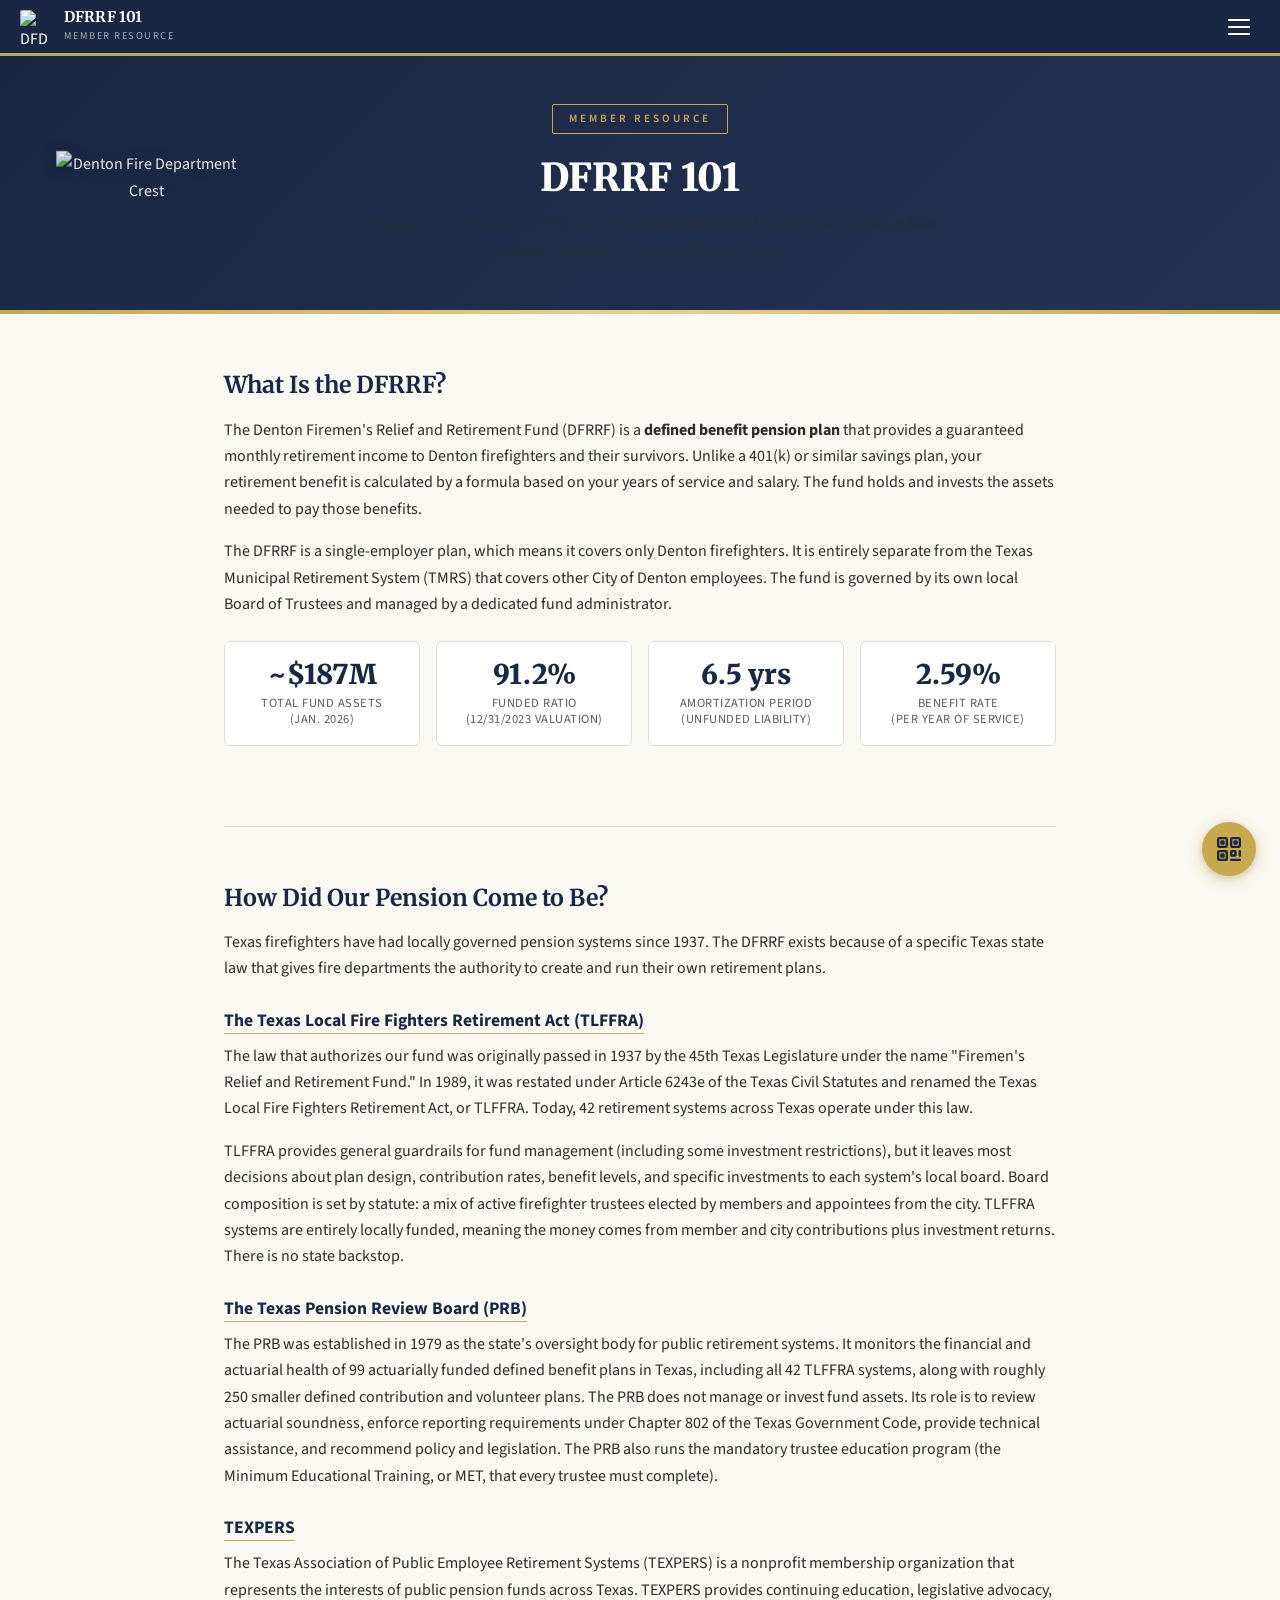
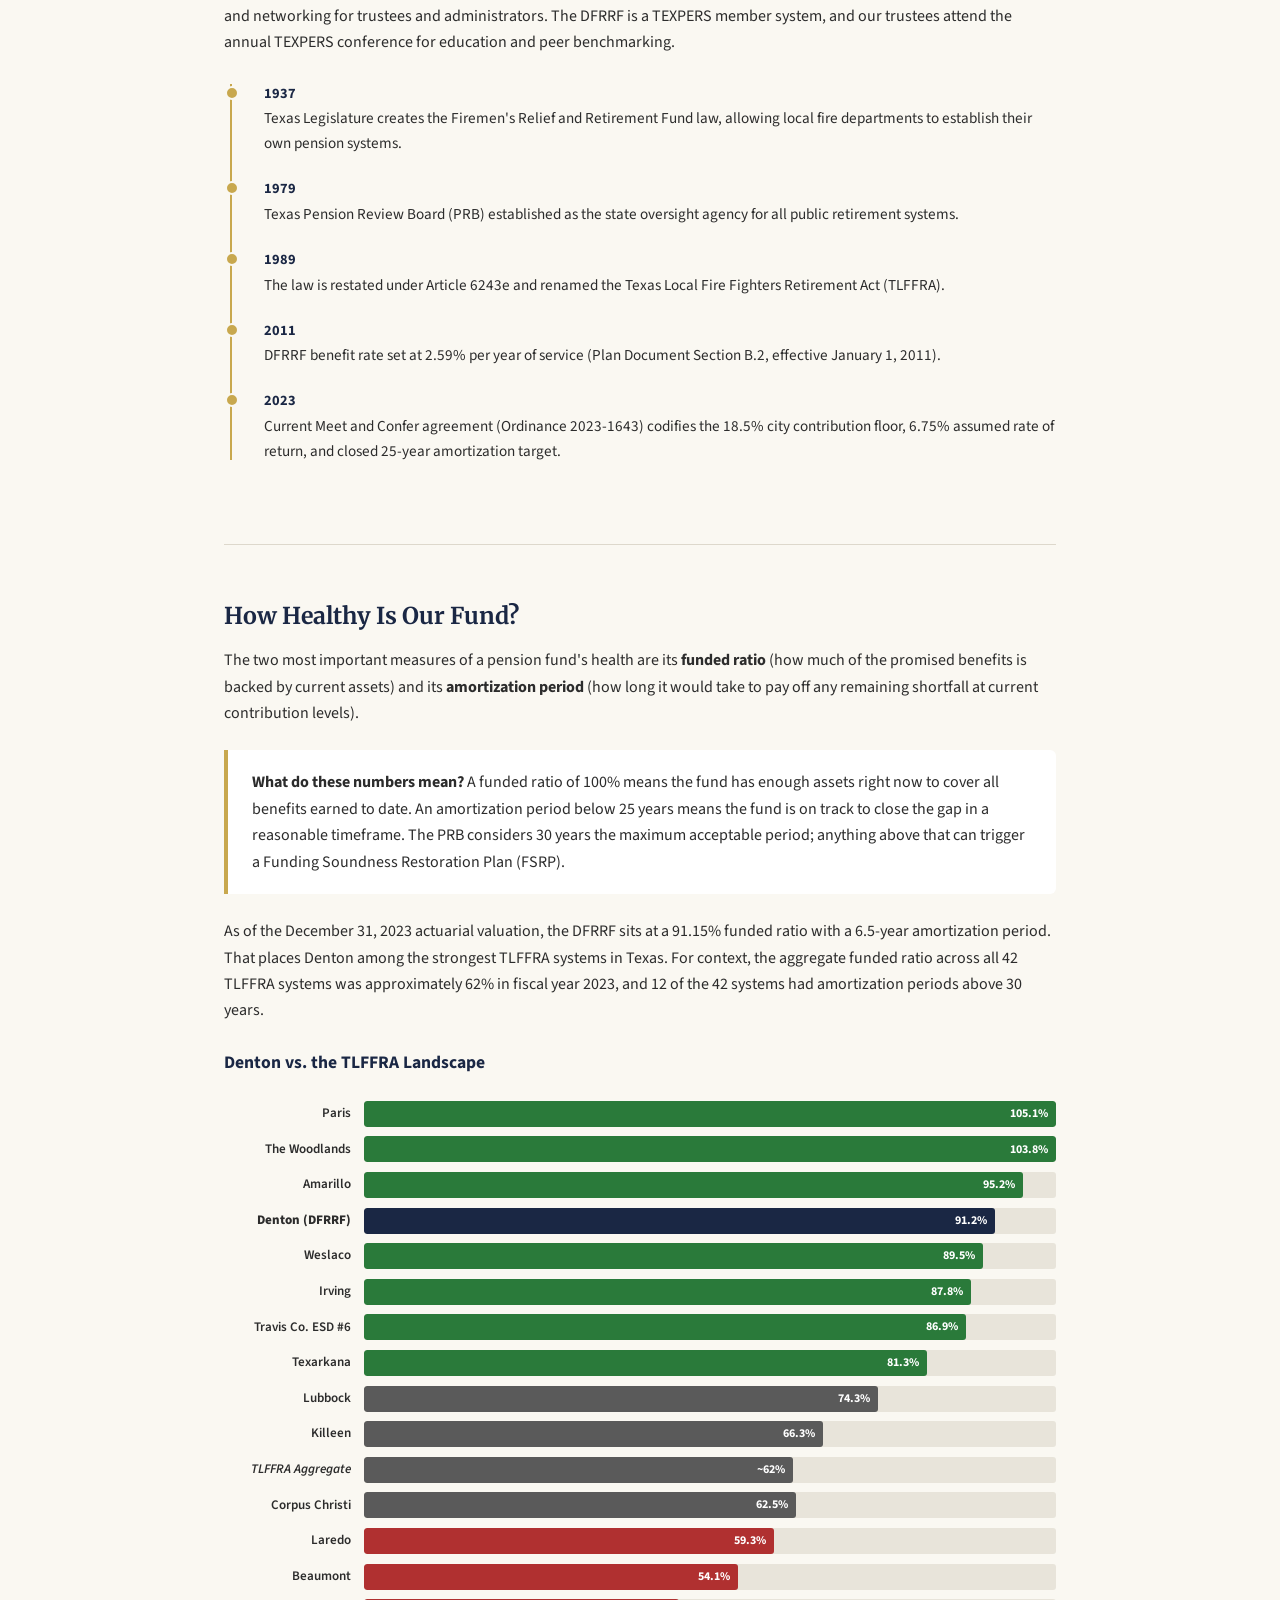
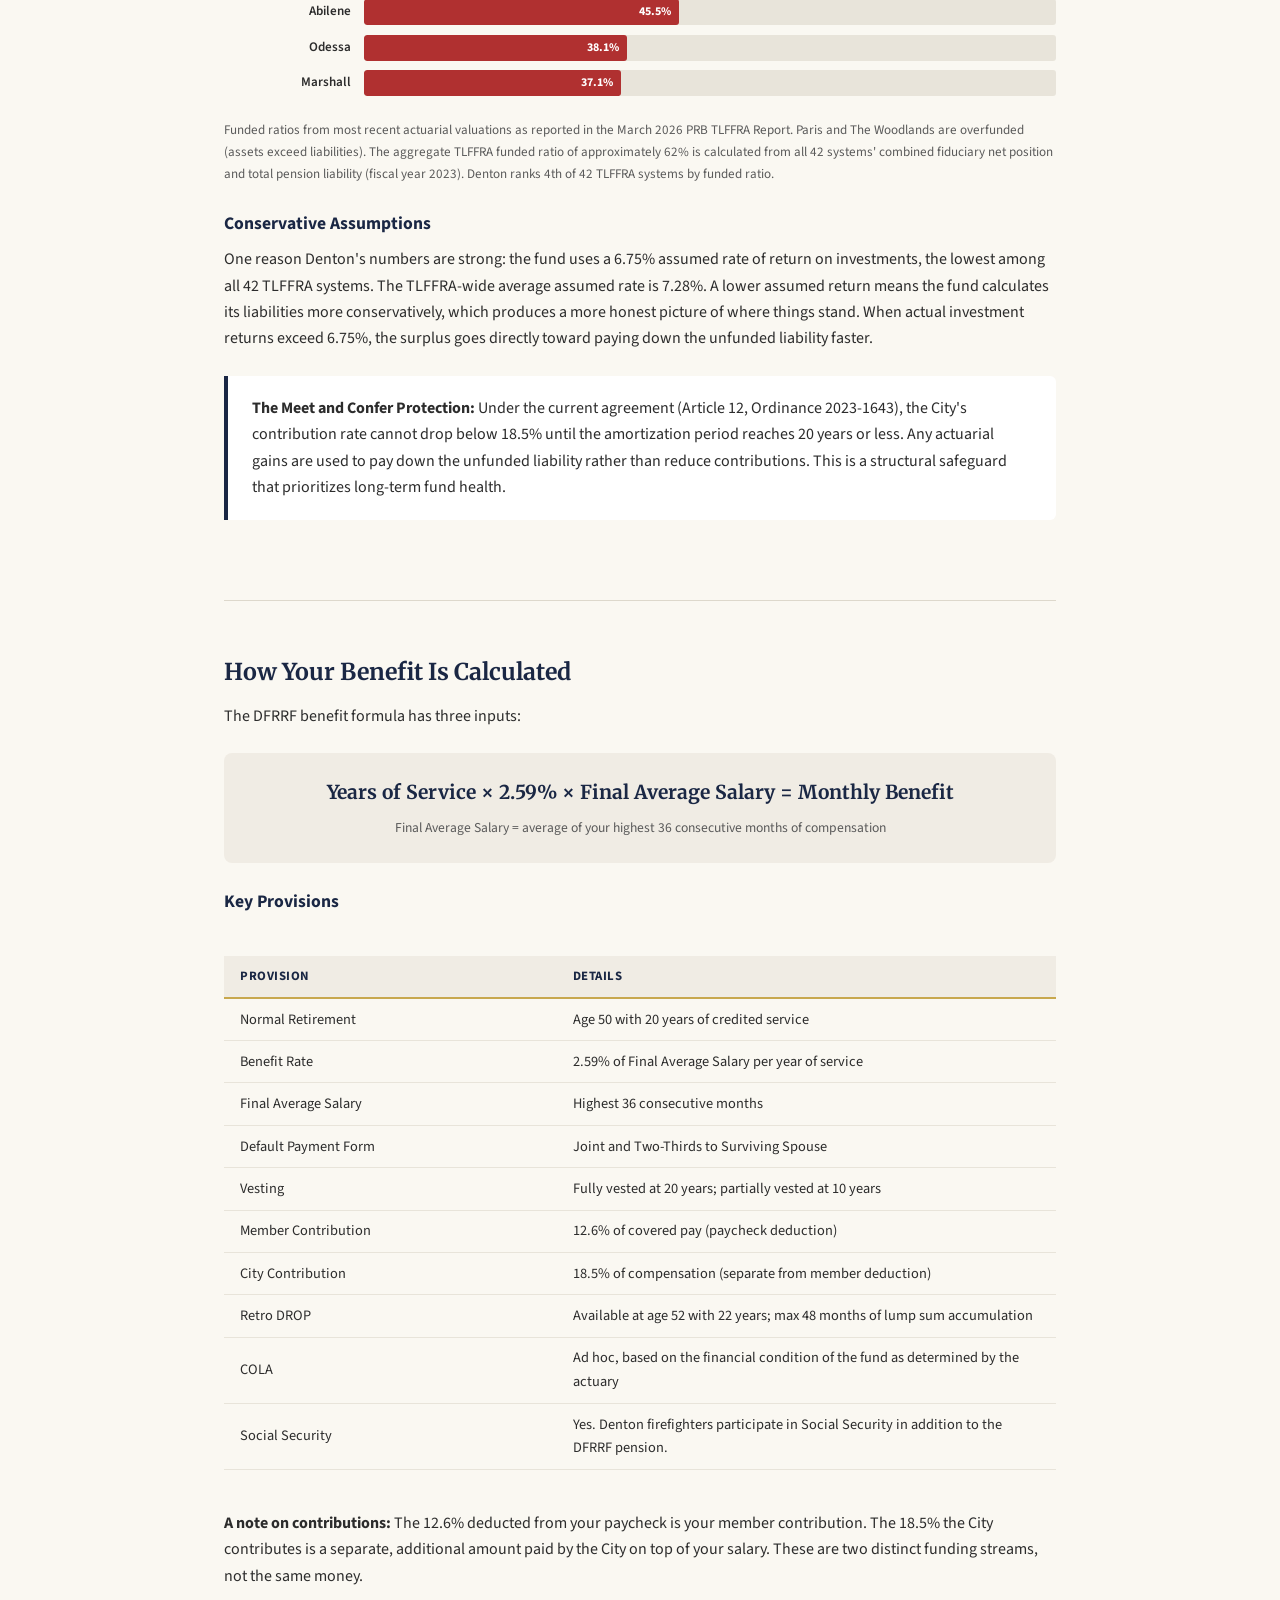
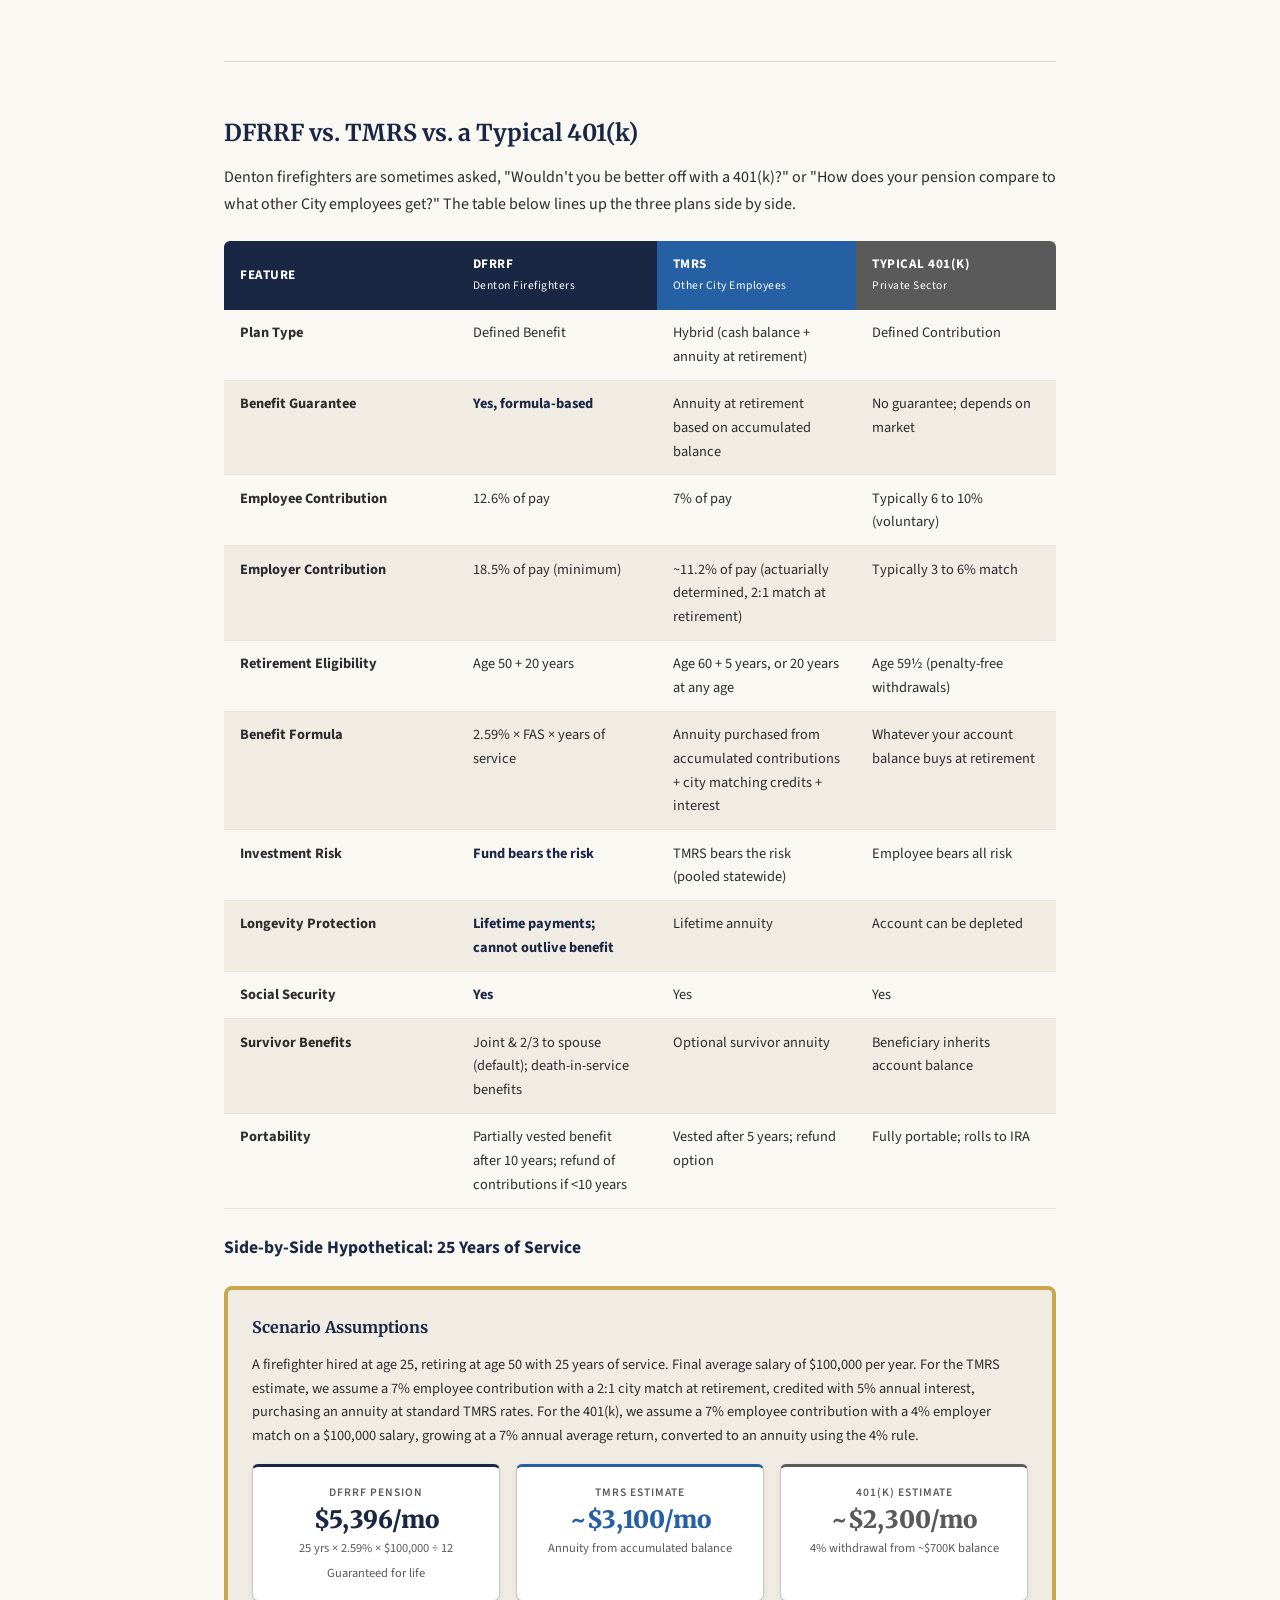
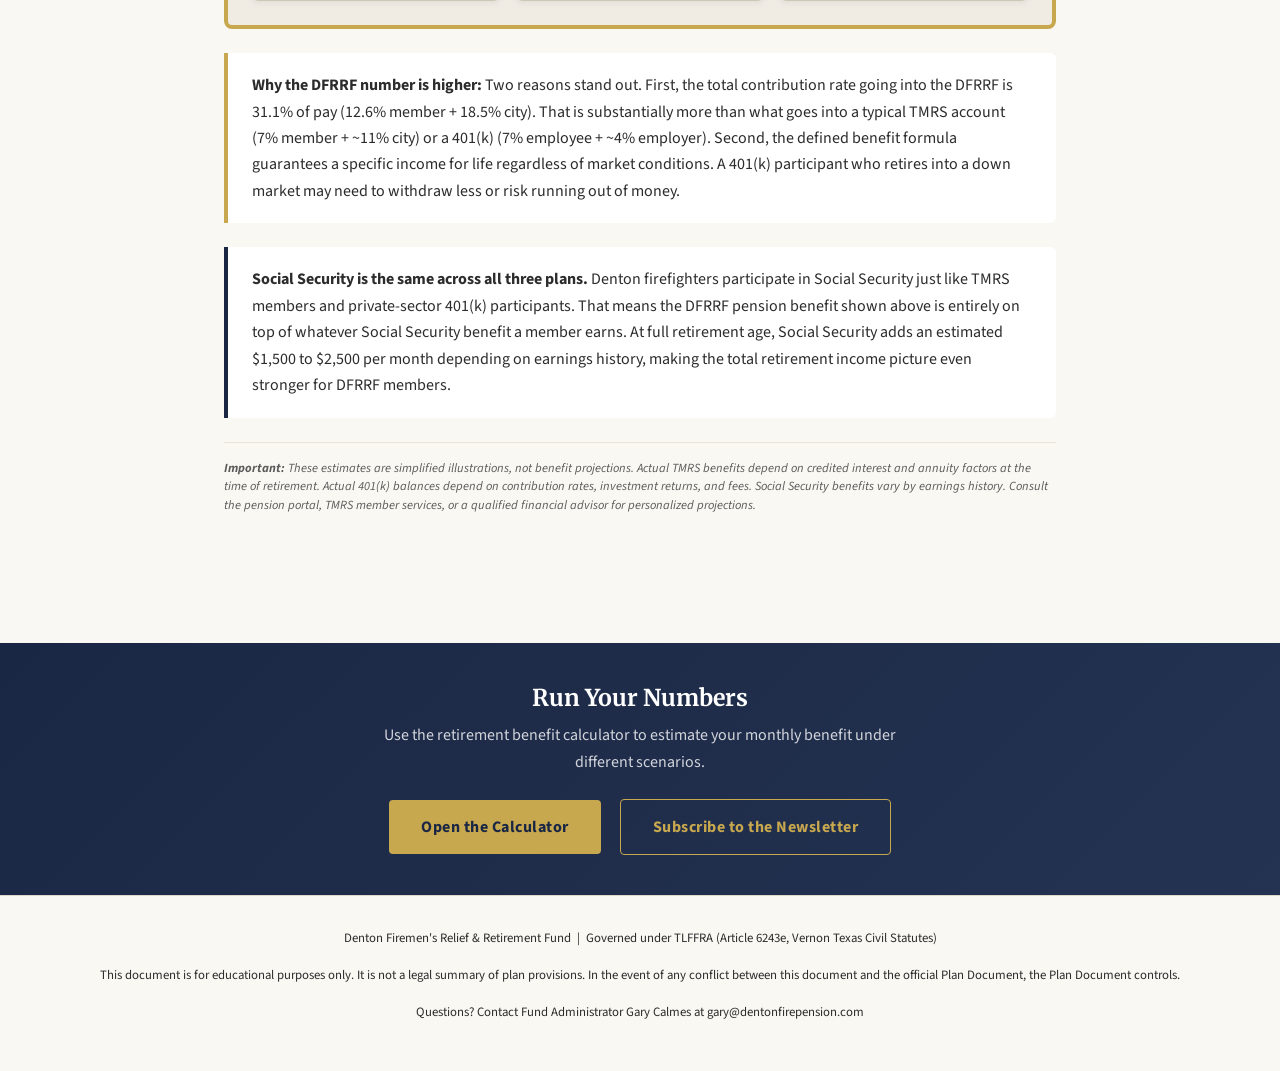
==== index.html @ 7acb6d64 "Update and rename intro.html to index.html" ====
<!DOCTYPE html><html lang="en"><head>
<meta charset="UTF-8">
<meta name="viewport" content="width=device-width, initial-scale=1.0">
<link rel="icon" type="image/png" href="https://files.constantcontact.com/3720c3fd901/10017eb4-f7d2-424d-92ed-c1b5424b9869.png">
<link href="https://fonts.googleapis.com/css2?family=Merriweather:wght@400;700;900&family=Source+Sans+3:wght@300;400;600;700&display=swap" rel="stylesheet">
<title>DFRRF 101 — Denton Firemen's Relief &amp; Retirement Fund</title>
<style>
:root{--navy:#1a2744;--navy-light:#243352;--gold:#c8a84e;--gold-light:#e8d08e;--gold-dim:rgba(200,168,78,0.15);--cream:#faf8f2;--warm-gray:#f0ece4;--text:#2c2c2c;--text-light:#5a5a5a;--red-accent:#b03030;--green-accent:#2a7a3a;--blue-accent:#2660a4;--section-gap:3.5rem}
*{margin:0;padding:0;box-sizing:border-box}
body{font-family:'Source Sans 3','Segoe UI',sans-serif;color:var(--text);background:var(--cream);line-height:1.65;font-size:16px;-webkit-font-smoothing:antialiased;padding-top:56px}
.nav-bar{position:fixed;top:0;left:0;right:0;z-index:1000;background:var(--navy);height:56px;display:flex;align-items:center;justify-content:space-between;padding:0 1.25rem;border-bottom:3px solid var(--gold);transition:box-shadow .3s}
.nav-bar.scrolled{box-shadow:0 2px 16px rgba(0,0,0,.25)}
.nav-brand{display:flex;align-items:center;gap:.6rem;text-decoration:none;color:#fff}
.nav-brand img{width:34px;height:34px;border-radius:2px}
.nav-brand-text{font-family:'Merriweather',Georgia,serif;font-weight:700;font-size:.92rem;letter-spacing:.3px;line-height:1.2}
.nav-brand-sub{font-family:'Source Sans 3',sans-serif;font-size:.65rem;font-weight:400;opacity:.6;letter-spacing:1.5px;text-transform:uppercase}
.hamburger{width:42px;height:42px;background:none;border:none;cursor:pointer;display:flex;flex-direction:column;align-items:center;justify-content:center;gap:5px;padding:8px;border-radius:4px;transition:background .2s;z-index:1002}
.hamburger:hover{background:rgba(255,255,255,.1)}
.hamburger span{display:block;width:22px;height:2px;background:#fff;border-radius:2px;transition:transform .3s,opacity .3s}
.hamburger.open span:nth-child(1){transform:translateY(7px) rotate(45deg)}
.hamburger.open span:nth-child(2){opacity:0}
.hamburger.open span:nth-child(3){transform:translateY(-7px) rotate(-45deg)}
.nav-overlay{position:fixed;top:0;left:0;right:0;bottom:0;background:rgba(0,0,0,.5);z-index:999;opacity:0;visibility:hidden;transition:opacity .3s,visibility .3s}
.nav-overlay.open{opacity:1;visibility:visible}
.nav-drawer{position:fixed;top:0;right:-320px;width:300px;max-width:85vw;height:100vh;background:var(--navy);z-index:1001;transition:right .35s cubic-bezier(.25,.46,.45,.94);display:flex;flex-direction:column;padding-top:72px;overflow-y:auto}
.nav-drawer.open{right:0}
.nav-drawer a{display:flex;align-items:center;gap:12px;padding:14px 24px;color:rgba(255,255,255,.85);text-decoration:none;font-size:1rem;font-weight:600;border-left:3px solid transparent;transition:all .2s}
.nav-drawer a:hover,.nav-drawer a.active{color:#fff;background:rgba(200,168,78,.1);border-left-color:var(--gold)}
.nav-drawer .nav-icon{font-size:1.15rem;width:24px;text-align:center;flex-shrink:0}
.nav-drawer .nav-divider{height:1px;background:rgba(255,255,255,.08);margin:8px 24px}
.nav-drawer .nav-section-label{font-size:.68rem;text-transform:uppercase;letter-spacing:2px;color:var(--gold);padding:16px 24px 6px;font-weight:700}
.container{max-width:880px;margin:0 auto;padding:0 1.5rem;position:relative}
section{padding:var(--section-gap) 0}
section+section{border-top:1px solid #ddd8cc}
h2{font-family:'Merriweather',Georgia,serif;font-size:1.45rem;font-weight:700;color:var(--navy);margin-bottom:1rem;line-height:1.3}
h3{font-family:'Source Sans 3',sans-serif;font-size:1.1rem;font-weight:700;color:var(--navy);margin:1.5rem 0 .5rem}
p{margin-bottom:1rem;color:var(--text)}
.muted{color:var(--text-light)}
.hero{background:linear-gradient(135deg,var(--navy) 0%,var(--navy-light) 100%);color:#fff;padding:3rem 1.5rem;text-align:center;position:relative;overflow:hidden}
.hero-crest{position:absolute;left:3.5rem;top:calc(50% - .5rem);transform:translateY(-50%);width:180px;height:auto;opacity:.9;pointer-events:none;filter:drop-shadow(0 2px 8px rgba(0,0,0,.3))}
@media(max-width:800px){.hero-crest{display:none}}
.hero::after{content:'';position:absolute;bottom:0;left:0;right:0;height:4px;background:linear-gradient(90deg,var(--gold),var(--gold-light),var(--gold))}
.hero-badge{display:inline-block;font-size:.7rem;letter-spacing:3px;text-transform:uppercase;color:var(--gold);border:1px solid var(--gold);border-radius:2px;padding:.3rem 1rem;margin-bottom:1.2rem;font-weight:600}
.hero h1{font-family:'Merriweather',Georgia,serif;font-size:clamp(1.6rem,4vw,2.4rem);font-weight:900;line-height:1.25;margin-bottom:.6rem}
.hero .subtitle{font-size:1.05rem;font-weight:300;opacity:.85;max-width:600px;margin:0 auto}
.page-hero{background:linear-gradient(135deg,var(--navy) 0%,var(--navy-light) 100%);color:#fff;padding:2rem 1.5rem;text-align:center;position:relative}
.page-hero::after{content:'';position:absolute;bottom:0;left:0;right:0;height:3px;background:linear-gradient(90deg,var(--gold),var(--gold-light),var(--gold))}
.page-hero h1{font-family:'Merriweather',Georgia,serif;font-size:clamp(1.3rem,3.5vw,1.8rem);font-weight:900;line-height:1.3;margin-bottom:.3rem}
.page-hero .subtitle{font-size:.95rem;font-weight:300;opacity:.8;max-width:550px;margin:0 auto}
.stat-row{display:grid;grid-template-columns:repeat(auto-fit,minmax(160px,1fr));gap:1rem;margin:1.5rem 0}
.stat-card{background:#fff;border:1px solid #e0dbd0;border-radius:6px;padding:1.1rem 1rem;text-align:center;transition:transform .3s ease,box-shadow .3s ease,border-color .3s ease;cursor:default}
.stat-card:hover{transform:translateY(-6px);box-shadow:0 8px 24px rgba(26,39,68,.18);border-color:var(--gold)}
.stat-card .number{font-family:'Merriweather',Georgia,serif;font-size:1.7rem;font-weight:900;color:var(--navy);line-height:1.1}
.stat-card .label{font-size:.78rem;color:var(--text-light);text-transform:uppercase;letter-spacing:.5px;margin-top:.3rem;line-height:1.3}
.timeline{position:relative;padding-left:2rem;margin:1.5rem 0}
.timeline::before{content:'';position:absolute;left:6px;top:4px;bottom:4px;width:2px;background:var(--gold)}
.timeline-item{position:relative;margin-bottom:1.2rem;padding-left:.5rem}
.timeline-item::before{content:'';position:absolute;left:-1.95rem;top:6px;width:10px;height:10px;background:var(--gold);border-radius:50%;border:2px solid var(--cream)}
.timeline-year{font-weight:700;color:var(--navy);font-size:.9rem}
.timeline-text{font-size:.95rem;color:var(--text);margin:0}
.info-box{background:#fff;border-left:4px solid var(--gold);border-radius:0 6px 6px 0;padding:1.2rem 1.5rem;margin:1.5rem 0}
.info-box.navy-border{border-left-color:var(--navy)}
.comparison-wrap{overflow-x:auto;margin:1.5rem 0;-webkit-overflow-scrolling:touch}
table.comparison{width:100%;border-collapse:collapse;font-size:.9rem;min-width:600px}
table.comparison thead th{background:var(--navy);color:#fff;font-weight:700;padding:.8rem 1rem;text-align:left;font-size:.82rem;text-transform:uppercase;letter-spacing:.5px}
table.comparison thead th:first-child{border-radius:6px 0 0 0}
table.comparison thead th:last-child{border-radius:0 6px 0 0}
table.comparison tbody td{padding:.7rem 1rem;border-bottom:1px solid #e8e4da;vertical-align:top}
table.comparison tbody tr:nth-child(even) td{background:var(--warm-gray)}
table.comparison .highlight-cell{font-weight:700;color:var(--navy)}
.th-dfrrf{background:var(--navy)!important}.th-tmrs{background:var(--blue-accent)!important}.th-401k{background:var(--text-light)!important}
table.board{width:100%;border-collapse:collapse;font-size:.9rem;margin:1rem 0}
table.board th{background:var(--warm-gray);padding:.6rem 1rem;text-align:left;font-weight:700;font-size:.8rem;text-transform:uppercase;letter-spacing:.5px;color:var(--navy);border-bottom:2px solid var(--gold)}
table.board td{padding:.55rem 1rem;border-bottom:1px solid #e8e4da}
.scenario-box{background:var(--warm-gray);border-radius:8px;padding:1.5rem;margin:1.5rem 0;transition:transform .35s ease,box-shadow .35s ease;cursor:default}
.scenario-box:hover{transform:translateY(-5px) scale(1.008);box-shadow:0 12px 32px rgba(200,168,78,.22),0 4px 12px rgba(26,39,68,.10)}
.scenario-box h4{font-family:'Merriweather',Georgia,serif;font-size:1rem;color:var(--navy);margin-bottom:.8rem}
.result-row{display:grid;grid-template-columns:repeat(3,1fr);gap:1rem;margin-top:1rem}
.result-card{background:#fff;border-radius:6px;padding:1rem;text-align:center;border:1px solid #cdc7b8;border-top:3px solid var(--navy);box-shadow:0 2px 6px rgba(26,39,68,.07)}
.result-card.tmrs{border-top-color:var(--blue-accent)}.result-card.dc{border-top-color:var(--text-light)}
.result-card .plan-name{font-size:.72rem;text-transform:uppercase;letter-spacing:1px;color:var(--text-light);margin-bottom:.3rem;font-weight:600}
.result-card .amount{font-family:'Merriweather',Georgia,serif;font-size:1.5rem;font-weight:900;line-height:1.1}
.result-card .amount.navy{color:var(--navy)}.result-card .amount.blue{color:var(--blue-accent)}.result-card .amount.gray{color:var(--text-light)}
.result-card .note{font-size:.78rem;color:var(--text-light);margin-top:.3rem}
.fund-bar-chart{margin:1.5rem 0}
.fund-bar-row{display:flex;align-items:center;margin-bottom:.6rem}
.fund-bar-label{width:140px;flex-shrink:0;font-size:.82rem;font-weight:600;color:var(--text);text-align:right;padding-right:.8rem}
.fund-bar-track{flex:1;height:26px;background:#e8e4da;border-radius:3px;overflow:hidden;position:relative}
.fund-bar-fill{height:100%;border-radius:3px;display:flex;align-items:center;justify-content:flex-end;padding-right:8px;font-size:.75rem;font-weight:700;color:#fff;transition:width .6s ease}
.fund-bar-fill.denton{background:var(--navy)}.fund-bar-fill.avg{background:var(--text-light)}.fund-bar-fill.top{background:var(--green-accent)}.fund-bar-fill.bottom{background:var(--red-accent)}
.team-grid{display:grid;grid-template-columns:repeat(auto-fill,minmax(230px,1fr));gap:1.2rem;margin:1.5rem 0}
.team-card{background:#fff;border:1px solid #e0dbd0;border-radius:8px;padding:1.5rem 1.2rem;text-align:center;transition:transform .3s ease,box-shadow .3s ease,border-color .3s ease;cursor:default}
.team-card:hover{transform:translateY(-5px);box-shadow:0 8px 24px rgba(26,39,68,.15);border-color:var(--gold)}
.team-avatar{width:80px;height:80px;border-radius:50%;background:var(--navy);color:var(--gold);display:flex;align-items:center;justify-content:center;font-family:'Merriweather',Georgia,serif;font-size:1.4rem;font-weight:900;margin:0 auto .8rem;border:3px solid var(--gold);overflow:hidden}
.team-avatar img{width:100%;height:100%;object-fit:cover}
.team-card .team-name{font-family:'Merriweather',Georgia,serif;font-weight:700;font-size:1rem;color:var(--navy);margin-bottom:.2rem}
.team-card .team-role{font-size:.78rem;color:var(--text-light);font-weight:600;text-transform:uppercase;letter-spacing:.5px;margin-bottom:.5rem}
.provider-grid{display:grid;grid-template-columns:repeat(auto-fill,minmax(250px,1fr));gap:1rem;margin:1.5rem 0}
.provider-card{background:#fff;border:1px solid #e0dbd0;border-left:4px solid var(--navy);border-radius:0 6px 6px 0;padding:1.1rem 1.3rem;transition:transform .3s ease,box-shadow .3s ease}
.provider-card:hover{transform:translateY(-3px);box-shadow:0 6px 18px rgba(26,39,68,.12)}
.provider-card .provider-role{font-size:.72rem;text-transform:uppercase;letter-spacing:1px;color:var(--gold);font-weight:700;margin-bottom:.3rem}
.provider-card .provider-name{font-family:'Merriweather',Georgia,serif;font-weight:700;font-size:.95rem;color:var(--navy);margin-bottom:.15rem}
.provider-card .provider-org{font-size:.85rem;color:var(--text-light)}
.doc-grid{display:grid;grid-template-columns:repeat(auto-fill,minmax(260px,1fr));gap:1rem;margin:1.5rem 0}
.doc-card{background:#fff;border:1px solid #e0dbd0;border-radius:8px;padding:1.3rem;display:flex;gap:1rem;align-items:flex-start;transition:transform .3s ease,box-shadow .3s ease,border-color .3s ease;text-decoration:none;color:var(--text);cursor:pointer}
.doc-card:hover{transform:translateY(-4px);box-shadow:0 8px 20px rgba(26,39,68,.14);border-color:var(--gold)}
.doc-icon{width:42px;height:42px;border-radius:6px;flex-shrink:0;display:flex;align-items:center;justify-content:center;font-size:1.3rem;font-weight:700}
.doc-icon.pdf{background:#fde8e8;color:var(--red-accent)}.doc-icon.link{background:var(--gold-dim);color:var(--gold)}
.doc-card .doc-title{font-weight:700;font-size:.92rem;color:var(--navy);margin-bottom:.15rem}
.doc-card .doc-desc{font-size:.82rem;color:var(--text-light);line-height:1.4}
.newsletter-block{background:#fff;border:2px solid var(--gold);border-radius:10px;padding:2.5rem 2rem;text-align:center;margin:2rem 0}
.newsletter-block h2{margin-bottom:.6rem}
.newsletter-block p{max-width:550px;margin:0 auto 1.5rem}
.newsletter-archive{margin:1.5rem 0}
.newsletter-issue{background:#fff;border:1px solid #e0dbd0;border-radius:8px;padding:1.3rem 1.5rem;display:flex;align-items:center;justify-content:space-between;gap:1rem;transition:transform .3s,box-shadow .3s,border-color .3s;margin-bottom:.8rem}
.newsletter-issue:hover{transform:translateY(-3px);box-shadow:0 6px 18px rgba(26,39,68,.12);border-color:var(--gold)}
.newsletter-issue .issue-info{flex:1}
.newsletter-issue .issue-num{font-size:.7rem;text-transform:uppercase;letter-spacing:1.5px;color:var(--gold);font-weight:700;margin-bottom:.15rem}
.newsletter-issue .issue-title{font-family:'Merriweather',Georgia,serif;font-weight:700;font-size:.95rem;color:var(--navy);margin-bottom:.15rem}
.newsletter-issue .issue-desc{font-size:.82rem;color:var(--text-light);line-height:1.4}
.newsletter-issue .issue-link{flex-shrink:0;display:inline-flex;align-items:center;justify-content:center;background:var(--navy);color:#fff;text-decoration:none;font-size:.8rem;font-weight:700;padding:.55rem 1.1rem;border-radius:4px;transition:background .2s;white-space:nowrap}
.newsletter-issue .issue-link:hover{background:var(--navy-light)}
.cta-section{background:linear-gradient(135deg,var(--navy) 0%,var(--navy-light) 100%);color:#fff;padding:2.5rem 1.5rem;text-align:center;margin-top:var(--section-gap)}
.cta-section h2{color:#fff;margin-bottom:.6rem}
.cta-section p{color:rgba(255,255,255,.8);max-width:550px;margin:0 auto 1.5rem}
.cta-btn{display:inline-block;background:var(--gold);color:var(--navy);font-weight:700;font-size:1rem;padding:.85rem 2rem;border-radius:4px;text-decoration:none;transition:background .2s;letter-spacing:.5px}
.cta-btn:hover{background:var(--gold-light)}
.cta-btn+.cta-btn{margin-left:1rem}
.cta-secondary{background:transparent;color:var(--gold);border:1.5px solid var(--gold)}
.cta-secondary:hover{background:rgba(200,168,78,.1);color:var(--gold-light)}
.site-footer{text-align:center;padding:2rem 1.5rem;font-size:.8rem;color:var(--text-light);border-top:1px solid #ddd8cc}
.disclaimer{font-size:.78rem;color:var(--text-light);font-style:italic;margin-top:1.5rem;padding-top:1rem;border-top:1px solid #e8e4da;line-height:1.5}
.qr-fab{position:fixed;bottom:24px;right:24px;z-index:900;width:54px;height:54px;border-radius:50%;background:var(--gold);color:var(--navy);border:none;cursor:pointer;display:flex;align-items:center;justify-content:center;box-shadow:0 4px 16px rgba(200,168,78,.4),0 2px 6px rgba(0,0,0,.15);transition:transform .2s,box-shadow .2s}
.qr-fab:hover{transform:scale(1.08);box-shadow:0 6px 24px rgba(200,168,78,.5),0 3px 10px rgba(0,0,0,.2)}
.qr-fab svg{width:26px;height:26px}
.qr-popup{position:fixed;bottom:90px;right:24px;z-index:901;background:#fff;border:2px solid var(--gold);border-radius:12px;padding:1.2rem;text-align:center;box-shadow:0 12px 40px rgba(0,0,0,.18);opacity:0;visibility:hidden;transform:translateY(10px) scale(.95);transition:all .25s ease}
.qr-popup.open{opacity:1;visibility:visible;transform:translateY(0) scale(1)}
.qr-popup img{width:180px;height:180px;display:block;margin:0 auto .6rem;border-radius:4px}
.qr-popup .qr-label{font-family:'Merriweather',Georgia,serif;font-size:.82rem;font-weight:700;color:var(--navy);margin-bottom:.15rem}
.qr-popup .qr-sublabel{font-size:.72rem;color:var(--text-light)}
.qr-popup .qr-close{position:absolute;top:6px;right:10px;background:none;border:none;font-size:1.2rem;color:var(--text-light);cursor:pointer;line-height:1}
.qr-popup .qr-close:hover{color:var(--navy)}
.watermark{position:fixed;top:50%;left:50%;transform:translate(-50%,-50%);width:420px;height:460px;background-image:url('https://files.constantcontact.com/3720c3fd901/10017eb4-f7d2-424d-92ed-c1b5424b9869.png');background-size:contain;background-repeat:no-repeat;background-position:center;opacity:.04;pointer-events:none;z-index:0}
@media(max-width:640px){.stat-row{grid-template-columns:repeat(2,1fr)}.result-row{grid-template-columns:1fr}.fund-bar-label{width:90px;font-size:.75rem}.cta-btn+.cta-btn{margin-left:0;margin-top:.8rem;display:block}.cta-btn{display:block}.team-grid{grid-template-columns:1fr 1fr}.provider-grid{grid-template-columns:1fr}.doc-grid{grid-template-columns:1fr}.nav-brand-text{font-size:.82rem}.qr-popup{right:12px;bottom:86px}.newsletter-issue{flex-direction:column;align-items:flex-start}}
@media(max-width:420px){.team-grid{grid-template-columns:1fr}}
</style>
</head><body>
<div class="watermark"></div>
<nav class="nav-bar" id="navBar">
  <a class="nav-brand" href="./">
    <img src="https://files.constantcontact.com/3720c3fd901/10017eb4-f7d2-424d-92ed-c1b5424b9869.png" alt="DFD">
    <div><div class="nav-brand-text">DFRRF 101</div><div class="nav-brand-sub">Member Resource</div></div>
  </a>
  <button class="hamburger" id="hamburgerBtn" aria-label="Open navigation"><span></span><span></span><span></span></button>
</nav>
<div class="nav-overlay" id="navOverlay"></div>
<div class="nav-drawer" id="navDrawer">
  <div class="nav-section-label">Pages</div>
  <a href="./" class="active"><span class="nav-icon">&#127968;</span> Home</a>
  <a href="Team.html" class=""><span class="nav-icon">&#128101;</span> Your Team</a>
  <a href="Documents.html" class=""><span class="nav-icon">&#128218;</span> Document Library</a>
  <a href="Newsletter.html" class=""><span class="nav-icon">&#128232;</span> Newsletter</a>
  <div class="nav-divider"></div>
  <div class="nav-section-label">Tools</div>
  <a href="https://dentonfire.github.io/Denton_Firemen-s_Pension/" target="_blank" rel="noopener"><span class="nav-icon">&#128178;</span> Retirement Calculator &#8599;</a>
  <a href="https://dentonfirepension.com/Home.aspx" target="_blank" rel="noopener"><span class="nav-icon">&#128274;</span> Member Portal &#8599;</a>
</div>
<header class="hero">
  <img src="https://files.constantcontact.com/3720c3fd901/10017eb4-f7d2-424d-92ed-c1b5424b9869.png" alt="Denton Fire Department Crest" class="hero-crest">
  <div class="hero-badge">Member Resource</div>
  <h1>DFRRF 101</h1>
  <p class="subtitle">An introduction to the Denton Firemen's Relief and Retirement Fund: how it works, where it stands, and what it means for your career.</p>
</header>
<div class="container">
<section>
  <h2>What Is the DFRRF?</h2>
  <p>The Denton Firemen's Relief and Retirement Fund (DFRRF) is a <strong>defined benefit pension plan</strong> that provides a guaranteed monthly retirement income to Denton firefighters and their survivors. Unlike a 401(k) or similar savings plan, your retirement benefit is calculated by a formula based on your years of service and salary. The fund holds and invests the assets needed to pay those benefits.</p>
  <p>The DFRRF is a single-employer plan, which means it covers only Denton firefighters. It is entirely separate from the Texas Municipal Retirement System (TMRS) that covers other City of Denton employees. The fund is governed by its own local Board of Trustees and managed by a dedicated fund administrator.</p>
  <div class="stat-row">
    <div class="stat-card"><div class="number">~$187M</div><div class="label">Total Fund Assets<br>(Jan. 2026)</div></div>
    <div class="stat-card"><div class="number">91.2%</div><div class="label">Funded Ratio<br>(12/31/2023 Valuation)</div></div>
    <div class="stat-card"><div class="number">6.5 yrs</div><div class="label">Amortization Period<br>(Unfunded Liability)</div></div>
    <div class="stat-card"><div class="number">2.59%</div><div class="label">Benefit Rate<br>(Per Year of Service)</div></div>
  </div>
</section>
<section>
  <h2>How Did Our Pension Come to Be?</h2>
  <p>Texas firefighters have had locally governed pension systems since 1937. The DFRRF exists because of a specific Texas state law that gives fire departments the authority to create and run their own retirement plans.</p>
  <h3><a href="https://data.prb.texas.gov/" target="_blank" rel="noopener" style="color:var(--navy);text-decoration:none;border-bottom:1px solid var(--gold);">The Texas Local Fire Fighters Retirement Act (TLFFRA)</a></h3>
  <p>The law that authorizes our fund was originally passed in 1937 by the 45th Texas Legislature under the name "Firemen's Relief and Retirement Fund." In 1989, it was restated under Article 6243e of the Texas Civil Statutes and renamed the Texas Local Fire Fighters Retirement Act, or TLFFRA. Today, 42 retirement systems across Texas operate under this law.</p>
  <p>TLFFRA provides general guardrails for fund management (including some investment restrictions), but it leaves most decisions about plan design, contribution rates, benefit levels, and specific investments to each system's local board. Board composition is set by statute: a mix of active firefighter trustees elected by members and appointees from the city. TLFFRA systems are entirely locally funded, meaning the money comes from member and city contributions plus investment returns. There is no state backstop.</p>
  <h3><a href="https://www.prb.texas.gov/" target="_blank" rel="noopener" style="color:var(--navy);text-decoration:none;border-bottom:1px solid var(--gold);">The Texas Pension Review Board (PRB)</a></h3>
  <p>The PRB was established in 1979 as the state's oversight body for public retirement systems. It monitors the financial and actuarial health of 99 actuarially funded defined benefit plans in Texas, including all 42 TLFFRA systems, along with roughly 250 smaller defined contribution and volunteer plans. The PRB does not manage or invest fund assets. Its role is to review actuarial soundness, enforce reporting requirements under Chapter 802 of the Texas Government Code, provide technical assistance, and recommend policy and legislation. The PRB also runs the mandatory trustee education program (the Minimum Educational Training, or MET, that every trustee must complete).</p>
  <h3><a href="https://www.texpers.org/" target="_blank" rel="noopener" style="color:var(--navy);text-decoration:none;border-bottom:1px solid var(--gold);">TEXPERS</a></h3>
  <p>The Texas Association of Public Employee Retirement Systems (TEXPERS) is a nonprofit membership organization that represents the interests of public pension funds across Texas. TEXPERS provides continuing education, legislative advocacy, and networking for trustees and administrators. The DFRRF is a TEXPERS member system, and our trustees attend the annual TEXPERS conference for education and peer benchmarking.</p>
  <div class="timeline">
    <div class="timeline-item"><span class="timeline-year">1937</span><p class="timeline-text">Texas Legislature creates the Firemen's Relief and Retirement Fund law, allowing local fire departments to establish their own pension systems.</p></div>
    <div class="timeline-item"><span class="timeline-year">1979</span><p class="timeline-text">Texas Pension Review Board (PRB) established as the state oversight agency for all public retirement systems.</p></div>
    <div class="timeline-item"><span class="timeline-year">1989</span><p class="timeline-text">The law is restated under Article 6243e and renamed the Texas Local Fire Fighters Retirement Act (TLFFRA).</p></div>
    <div class="timeline-item"><span class="timeline-year">2011</span><p class="timeline-text">DFRRF benefit rate set at 2.59% per year of service (Plan Document Section B.2, effective January 1, 2011).</p></div>
    <div class="timeline-item"><span class="timeline-year">2023</span><p class="timeline-text">Current Meet and Confer agreement (Ordinance 2023-1643) codifies the 18.5% city contribution floor, 6.75% assumed rate of return, and closed 25-year amortization target.</p></div>
  </div>
</section>
<section>
  <h2>How Healthy Is Our Fund?</h2>
  <p>The two most important measures of a pension fund's health are its <strong>funded ratio</strong> (how much of the promised benefits is backed by current assets) and its <strong>amortization period</strong> (how long it would take to pay off any remaining shortfall at current contribution levels).</p>
  <div class="info-box"><strong>What do these numbers mean?</strong> A funded ratio of 100% means the fund has enough assets right now to cover all benefits earned to date. An amortization period below 25 years means the fund is on track to close the gap in a reasonable timeframe. The PRB considers 30 years the maximum acceptable period; anything above that can trigger a Funding Soundness Restoration Plan (FSRP).</div>
  <p>As of the December 31, 2023 actuarial valuation, the DFRRF sits at a 91.15% funded ratio with a 6.5-year amortization period. That places Denton among the strongest TLFFRA systems in Texas. For context, the aggregate funded ratio across all 42 TLFFRA systems was approximately 62% in fiscal year 2023, and 12 of the 42 systems had amortization periods above 30 years.</p>
  <h3>Denton vs. the TLFFRA Landscape</h3>
  <div class="fund-bar-chart">
    <div class="fund-bar-row"><div class="fund-bar-label">Paris</div><div class="fund-bar-track"><div class="fund-bar-fill top" style="width:100%">105.1%</div></div></div>
    <div class="fund-bar-row"><div class="fund-bar-label">The Woodlands</div><div class="fund-bar-track"><div class="fund-bar-fill top" style="width:100%">103.8%</div></div></div>
    <div class="fund-bar-row"><div class="fund-bar-label">Amarillo</div><div class="fund-bar-track"><div class="fund-bar-fill top" style="width:95.18%">95.2%</div></div></div>
    <div class="fund-bar-row"><div class="fund-bar-label" style="font-weight:800;">Denton (DFRRF)</div><div class="fund-bar-track"><div class="fund-bar-fill denton" style="width:91.15%">91.2%</div></div></div>
    <div class="fund-bar-row"><div class="fund-bar-label">Weslaco</div><div class="fund-bar-track"><div class="fund-bar-fill top" style="width:89.51%">89.5%</div></div></div>
    <div class="fund-bar-row"><div class="fund-bar-label">Irving</div><div class="fund-bar-track"><div class="fund-bar-fill top" style="width:87.75%">87.8%</div></div></div>
    <div class="fund-bar-row"><div class="fund-bar-label">Travis Co. ESD #6</div><div class="fund-bar-track"><div class="fund-bar-fill top" style="width:86.93%">86.9%</div></div></div>
    <div class="fund-bar-row"><div class="fund-bar-label">Texarkana</div><div class="fund-bar-track"><div class="fund-bar-fill top" style="width:81.31%">81.3%</div></div></div>
    <div class="fund-bar-row"><div class="fund-bar-label">Lubbock</div><div class="fund-bar-track"><div class="fund-bar-fill avg" style="width:74.28%">74.3%</div></div></div>
    <div class="fund-bar-row"><div class="fund-bar-label">Killeen</div><div class="fund-bar-track"><div class="fund-bar-fill avg" style="width:66.28%">66.3%</div></div></div>
    <div class="fund-bar-row"><div class="fund-bar-label" style="font-style:italic;">TLFFRA Aggregate</div><div class="fund-bar-track"><div class="fund-bar-fill avg" style="width:62%">~62%</div></div></div>
    <div class="fund-bar-row"><div class="fund-bar-label">Corpus Christi</div><div class="fund-bar-track"><div class="fund-bar-fill avg" style="width:62.49%">62.5%</div></div></div>
    <div class="fund-bar-row"><div class="fund-bar-label">Laredo</div><div class="fund-bar-track"><div class="fund-bar-fill bottom" style="width:59.27%">59.3%</div></div></div>
    <div class="fund-bar-row"><div class="fund-bar-label">Beaumont</div><div class="fund-bar-track"><div class="fund-bar-fill bottom" style="width:54.10%">54.1%</div></div></div>
    <div class="fund-bar-row"><div class="fund-bar-label">Abilene</div><div class="fund-bar-track"><div class="fund-bar-fill bottom" style="width:45.51%">45.5%</div></div></div>
    <div class="fund-bar-row"><div class="fund-bar-label">Odessa</div><div class="fund-bar-track"><div class="fund-bar-fill bottom" style="width:38.05%">38.1%</div></div></div>
    <div class="fund-bar-row"><div class="fund-bar-label">Marshall</div><div class="fund-bar-track"><div class="fund-bar-fill bottom" style="width:37.09%">37.1%</div></div></div>
  </div>
  <p class="muted" style="font-size:.82rem;">Funded ratios from most recent actuarial valuations as reported in the March 2026 PRB TLFFRA Report. Paris and The Woodlands are overfunded (assets exceed liabilities). The aggregate TLFFRA funded ratio of approximately 62% is calculated from all 42 systems' combined fiduciary net position and total pension liability (fiscal year 2023). Denton ranks 4th of 42 TLFFRA systems by funded ratio.</p>
  <h3>Conservative Assumptions</h3>
  <p>One reason Denton's numbers are strong: the fund uses a 6.75% assumed rate of return on investments, the lowest among all 42 TLFFRA systems. The TLFFRA-wide average assumed rate is 7.28%. A lower assumed return means the fund calculates its liabilities more conservatively, which produces a more honest picture of where things stand. When actual investment returns exceed 6.75%, the surplus goes directly toward paying down the unfunded liability faster.</p>
  <div class="info-box navy-border"><strong>The Meet and Confer Protection:</strong> Under the current agreement (Article 12, Ordinance 2023-1643), the City's contribution rate cannot drop below 18.5% until the amortization period reaches 20 years or less. Any actuarial gains are used to pay down the unfunded liability rather than reduce contributions. This is a structural safeguard that prioritizes long-term fund health.</div>
</section>
<section>
  <h2>How Your Benefit Is Calculated</h2>
  <p>The DFRRF benefit formula has three inputs:</p>
  <div class="scenario-box" style="text-align:center;">
    <p style="font-family:'Merriweather',Georgia,serif;font-size:1.2rem;font-weight:700;color:var(--navy);margin:0;">Years of Service &times; 2.59% &times; Final Average Salary = Monthly Benefit</p>
    <p style="font-size:.85rem;color:var(--text-light);margin:.5rem 0 0;">Final Average Salary = average of your highest 36 consecutive months of compensation</p>
  </div>
  <h3>Key Provisions</h3>
  <div class="comparison-wrap"><table class="board">
    <tr><th style="width:40%;">Provision</th><th>Details</th></tr>
    <tr><td>Normal Retirement</td><td>Age 50 with 20 years of credited service</td></tr>
    <tr><td>Benefit Rate</td><td>2.59% of Final Average Salary per year of service</td></tr>
    <tr><td>Final Average Salary</td><td>Highest 36 consecutive months</td></tr>
    <tr><td>Default Payment Form</td><td>Joint and Two-Thirds to Surviving Spouse</td></tr>
    <tr><td>Vesting</td><td>Fully vested at 20 years; partially vested at 10 years</td></tr>
    <tr><td>Member Contribution</td><td>12.6% of covered pay (paycheck deduction)</td></tr>
    <tr><td>City Contribution</td><td>18.5% of compensation (separate from member deduction)</td></tr>
    <tr><td>Retro DROP</td><td>Available at age 52 with 22 years; max 48 months of lump sum accumulation</td></tr>
    <tr><td>COLA</td><td>Ad hoc, based on the financial condition of the fund as determined by the actuary</td></tr>
    <tr><td>Social Security</td><td>Yes. Denton firefighters participate in Social Security in addition to the DFRRF pension.</td></tr>
  </table></div>
  <p><strong>A note on contributions:</strong> The 12.6% deducted from your paycheck is your member contribution. The 18.5% the City contributes is a separate, additional amount paid by the City on top of your salary. These are two distinct funding streams, not the same money.</p>
</section>
<section>
  <h2>DFRRF vs. TMRS vs. a Typical 401(k)</h2>
  <p>Denton firefighters are sometimes asked, "Wouldn't you be better off with a 401(k)?" or "How does your pension compare to what other City employees get?" The table below lines up the three plans side by side.</p>
  <div class="comparison-wrap"><table class="comparison"><thead><tr><th style="width:28%;">Feature</th><th class="th-dfrrf" style="width:24%;">DFRRF<br><span style="font-weight:400;text-transform:none;font-size:.72rem;">Denton Firefighters</span></th><th class="th-tmrs" style="width:24%;">TMRS<br><span style="font-weight:400;text-transform:none;font-size:.72rem;">Other City Employees</span></th><th class="th-401k" style="width:24%;">Typical 401(k)<br><span style="font-weight:400;text-transform:none;font-size:.72rem;">Private Sector</span></th></tr></thead><tbody>
    <tr><td><strong>Plan Type</strong></td><td>Defined Benefit</td><td>Hybrid (cash balance + annuity at retirement)</td><td>Defined Contribution</td></tr>
    <tr><td><strong>Benefit Guarantee</strong></td><td class="highlight-cell">Yes, formula-based</td><td>Annuity at retirement based on accumulated balance</td><td>No guarantee; depends on market</td></tr>
    <tr><td><strong>Employee Contribution</strong></td><td>12.6% of pay</td><td>7% of pay</td><td>Typically 6 to 10% (voluntary)</td></tr>
    <tr><td><strong>Employer Contribution</strong></td><td>18.5% of pay (minimum)</td><td>~11.2% of pay (actuarially determined, 2:1 match at retirement)</td><td>Typically 3 to 6% match</td></tr>
    <tr><td><strong>Retirement Eligibility</strong></td><td>Age 50 + 20 years</td><td>Age 60 + 5 years, or 20 years at any age</td><td>Age 59&frac12; (penalty-free withdrawals)</td></tr>
    <tr><td><strong>Benefit Formula</strong></td><td>2.59% &times; FAS &times; years of service</td><td>Annuity purchased from accumulated contributions + city matching credits + interest</td><td>Whatever your account balance buys at retirement</td></tr>
    <tr><td><strong>Investment Risk</strong></td><td class="highlight-cell">Fund bears the risk</td><td>TMRS bears the risk (pooled statewide)</td><td>Employee bears all risk</td></tr>
    <tr><td><strong>Longevity Protection</strong></td><td class="highlight-cell">Lifetime payments; cannot outlive benefit</td><td>Lifetime annuity</td><td>Account can be depleted</td></tr>
    <tr><td><strong>Social Security</strong></td><td class="highlight-cell">Yes</td><td>Yes</td><td>Yes</td></tr>
    <tr><td><strong>Survivor Benefits</strong></td><td>Joint &amp; 2/3 to spouse (default); death-in-service benefits</td><td>Optional survivor annuity</td><td>Beneficiary inherits account balance</td></tr>
    <tr><td><strong>Portability</strong></td><td>Partially vested benefit after 10 years; refund of contributions if &lt;10 years</td><td>Vested after 5 years; refund option</td><td>Fully portable; rolls to IRA</td></tr>
  </tbody></table></div>
  <h3>Side-by-Side Hypothetical: 25 Years of Service</h3>
  <div class="scenario-box" style="border:4px solid var(--gold);">
    <h4>Scenario Assumptions</h4>
    <p style="font-size:.9rem;margin-bottom:.8rem;">A firefighter hired at age 25, retiring at age 50 with 25 years of service. Final average salary of $100,000 per year. For the TMRS estimate, we assume a 7% employee contribution with a 2:1 city match at retirement, credited with 5% annual interest, purchasing an annuity at standard TMRS rates. For the 401(k), we assume a 7% employee contribution with a 4% employer match on a $100,000 salary, growing at a 7% annual average return, converted to an annuity using the 4% rule.</p>
    <div class="result-row">
      <div class="result-card"><div class="plan-name">DFRRF Pension</div><div class="amount navy">$5,396/mo</div><div class="note">25 yrs &times; 2.59% &times; $100,000 &divide; 12</div><div class="note">Guaranteed for life</div></div>
      <div class="result-card tmrs"><div class="plan-name">TMRS Estimate</div><div class="amount blue">~$3,100/mo</div><div class="note">Annuity from accumulated balance</div></div>
      <div class="result-card dc"><div class="plan-name">401(k) Estimate</div><div class="amount gray">~$2,300/mo</div><div class="note">4% withdrawal from ~$700K balance</div></div>
    </div>
  </div>
  <div class="info-box"><strong>Why the DFRRF number is higher:</strong> Two reasons stand out. First, the total contribution rate going into the DFRRF is 31.1% of pay (12.6% member + 18.5% city). That is substantially more than what goes into a typical TMRS account (7% member + ~11% city) or a 401(k) (7% employee + ~4% employer). Second, the defined benefit formula guarantees a specific income for life regardless of market conditions. A 401(k) participant who retires into a down market may need to withdraw less or risk running out of money.</div>
  <div class="info-box navy-border"><strong>Social Security is the same across all three plans.</strong> Denton firefighters participate in Social Security just like TMRS members and private-sector 401(k) participants. That means the DFRRF pension benefit shown above is entirely on top of whatever Social Security benefit a member earns. At full retirement age, Social Security adds an estimated $1,500 to $2,500 per month depending on earnings history, making the total retirement income picture even stronger for DFRRF members.</div>
  <p class="disclaimer"><strong>Important:</strong> These estimates are simplified illustrations, not benefit projections. Actual TMRS benefits depend on credited interest and annuity factors at the time of retirement. Actual 401(k) balances depend on contribution rates, investment returns, and fees. Social Security benefits vary by earnings history. Consult the pension portal, TMRS member services, or a qualified financial advisor for personalized projections.</p>
</section>
</div>
<div class="cta-section"><div class="container">
  <h2>Run Your Numbers</h2>
  <p>Use the retirement benefit calculator to estimate your monthly benefit under different scenarios.</p>
  <a href="https://dentonfire.github.io/Denton_Firemen-s_Pension/" target="_blank" rel="noopener" class="cta-btn">Open the Calculator</a>
  <a href="Newsletter.html" class="cta-btn cta-secondary">Subscribe to the Newsletter</a>
</div></div>
<footer class="site-footer">
  <p>Denton Firemen's Relief &amp; Retirement Fund &nbsp;|&nbsp; Governed under TLFFRA (Article 6243e, Vernon Texas Civil Statutes)</p>
  <p>This document is for educational purposes only. It is not a legal summary of plan provisions. In the event of any conflict between this document and the official Plan Document, the Plan Document controls.</p>
  <p style="margin-top:.5rem;">Questions? Contact Fund Administrator Gary Calmes at <span style="unicode-bidi:bidi-override;direction:ltr;">gary&#64;dentonfirepension.com</span></p>
</footer>
<button class="qr-fab" id="qrFab" aria-label="Show QR code">
  <svg viewBox="0 0 24 24" fill="none" stroke="currentColor" stroke-width="2.2" stroke-linecap="round" stroke-linejoin="round">
    <rect x="2" y="2" width="8" height="8" rx="1"/><rect x="14" y="2" width="8" height="8" rx="1"/><rect x="2" y="14" width="8" height="8" rx="1"/>
    <rect x="14" y="14" width="4" height="4" rx=".5"/><line x1="22" y1="14" x2="22" y2="18"/><line x1="14" y1="22" x2="22" y2="22"/>
    <rect x="5" y="5" width="2" height="2" rx=".3"/><rect x="17" y="5" width="2" height="2" rx=".3"/><rect x="5" y="17" width="2" height="2" rx=".3"/>
  </svg>
</button>
<div class="qr-popup" id="qrPopup">
  <button class="qr-close" id="qrClose">&times;</button>
  <img src="https://api.qrserver.com/v1/create-qr-code/?size=250x250&data=https%3A%2F%2Fdentonfire.github.io%2FPension%2F&color=1a2744&bgcolor=faf8f2" alt="QR Code">
  <div class="qr-label">DFRRF 101</div>
  <div class="qr-sublabel">dentonfire.github.io/Pension</div>
</div>
<script>
(function(){
  var btn=document.getElementById('hamburgerBtn'),drawer=document.getElementById('navDrawer'),overlay=document.getElementById('navOverlay');
  function openNav(){btn.classList.add('open');drawer.classList.add('open');overlay.classList.add('open');document.body.style.overflow='hidden'}
  function closeNav(){btn.classList.remove('open');drawer.classList.remove('open');overlay.classList.remove('open');document.body.style.overflow=''}
  btn.addEventListener('click',function(){drawer.classList.contains('open')?closeNav():openNav()});
  overlay.addEventListener('click',closeNav);
  drawer.querySelectorAll('a').forEach(function(a){a.addEventListener('click',closeNav)});
  window.addEventListener('scroll',function(){document.getElementById('navBar').classList.toggle('scrolled',window.scrollY>10)});
  var fab=document.getElementById('qrFab'),popup=document.getElementById('qrPopup');
  fab.addEventListener('click',function(){popup.classList.toggle('open')});
  document.getElementById('qrClose').addEventListener('click',function(){popup.classList.remove('open')});
  document.addEventListener('click',function(e){if(!popup.contains(e.target)&&e.target!==fab&&!fab.contains(e.target))popup.classList.remove('open')});
})();
</script>
</body></html>
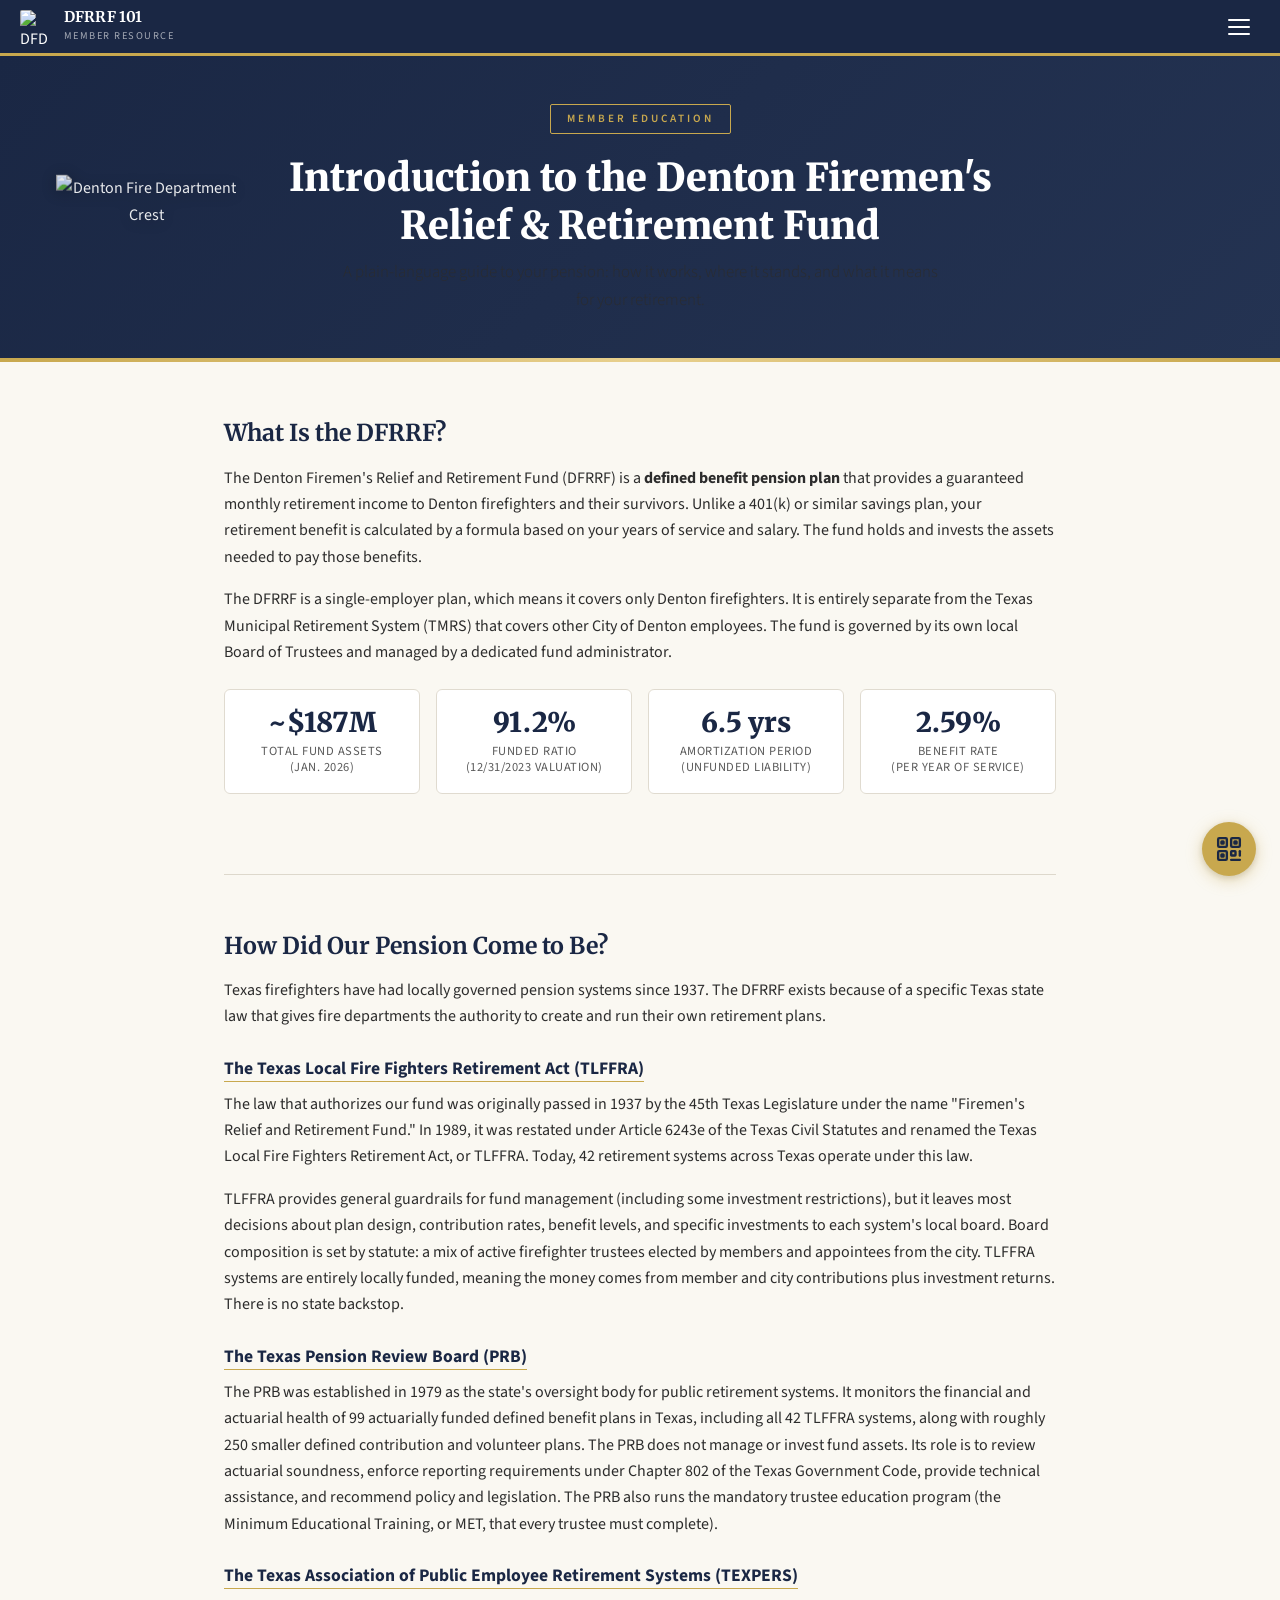
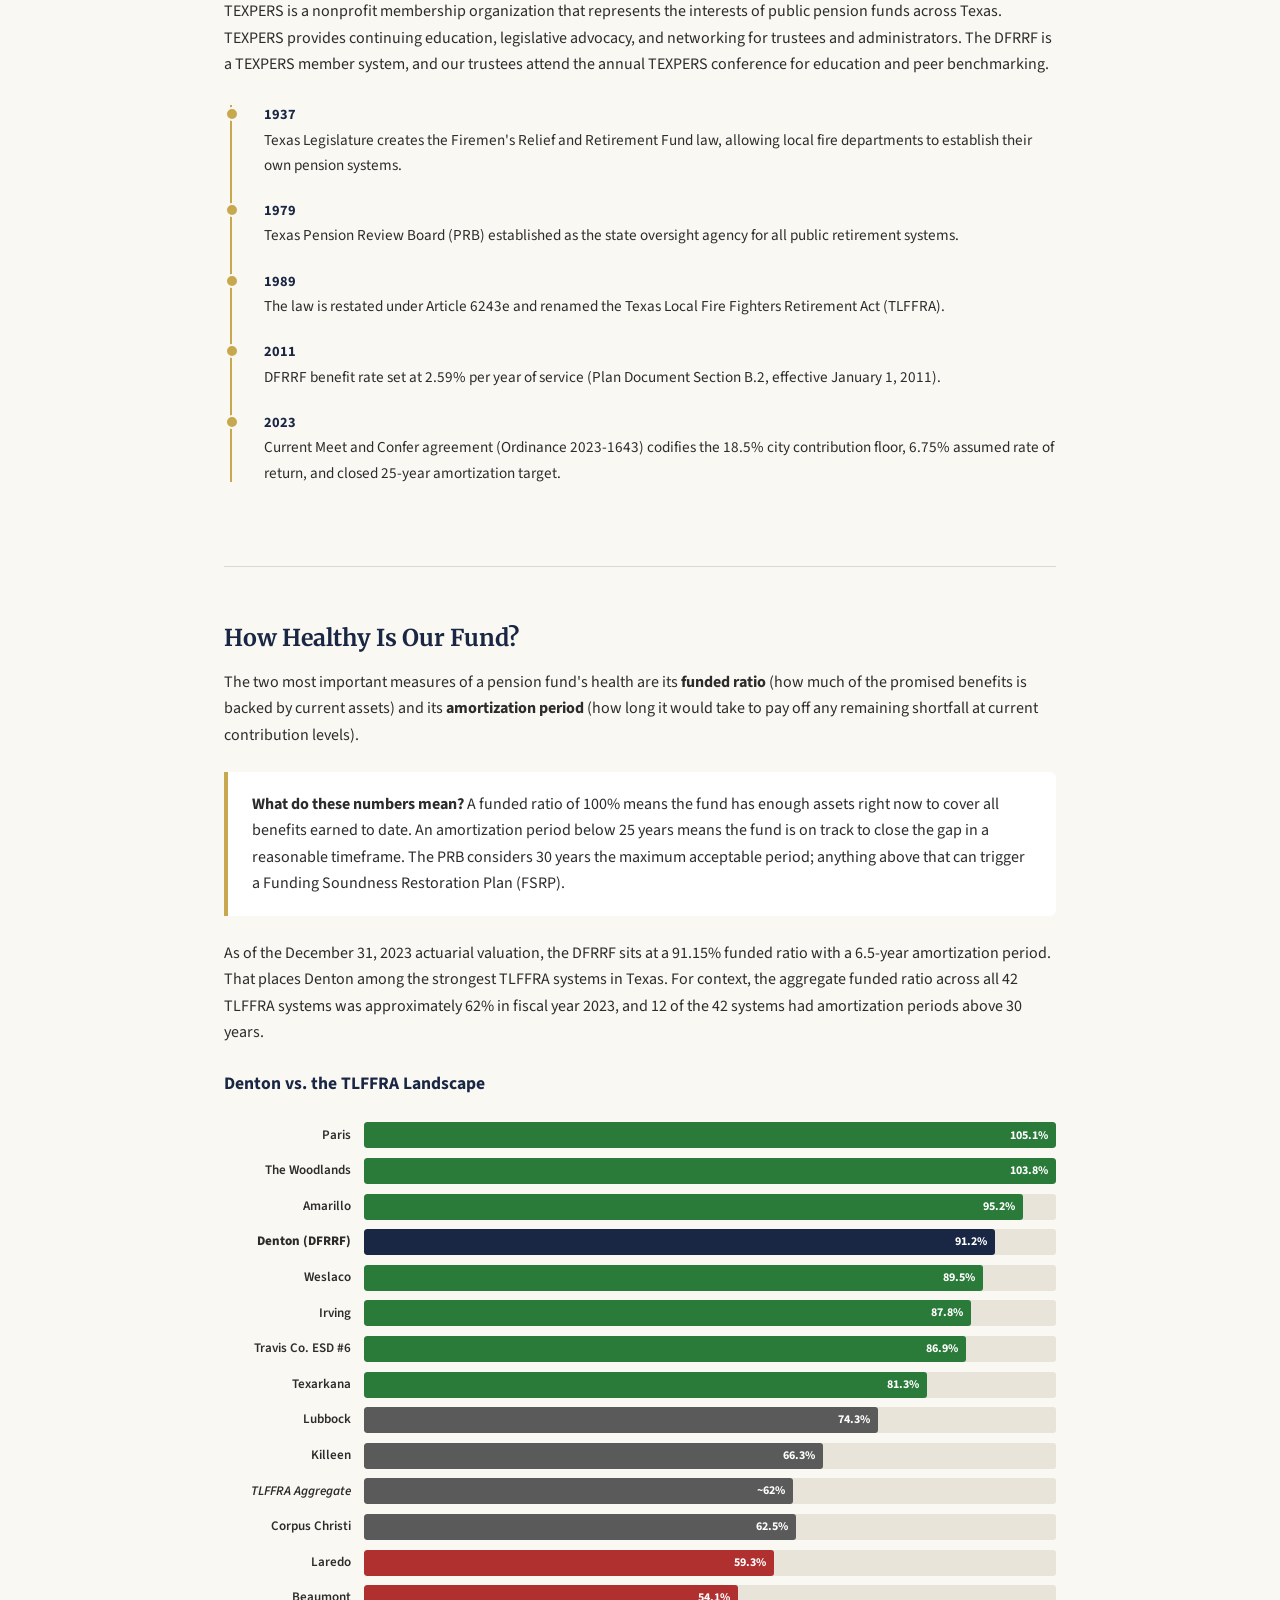
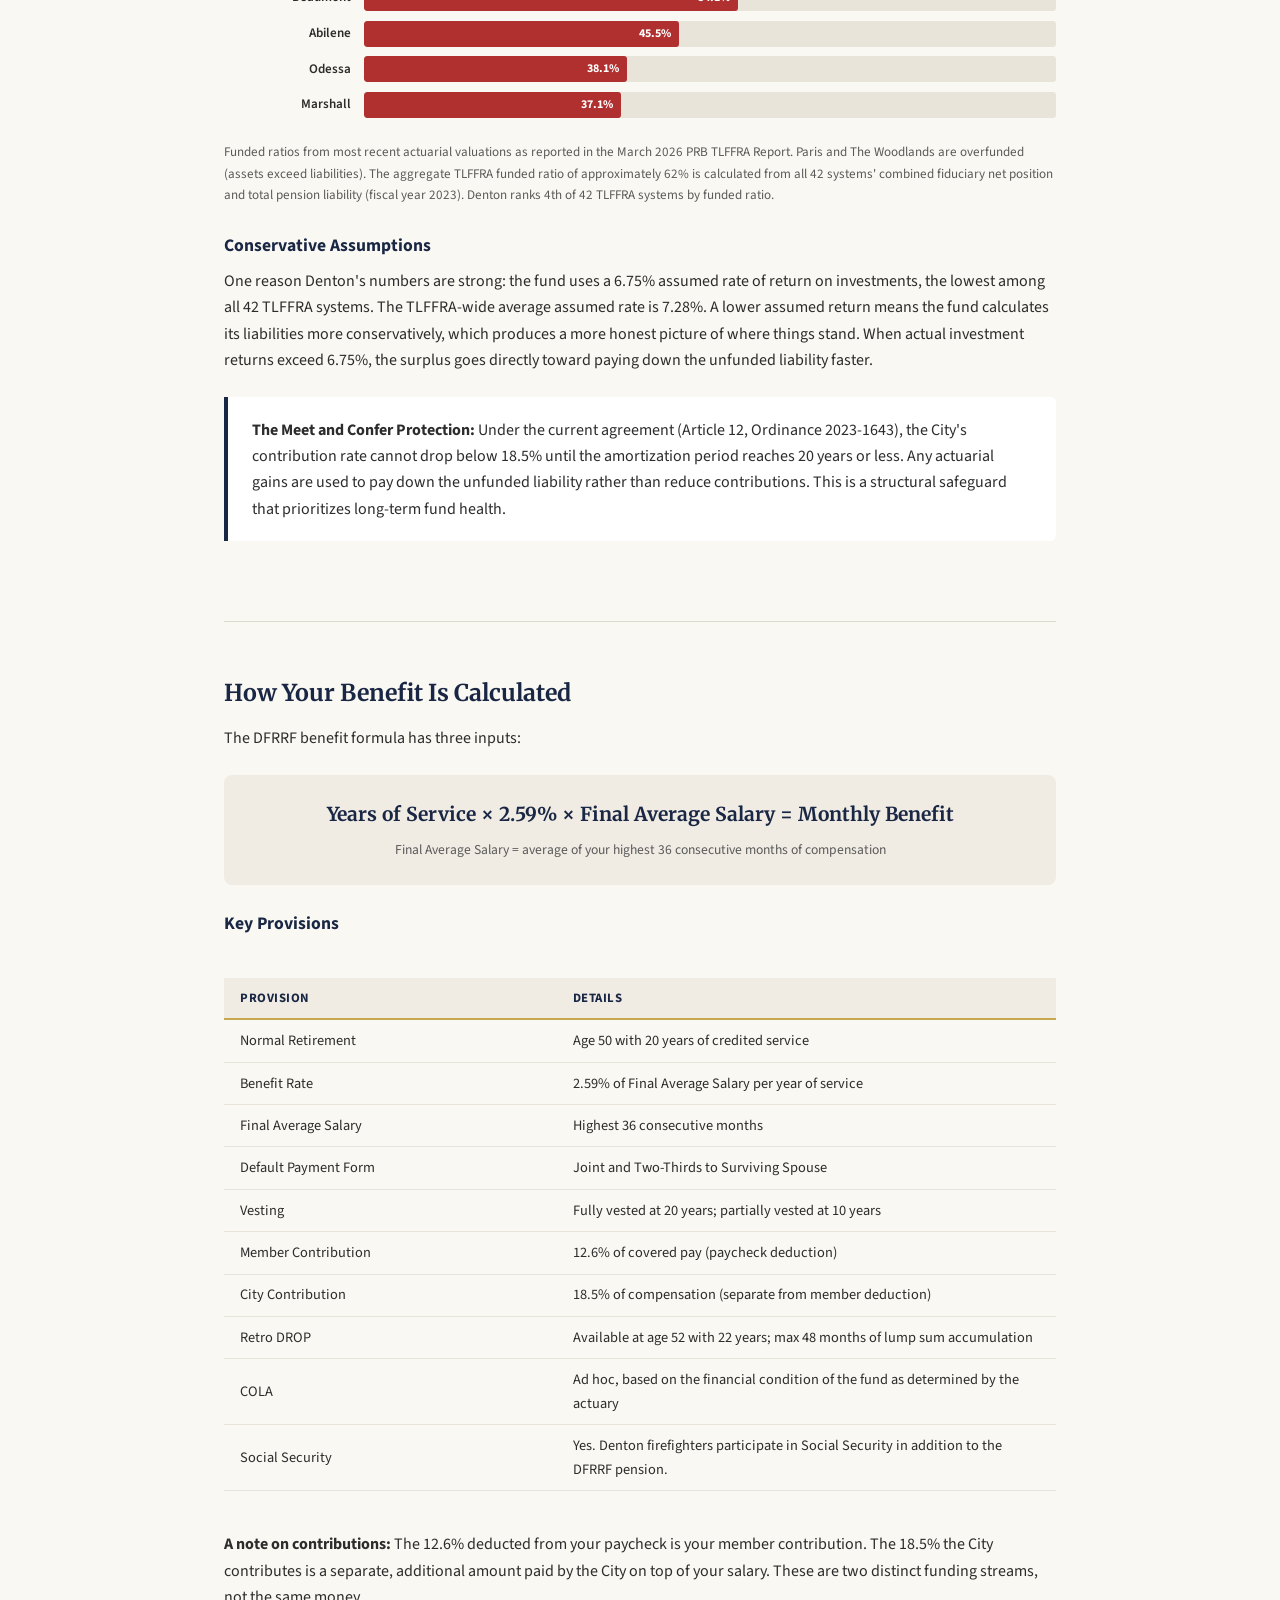
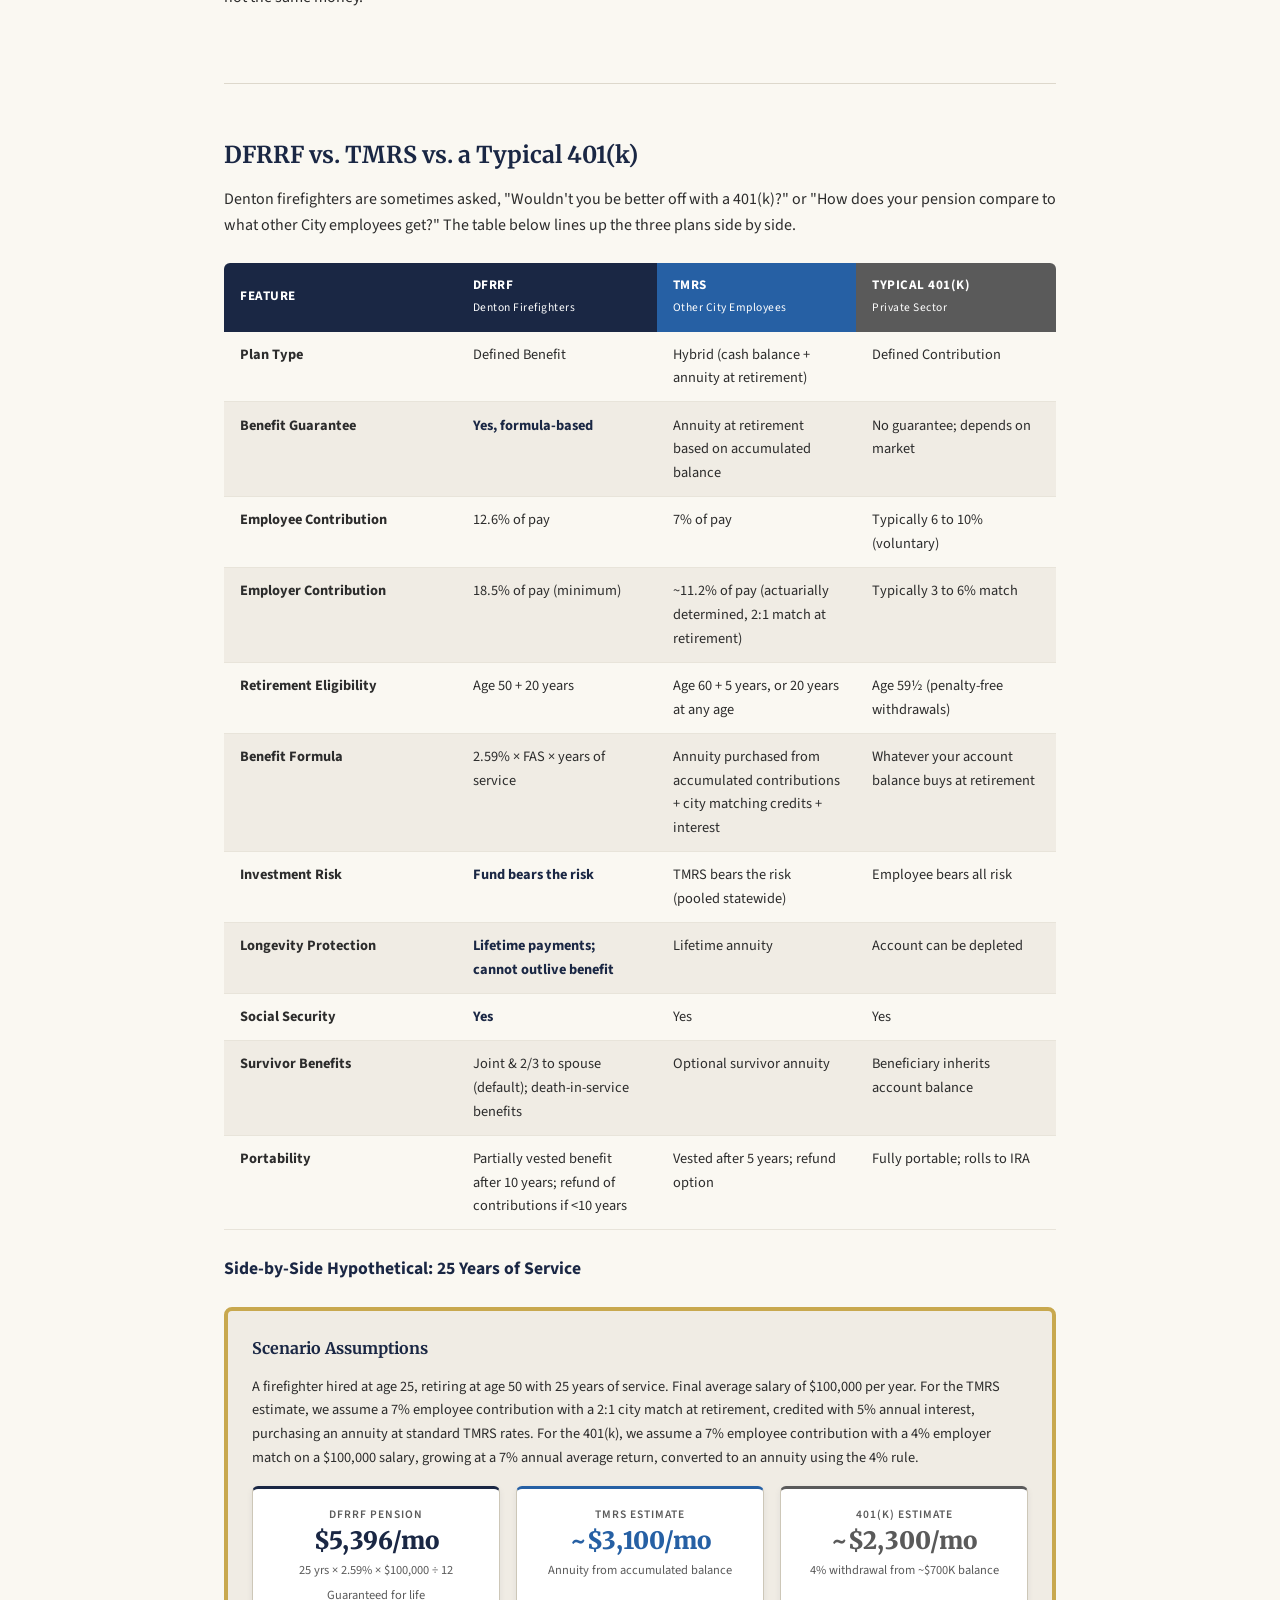
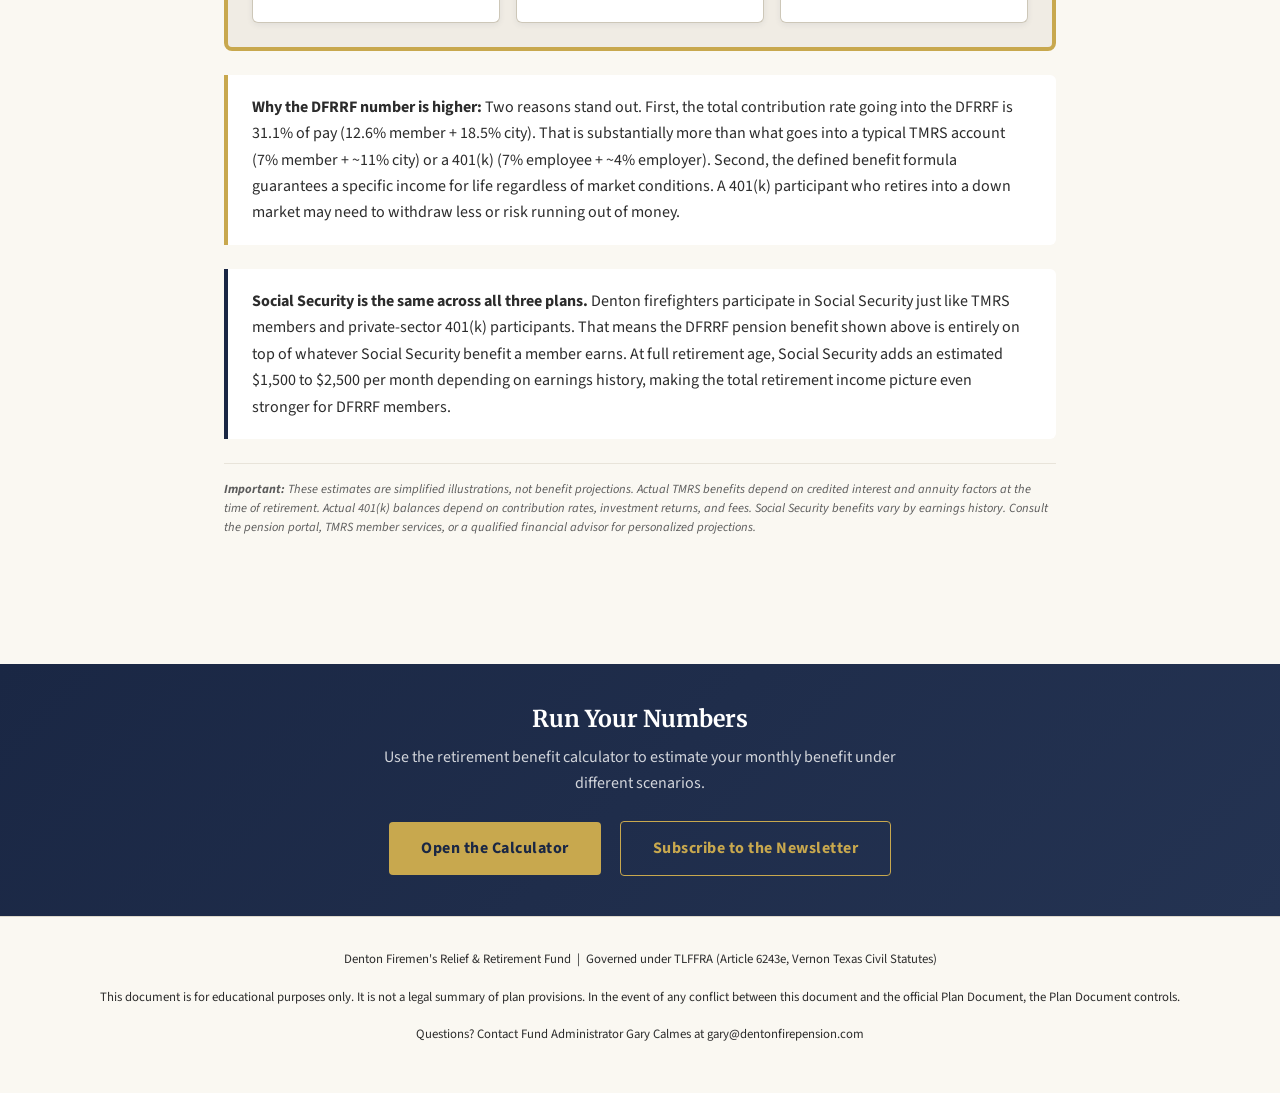
==== commit f668e637: "Update index.html" ====
--- a/index.html
+++ b/index.html
@@ -167,9 +167,9 @@
 </div>
 <header class="hero">
   <img src="https://files.constantcontact.com/3720c3fd901/10017eb4-f7d2-424d-92ed-c1b5424b9869.png" alt="Denton Fire Department Crest" class="hero-crest">
-  <div class="hero-badge">Member Resource</div>
-  <h1>DFRRF 101</h1>
-  <p class="subtitle">An introduction to the Denton Firemen's Relief and Retirement Fund: how it works, where it stands, and what it means for your career.</p>
+  <div class="hero-badge">Member Education</div>
+  <h1>Introduction to the Denton Firemen's<br>Relief &amp; Retirement Fund</h1>
+  <p class="subtitle">A plain-language guide to your pension: how it works, where it stands, and what it means for your retirement.</p>
 </header>
 <div class="container">
 <section>
@@ -191,8 +191,8 @@
   <p>TLFFRA provides general guardrails for fund management (including some investment restrictions), but it leaves most decisions about plan design, contribution rates, benefit levels, and specific investments to each system's local board. Board composition is set by statute: a mix of active firefighter trustees elected by members and appointees from the city. TLFFRA systems are entirely locally funded, meaning the money comes from member and city contributions plus investment returns. There is no state backstop.</p>
   <h3><a href="https://www.prb.texas.gov/" target="_blank" rel="noopener" style="color:var(--navy);text-decoration:none;border-bottom:1px solid var(--gold);">The Texas Pension Review Board (PRB)</a></h3>
   <p>The PRB was established in 1979 as the state's oversight body for public retirement systems. It monitors the financial and actuarial health of 99 actuarially funded defined benefit plans in Texas, including all 42 TLFFRA systems, along with roughly 250 smaller defined contribution and volunteer plans. The PRB does not manage or invest fund assets. Its role is to review actuarial soundness, enforce reporting requirements under Chapter 802 of the Texas Government Code, provide technical assistance, and recommend policy and legislation. The PRB also runs the mandatory trustee education program (the Minimum Educational Training, or MET, that every trustee must complete).</p>
-  <h3><a href="https://www.texpers.org/" target="_blank" rel="noopener" style="color:var(--navy);text-decoration:none;border-bottom:1px solid var(--gold);">TEXPERS</a></h3>
-  <p>The Texas Association of Public Employee Retirement Systems (TEXPERS) is a nonprofit membership organization that represents the interests of public pension funds across Texas. TEXPERS provides continuing education, legislative advocacy, and networking for trustees and administrators. The DFRRF is a TEXPERS member system, and our trustees attend the annual TEXPERS conference for education and peer benchmarking.</p>
+  <h3><a href="https://www.texpers.org/" target="_blank" rel="noopener" style="color:var(--navy);text-decoration:none;border-bottom:1px solid var(--gold);">The Texas Association of Public Employee Retirement Systems (TEXPERS)</a></h3>
+  <p>TEXPERS is a nonprofit membership organization that represents the interests of public pension funds across Texas. TEXPERS provides continuing education, legislative advocacy, and networking for trustees and administrators. The DFRRF is a TEXPERS member system, and our trustees attend the annual TEXPERS conference for education and peer benchmarking.</p>
   <div class="timeline">
     <div class="timeline-item"><span class="timeline-year">1937</span><p class="timeline-text">Texas Legislature creates the Firemen's Relief and Retirement Fund law, allowing local fire departments to establish their own pension systems.</p></div>
     <div class="timeline-item"><span class="timeline-year">1979</span><p class="timeline-text">Texas Pension Review Board (PRB) established as the state oversight agency for all public retirement systems.</p></div>
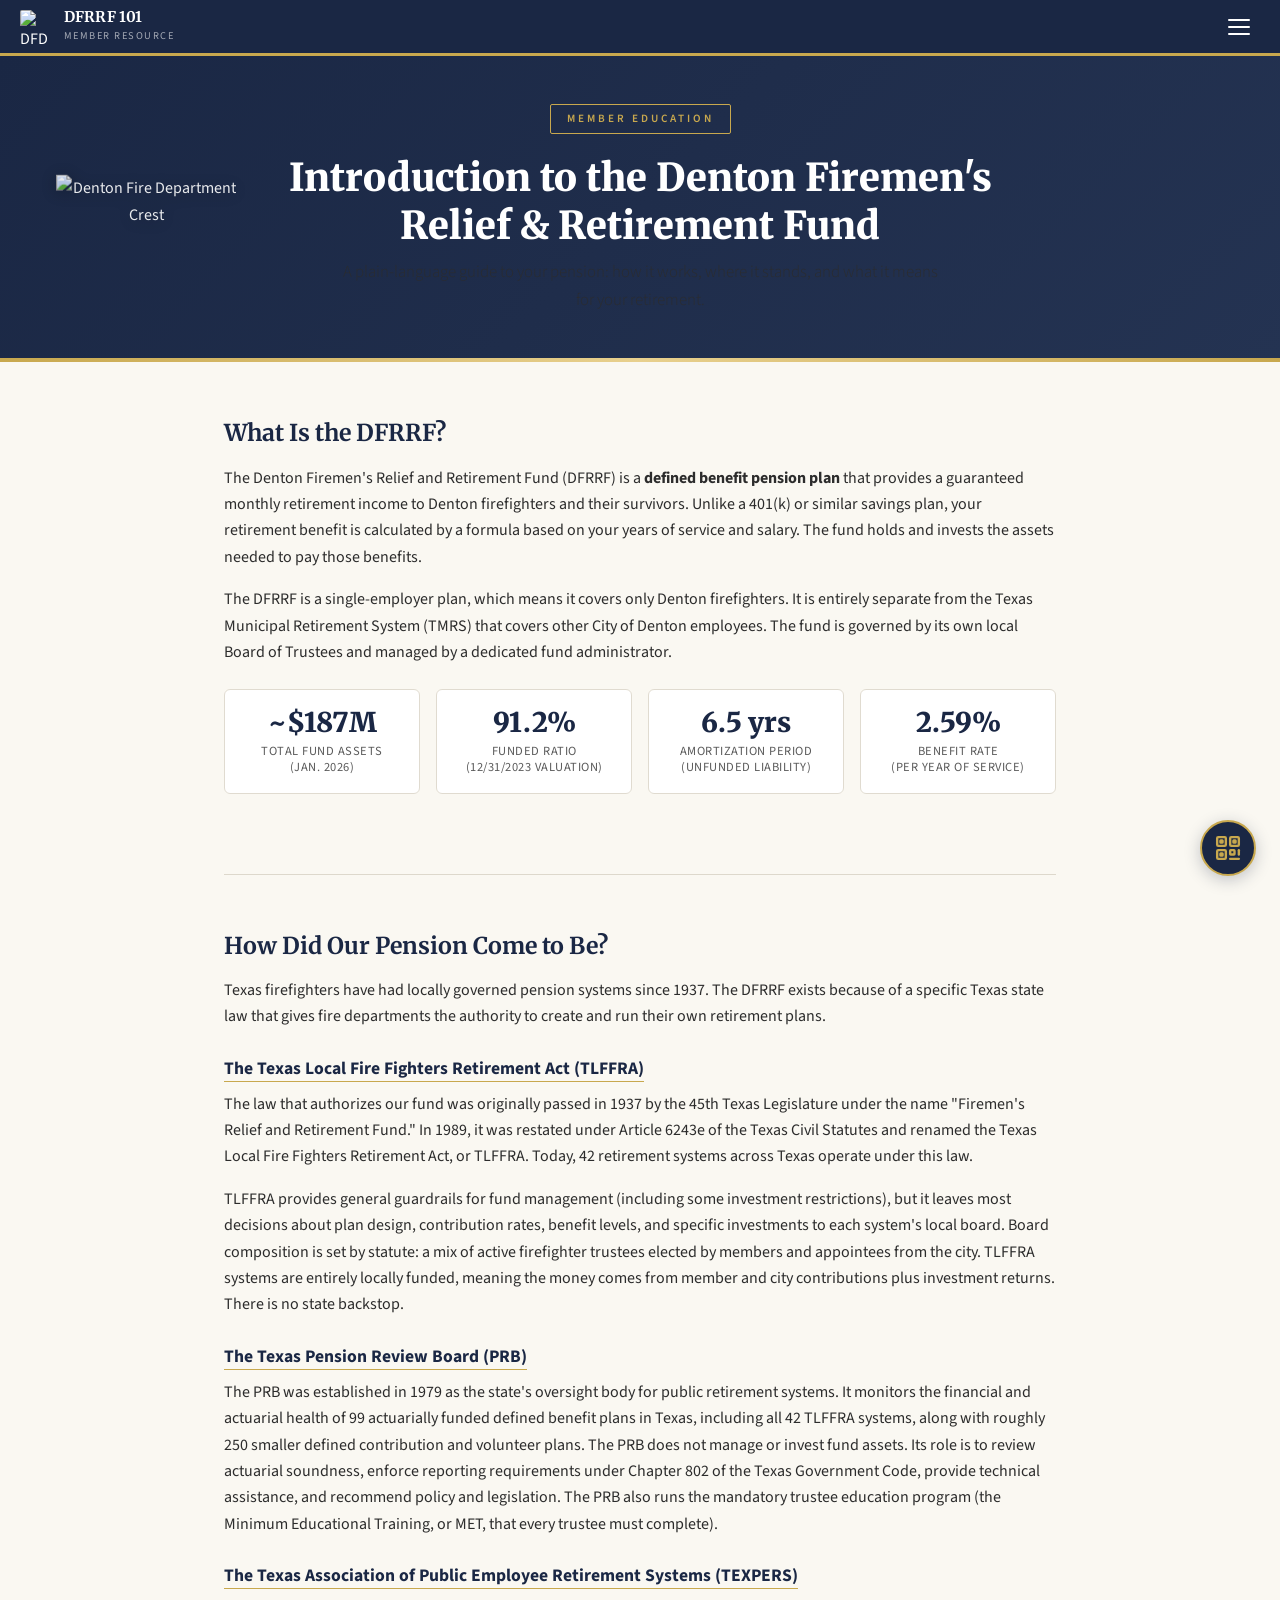
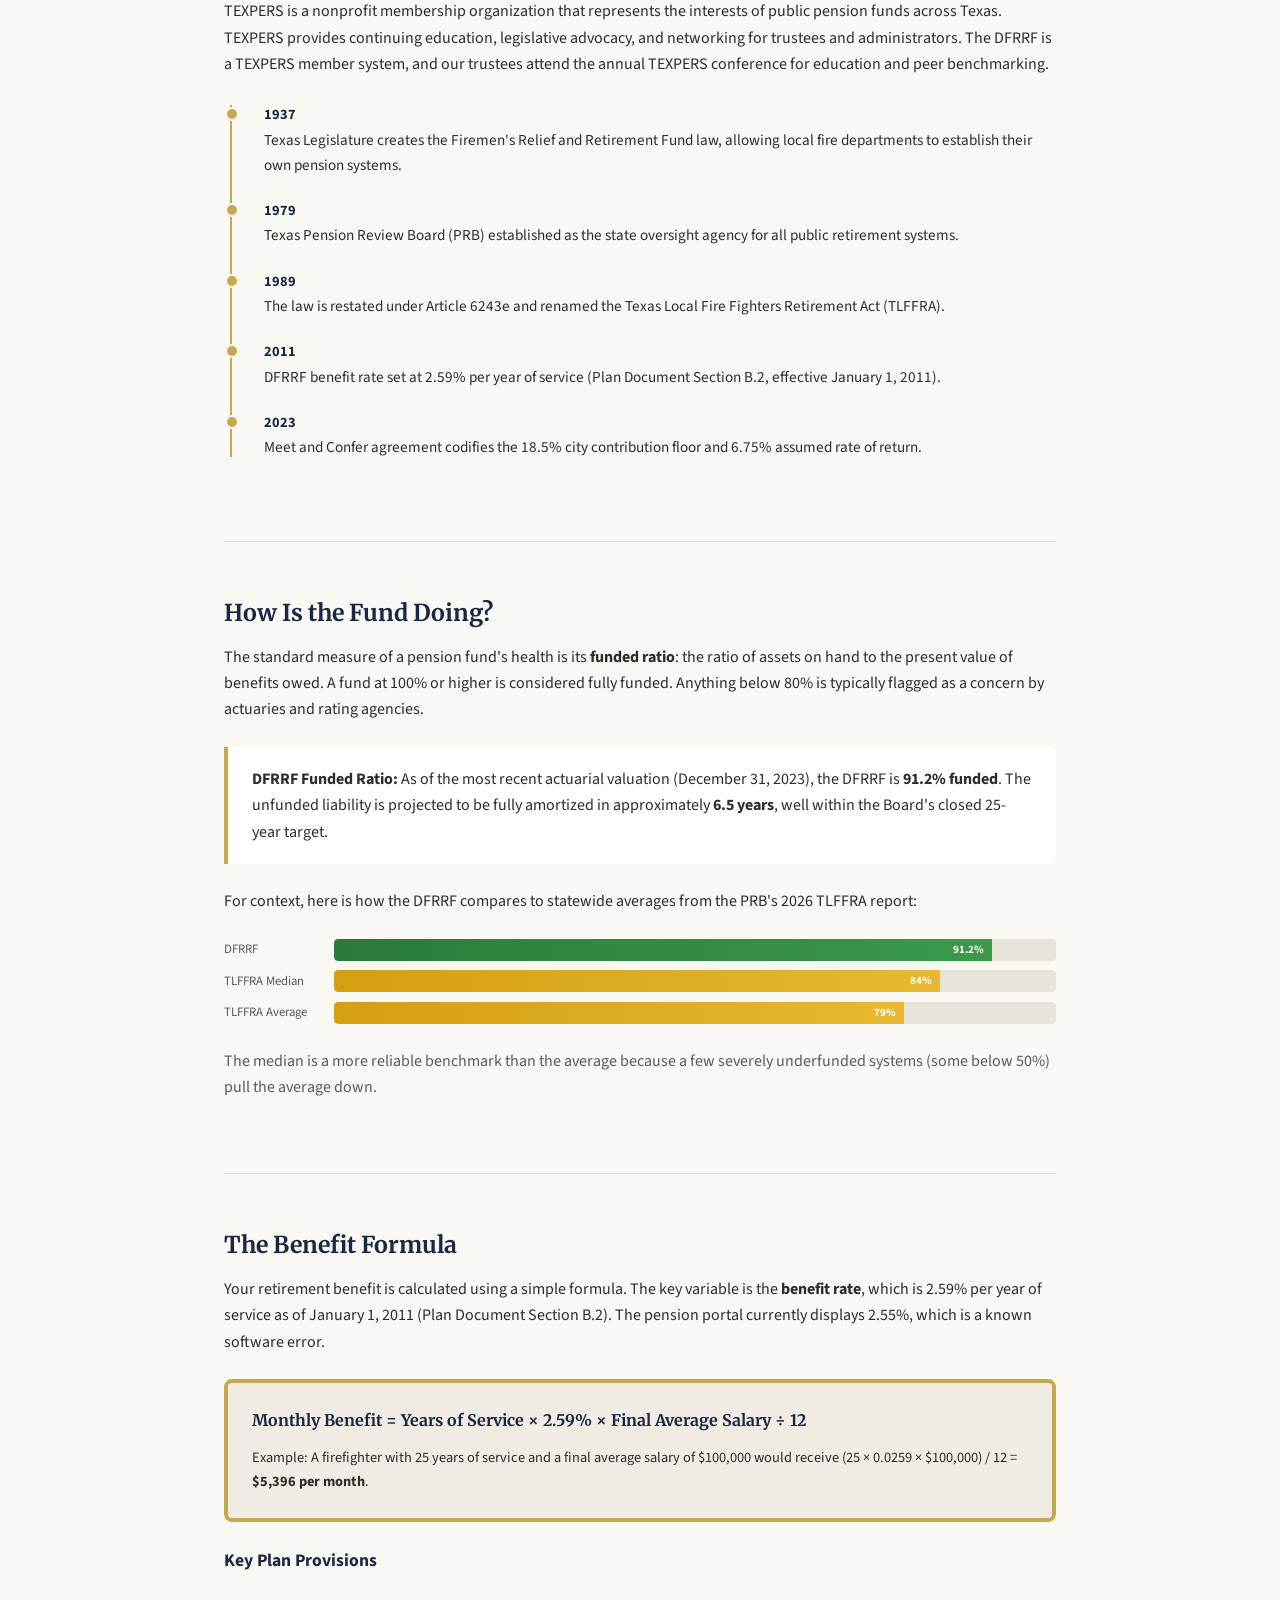
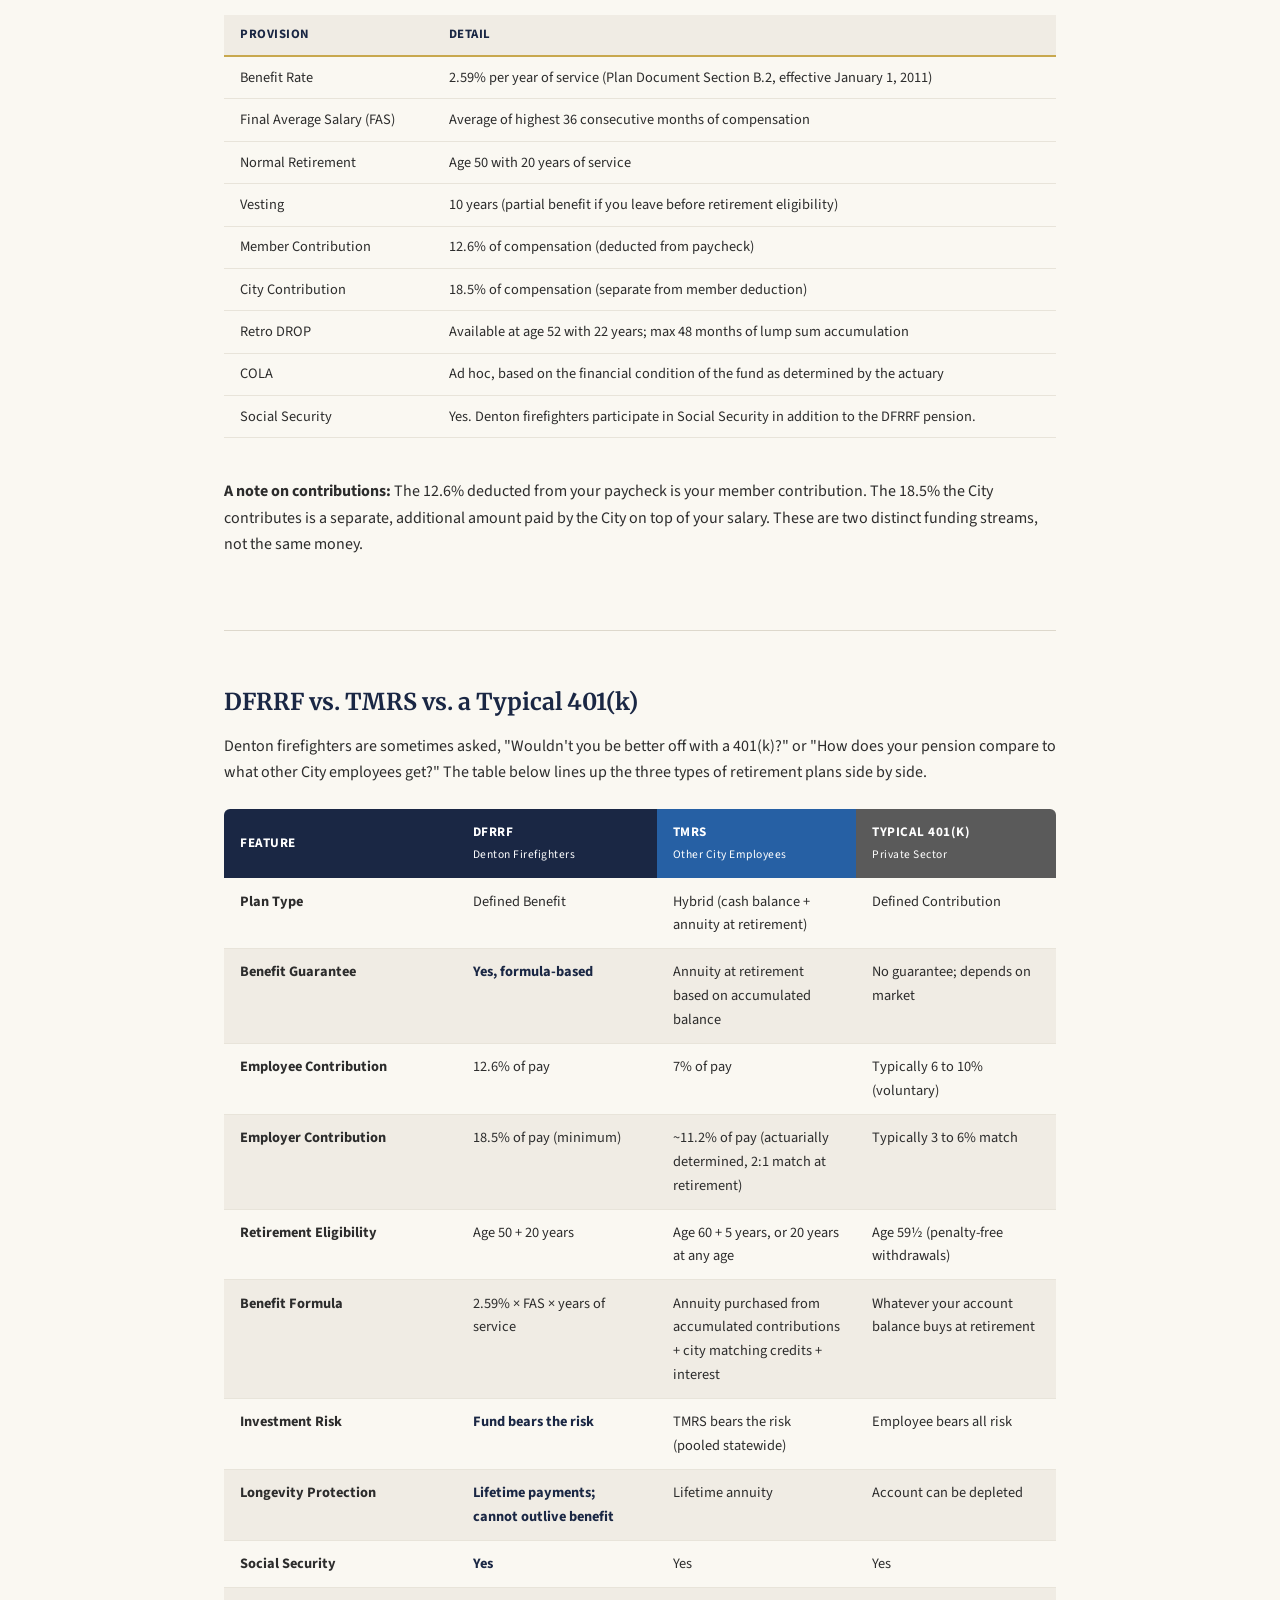
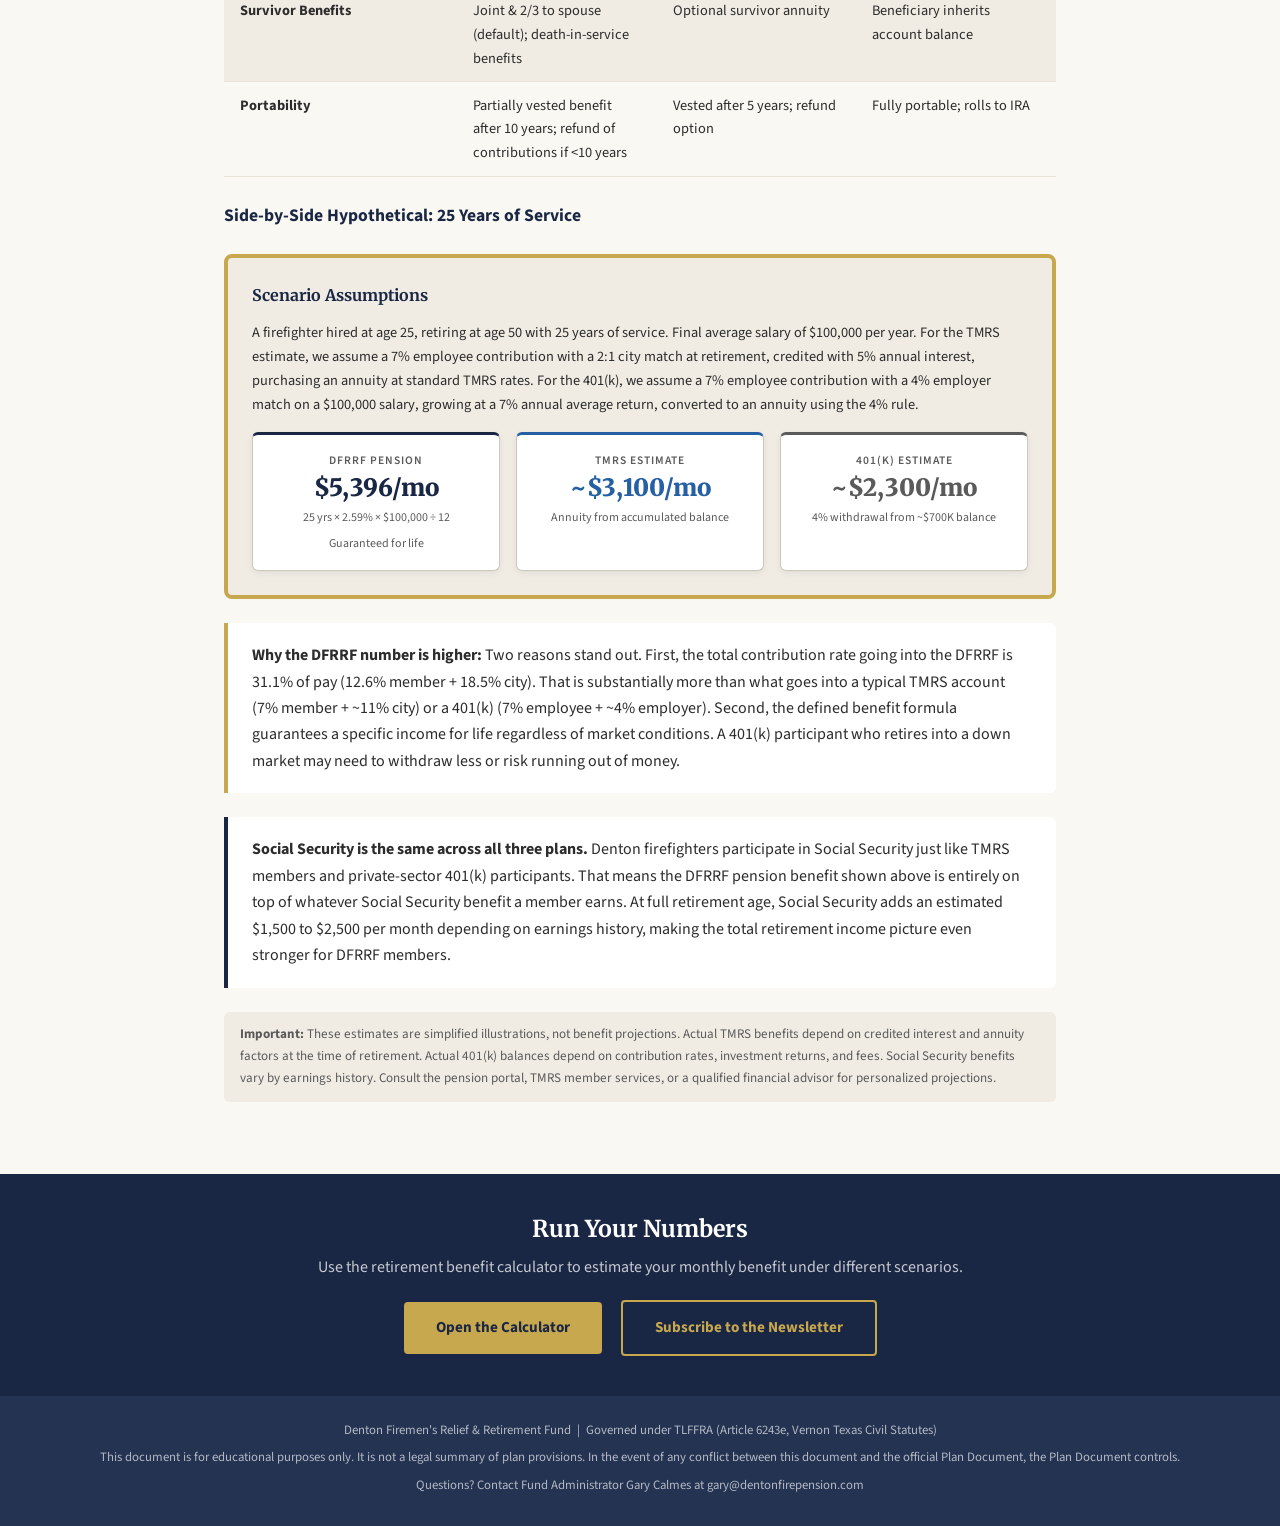
==== commit 6cfe3637: "Update index.html" ====
--- a/index.html
+++ b/index.html
@@ -2,7 +2,7 @@
 <meta charset="UTF-8">
 <meta name="viewport" content="width=device-width, initial-scale=1.0">
 <link rel="icon" type="image/png" href="https://files.constantcontact.com/3720c3fd901/10017eb4-f7d2-424d-92ed-c1b5424b9869.png">
-<link href="https://fonts.googleapis.com/css2?family=Merriweather:wght@400;700;900&family=Source+Sans+3:wght@300;400;600;700&display=swap" rel="stylesheet">
+<link href="https://fonts.googleapis.com/css2?family=Merriweather:wght@400;700;900&amp;family=Source+Sans+3:wght@300;400;600;700&amp;display=swap" rel="stylesheet">
 <title>DFRRF 101 — Denton Firemen's Relief &amp; Retirement Fund</title>
 <style>
 :root{--navy:#1a2744;--navy-light:#243352;--gold:#c8a84e;--gold-light:#e8d08e;--gold-dim:rgba(200,168,78,0.15);--cream:#faf8f2;--warm-gray:#f0ece4;--text:#2c2c2c;--text-light:#5a5a5a;--red-accent:#b03030;--green-accent:#2a7a3a;--blue-accent:#2660a4;--section-gap:3.5rem}
@@ -37,7 +37,7 @@
 p{margin-bottom:1rem;color:var(--text)}
 .muted{color:var(--text-light)}
 .hero{background:linear-gradient(135deg,var(--navy) 0%,var(--navy-light) 100%);color:#fff;padding:3rem 1.5rem;text-align:center;position:relative;overflow:hidden}
-.hero-crest{position:absolute;left:3.5rem;top:calc(50% - .5rem);transform:translateY(-50%);width:180px;height:auto;opacity:.9;pointer-events:none;filter:drop-shadow(0 2px 8px rgba(0,0,0,.3))}
+.hero-crest{position:absolute;left:3.5rem;top:calc(50% - .5rem);transform:translateY(-50%);width:180px;height:auto;opacity:.9;pointer-events:none;filter:drop-shadow(0 2px 8px rgba(0,0,0,.3));border-radius:0}
 @media(max-width:800px){.hero-crest{display:none}}
 .hero::after{content:'';position:absolute;bottom:0;left:0;right:0;height:4px;background:linear-gradient(90deg,var(--gold),var(--gold-light),var(--gold))}
 .hero-badge{display:inline-block;font-size:.7rem;letter-spacing:3px;text-transform:uppercase;color:var(--gold);border:1px solid var(--gold);border-radius:2px;padding:.3rem 1rem;margin-bottom:1.2rem;font-weight:600}
@@ -81,66 +81,33 @@
 .result-card .plan-name{font-size:.72rem;text-transform:uppercase;letter-spacing:1px;color:var(--text-light);margin-bottom:.3rem;font-weight:600}
 .result-card .amount{font-family:'Merriweather',Georgia,serif;font-size:1.5rem;font-weight:900;line-height:1.1}
 .result-card .amount.navy{color:var(--navy)}.result-card .amount.blue{color:var(--blue-accent)}.result-card .amount.gray{color:var(--text-light)}
-.result-card .note{font-size:.78rem;color:var(--text-light);margin-top:.3rem}
-.fund-bar-chart{margin:1.5rem 0}
-.fund-bar-row{display:flex;align-items:center;margin-bottom:.6rem}
-.fund-bar-label{width:140px;flex-shrink:0;font-size:.82rem;font-weight:600;color:var(--text);text-align:right;padding-right:.8rem}
-.fund-bar-track{flex:1;height:26px;background:#e8e4da;border-radius:3px;overflow:hidden;position:relative}
-.fund-bar-fill{height:100%;border-radius:3px;display:flex;align-items:center;justify-content:flex-end;padding-right:8px;font-size:.75rem;font-weight:700;color:#fff;transition:width .6s ease}
-.fund-bar-fill.denton{background:var(--navy)}.fund-bar-fill.avg{background:var(--text-light)}.fund-bar-fill.top{background:var(--green-accent)}.fund-bar-fill.bottom{background:var(--red-accent)}
-.team-grid{display:grid;grid-template-columns:repeat(auto-fill,minmax(230px,1fr));gap:1.2rem;margin:1.5rem 0}
-.team-card{background:#fff;border:1px solid #e0dbd0;border-radius:8px;padding:1.5rem 1.2rem;text-align:center;transition:transform .3s ease,box-shadow .3s ease,border-color .3s ease;cursor:default}
-.team-card:hover{transform:translateY(-5px);box-shadow:0 8px 24px rgba(26,39,68,.15);border-color:var(--gold)}
-.team-avatar{width:80px;height:80px;border-radius:50%;background:var(--navy);color:var(--gold);display:flex;align-items:center;justify-content:center;font-family:'Merriweather',Georgia,serif;font-size:1.4rem;font-weight:900;margin:0 auto .8rem;border:3px solid var(--gold);overflow:hidden}
-.team-avatar img{width:100%;height:100%;object-fit:cover}
-.team-card .team-name{font-family:'Merriweather',Georgia,serif;font-weight:700;font-size:1rem;color:var(--navy);margin-bottom:.2rem}
-.team-card .team-role{font-size:.78rem;color:var(--text-light);font-weight:600;text-transform:uppercase;letter-spacing:.5px;margin-bottom:.5rem}
-.provider-grid{display:grid;grid-template-columns:repeat(auto-fill,minmax(250px,1fr));gap:1rem;margin:1.5rem 0}
-.provider-card{background:#fff;border:1px solid #e0dbd0;border-left:4px solid var(--navy);border-radius:0 6px 6px 0;padding:1.1rem 1.3rem;transition:transform .3s ease,box-shadow .3s ease}
-.provider-card:hover{transform:translateY(-3px);box-shadow:0 6px 18px rgba(26,39,68,.12)}
-.provider-card .provider-role{font-size:.72rem;text-transform:uppercase;letter-spacing:1px;color:var(--gold);font-weight:700;margin-bottom:.3rem}
-.provider-card .provider-name{font-family:'Merriweather',Georgia,serif;font-weight:700;font-size:.95rem;color:var(--navy);margin-bottom:.15rem}
-.provider-card .provider-org{font-size:.85rem;color:var(--text-light)}
-.doc-grid{display:grid;grid-template-columns:repeat(auto-fill,minmax(260px,1fr));gap:1rem;margin:1.5rem 0}
-.doc-card{background:#fff;border:1px solid #e0dbd0;border-radius:8px;padding:1.3rem;display:flex;gap:1rem;align-items:flex-start;transition:transform .3s ease,box-shadow .3s ease,border-color .3s ease;text-decoration:none;color:var(--text);cursor:pointer}
-.doc-card:hover{transform:translateY(-4px);box-shadow:0 8px 20px rgba(26,39,68,.14);border-color:var(--gold)}
-.doc-icon{width:42px;height:42px;border-radius:6px;flex-shrink:0;display:flex;align-items:center;justify-content:center;font-size:1.3rem;font-weight:700}
-.doc-icon.pdf{background:#fde8e8;color:var(--red-accent)}.doc-icon.link{background:var(--gold-dim);color:var(--gold)}
-.doc-card .doc-title{font-weight:700;font-size:.92rem;color:var(--navy);margin-bottom:.15rem}
-.doc-card .doc-desc{font-size:.82rem;color:var(--text-light);line-height:1.4}
-.newsletter-block{background:#fff;border:2px solid var(--gold);border-radius:10px;padding:2.5rem 2rem;text-align:center;margin:2rem 0}
-.newsletter-block h2{margin-bottom:.6rem}
-.newsletter-block p{max-width:550px;margin:0 auto 1.5rem}
-.newsletter-archive{margin:1.5rem 0}
-.newsletter-issue{background:#fff;border:1px solid #e0dbd0;border-radius:8px;padding:1.3rem 1.5rem;display:flex;align-items:center;justify-content:space-between;gap:1rem;transition:transform .3s,box-shadow .3s,border-color .3s;margin-bottom:.8rem}
-.newsletter-issue:hover{transform:translateY(-3px);box-shadow:0 6px 18px rgba(26,39,68,.12);border-color:var(--gold)}
-.newsletter-issue .issue-info{flex:1}
-.newsletter-issue .issue-num{font-size:.7rem;text-transform:uppercase;letter-spacing:1.5px;color:var(--gold);font-weight:700;margin-bottom:.15rem}
-.newsletter-issue .issue-title{font-family:'Merriweather',Georgia,serif;font-weight:700;font-size:.95rem;color:var(--navy);margin-bottom:.15rem}
-.newsletter-issue .issue-desc{font-size:.82rem;color:var(--text-light);line-height:1.4}
-.newsletter-issue .issue-link{flex-shrink:0;display:inline-flex;align-items:center;justify-content:center;background:var(--navy);color:#fff;text-decoration:none;font-size:.8rem;font-weight:700;padding:.55rem 1.1rem;border-radius:4px;transition:background .2s;white-space:nowrap}
-.newsletter-issue .issue-link:hover{background:var(--navy-light)}
-.cta-section{background:linear-gradient(135deg,var(--navy) 0%,var(--navy-light) 100%);color:#fff;padding:2.5rem 1.5rem;text-align:center;margin-top:var(--section-gap)}
+.result-card .note{font-size:.75rem;color:var(--text-light);margin-top:.4rem}
+.fund-bar-wrap{margin:1.5rem 0}.fund-bar-row{display:flex;align-items:center;margin-bottom:.6rem}.fund-bar-label{width:110px;font-size:.8rem;color:var(--text-light);flex-shrink:0}
+.fund-bar-track{flex:1;height:22px;background:#e8e4da;border-radius:4px;overflow:hidden;position:relative}
+.fund-bar-fill{height:100%;border-radius:4px 0 0 4px;display:flex;align-items:center;justify-content:flex-end;padding-right:8px;font-size:.7rem;font-weight:700;color:#fff;transition:width .6s ease}
+.fund-bar-fill.good{background:linear-gradient(90deg,var(--green-accent),#3a9a4a)}.fund-bar-fill.caution{background:linear-gradient(90deg,#d4a012,#e8b832)}.fund-bar-fill.warning{background:linear-gradient(90deg,var(--red-accent),#c04040)}
+.disclaimer{font-size:.82rem;color:var(--text-light);margin-top:1.5rem;padding:.8rem 1rem;background:var(--warm-gray);border-radius:6px}
+.cta-section{background:var(--navy);color:#fff;padding:2.5rem 1.5rem;text-align:center}
 .cta-section h2{color:#fff;margin-bottom:.6rem}
-.cta-section p{color:rgba(255,255,255,.8);max-width:550px;margin:0 auto 1.5rem}
-.cta-btn{display:inline-block;background:var(--gold);color:var(--navy);font-weight:700;font-size:1rem;padding:.85rem 2rem;border-radius:4px;text-decoration:none;transition:background .2s;letter-spacing:.5px}
-.cta-btn:hover{background:var(--gold-light)}
-.cta-btn+.cta-btn{margin-left:1rem}
-.cta-secondary{background:transparent;color:var(--gold);border:1.5px solid var(--gold)}
-.cta-secondary:hover{background:rgba(200,168,78,.1);color:var(--gold-light)}
-.site-footer{text-align:center;padding:2rem 1.5rem;font-size:.8rem;color:var(--text-light);border-top:1px solid #ddd8cc}
-.disclaimer{font-size:.78rem;color:var(--text-light);font-style:italic;margin-top:1.5rem;padding-top:1rem;border-top:1px solid #e8e4da;line-height:1.5}
-.qr-fab{position:fixed;bottom:24px;right:24px;z-index:900;width:54px;height:54px;border-radius:50%;background:var(--gold);color:var(--navy);border:none;cursor:pointer;display:flex;align-items:center;justify-content:center;box-shadow:0 4px 16px rgba(200,168,78,.4),0 2px 6px rgba(0,0,0,.15);transition:transform .2s,box-shadow .2s}
-.qr-fab:hover{transform:scale(1.08);box-shadow:0 6px 24px rgba(200,168,78,.5),0 3px 10px rgba(0,0,0,.2)}
-.qr-fab svg{width:26px;height:26px}
-.qr-popup{position:fixed;bottom:90px;right:24px;z-index:901;background:#fff;border:2px solid var(--gold);border-radius:12px;padding:1.2rem;text-align:center;box-shadow:0 12px 40px rgba(0,0,0,.18);opacity:0;visibility:hidden;transform:translateY(10px) scale(.95);transition:all .25s ease}
-.qr-popup.open{opacity:1;visibility:visible;transform:translateY(0) scale(1)}
-.qr-popup img{width:180px;height:180px;display:block;margin:0 auto .6rem;border-radius:4px}
-.qr-popup .qr-label{font-family:'Merriweather',Georgia,serif;font-size:.82rem;font-weight:700;color:var(--navy);margin-bottom:.15rem}
+.cta-section p{color:rgba(255,255,255,.75);margin-bottom:1.2rem}
+.cta-btn{display:inline-block;background:var(--gold);color:var(--navy);font-weight:700;padding:.85rem 2rem;border-radius:4px;text-decoration:none;font-size:.95rem;transition:transform .2s,box-shadow .2s}
+.cta-btn:hover{transform:translateY(-2px);box-shadow:0 4px 12px rgba(200,168,78,.4)}
+.cta-btn.cta-secondary{background:transparent;border:2px solid var(--gold);color:var(--gold);margin-left:1rem}
+.cta-btn.cta-secondary:hover{background:var(--gold);color:var(--navy)}
+.site-footer{background:var(--navy-light);color:rgba(255,255,255,.65);text-align:center;padding:1.5rem 1rem;font-size:.8rem;line-height:1.6}
+.site-footer p{margin-bottom:.4rem;color:rgba(255,255,255,.65)}
+.site-footer a{color:var(--gold)}
+.qr-fab{position:fixed;bottom:24px;right:24px;width:56px;height:56px;background:var(--navy);border:2px solid var(--gold);border-radius:50%;cursor:pointer;display:flex;align-items:center;justify-content:center;z-index:1000;box-shadow:0 4px 16px rgba(26,39,68,.25);transition:transform .2s,box-shadow .2s}
+.qr-fab:hover{transform:scale(1.08);box-shadow:0 6px 20px rgba(26,39,68,.35)}
+.qr-fab svg{width:26px;height:26px;color:var(--gold)}
+.qr-popup{position:fixed;bottom:96px;right:24px;background:#fff;border-radius:12px;padding:20px;box-shadow:0 8px 32px rgba(26,39,68,.2);z-index:1001;display:none;text-align:center;border:1px solid #e0dbd0}
+.qr-popup.open{display:block}
+.qr-popup img{width:200px;height:200px;border-radius:8px;border:1px solid #e8e4da}
+.qr-popup .qr-label{font-family:'Merriweather',Georgia,serif;font-weight:700;color:var(--navy);margin-top:12px;font-size:1rem}
 .qr-popup .qr-sublabel{font-size:.72rem;color:var(--text-light)}
 .qr-popup .qr-close{position:absolute;top:6px;right:10px;background:none;border:none;font-size:1.2rem;color:var(--text-light);cursor:pointer;line-height:1}
 .qr-popup .qr-close:hover{color:var(--navy)}
-.watermark{position:fixed;top:50%;left:50%;transform:translate(-50%,-50%);width:420px;height:460px;background-image:url('https://files.constantcontact.com/3720c3fd901/10017eb4-f7d2-424d-92ed-c1b5424b9869.png');background-size:contain;background-repeat:no-repeat;background-position:center;opacity:.04;pointer-events:none;z-index:0}
+.watermark{position:fixed;top:50%;left:50%;transform:translate(-50%,-50%);width:420px;height:460px;background-image:url('dfd-crest.png');background-size:contain;background-repeat:no-repeat;background-position:center;opacity:.04;pointer-events:none;z-index:0}
 @media(max-width:640px){.stat-row{grid-template-columns:repeat(2,1fr)}.result-row{grid-template-columns:1fr}.fund-bar-label{width:90px;font-size:.75rem}.cta-btn+.cta-btn{margin-left:0;margin-top:.8rem;display:block}.cta-btn{display:block}.team-grid{grid-template-columns:1fr 1fr}.provider-grid{grid-template-columns:1fr}.doc-grid{grid-template-columns:1fr}.nav-brand-text{font-size:.82rem}.qr-popup{right:12px;bottom:86px}.newsletter-issue{flex-direction:column;align-items:flex-start}}
 @media(max-width:420px){.team-grid{grid-template-columns:1fr}}
 </style>
@@ -166,7 +133,7 @@
   <a href="https://dentonfirepension.com/Home.aspx" target="_blank" rel="noopener"><span class="nav-icon">&#128274;</span> Member Portal &#8599;</a>
 </div>
 <header class="hero">
-  <img src="https://files.constantcontact.com/3720c3fd901/10017eb4-f7d2-424d-92ed-c1b5424b9869.png" alt="Denton Fire Department Crest" class="hero-crest">
+  <img src="dfd-crest.png" alt="Denton Fire Department Crest" class="hero-crest">
   <div class="hero-badge">Member Education</div>
   <h1>Introduction to the Denton Firemen's<br>Relief &amp; Retirement Fund</h1>
   <p class="subtitle">A plain-language guide to your pension: how it works, where it stands, and what it means for your retirement.</p>
@@ -198,55 +165,38 @@
     <div class="timeline-item"><span class="timeline-year">1979</span><p class="timeline-text">Texas Pension Review Board (PRB) established as the state oversight agency for all public retirement systems.</p></div>
     <div class="timeline-item"><span class="timeline-year">1989</span><p class="timeline-text">The law is restated under Article 6243e and renamed the Texas Local Fire Fighters Retirement Act (TLFFRA).</p></div>
     <div class="timeline-item"><span class="timeline-year">2011</span><p class="timeline-text">DFRRF benefit rate set at 2.59% per year of service (Plan Document Section B.2, effective January 1, 2011).</p></div>
-    <div class="timeline-item"><span class="timeline-year">2023</span><p class="timeline-text">Current Meet and Confer agreement (Ordinance 2023-1643) codifies the 18.5% city contribution floor, 6.75% assumed rate of return, and closed 25-year amortization target.</p></div>
-  </div>
-</section>
-<section>
-  <h2>How Healthy Is Our Fund?</h2>
-  <p>The two most important measures of a pension fund's health are its <strong>funded ratio</strong> (how much of the promised benefits is backed by current assets) and its <strong>amortization period</strong> (how long it would take to pay off any remaining shortfall at current contribution levels).</p>
-  <div class="info-box"><strong>What do these numbers mean?</strong> A funded ratio of 100% means the fund has enough assets right now to cover all benefits earned to date. An amortization period below 25 years means the fund is on track to close the gap in a reasonable timeframe. The PRB considers 30 years the maximum acceptable period; anything above that can trigger a Funding Soundness Restoration Plan (FSRP).</div>
-  <p>As of the December 31, 2023 actuarial valuation, the DFRRF sits at a 91.15% funded ratio with a 6.5-year amortization period. That places Denton among the strongest TLFFRA systems in Texas. For context, the aggregate funded ratio across all 42 TLFFRA systems was approximately 62% in fiscal year 2023, and 12 of the 42 systems had amortization periods above 30 years.</p>
-  <h3>Denton vs. the TLFFRA Landscape</h3>
-  <div class="fund-bar-chart">
-    <div class="fund-bar-row"><div class="fund-bar-label">Paris</div><div class="fund-bar-track"><div class="fund-bar-fill top" style="width:100%">105.1%</div></div></div>
-    <div class="fund-bar-row"><div class="fund-bar-label">The Woodlands</div><div class="fund-bar-track"><div class="fund-bar-fill top" style="width:100%">103.8%</div></div></div>
-    <div class="fund-bar-row"><div class="fund-bar-label">Amarillo</div><div class="fund-bar-track"><div class="fund-bar-fill top" style="width:95.18%">95.2%</div></div></div>
-    <div class="fund-bar-row"><div class="fund-bar-label" style="font-weight:800;">Denton (DFRRF)</div><div class="fund-bar-track"><div class="fund-bar-fill denton" style="width:91.15%">91.2%</div></div></div>
-    <div class="fund-bar-row"><div class="fund-bar-label">Weslaco</div><div class="fund-bar-track"><div class="fund-bar-fill top" style="width:89.51%">89.5%</div></div></div>
-    <div class="fund-bar-row"><div class="fund-bar-label">Irving</div><div class="fund-bar-track"><div class="fund-bar-fill top" style="width:87.75%">87.8%</div></div></div>
-    <div class="fund-bar-row"><div class="fund-bar-label">Travis Co. ESD #6</div><div class="fund-bar-track"><div class="fund-bar-fill top" style="width:86.93%">86.9%</div></div></div>
-    <div class="fund-bar-row"><div class="fund-bar-label">Texarkana</div><div class="fund-bar-track"><div class="fund-bar-fill top" style="width:81.31%">81.3%</div></div></div>
-    <div class="fund-bar-row"><div class="fund-bar-label">Lubbock</div><div class="fund-bar-track"><div class="fund-bar-fill avg" style="width:74.28%">74.3%</div></div></div>
-    <div class="fund-bar-row"><div class="fund-bar-label">Killeen</div><div class="fund-bar-track"><div class="fund-bar-fill avg" style="width:66.28%">66.3%</div></div></div>
-    <div class="fund-bar-row"><div class="fund-bar-label" style="font-style:italic;">TLFFRA Aggregate</div><div class="fund-bar-track"><div class="fund-bar-fill avg" style="width:62%">~62%</div></div></div>
-    <div class="fund-bar-row"><div class="fund-bar-label">Corpus Christi</div><div class="fund-bar-track"><div class="fund-bar-fill avg" style="width:62.49%">62.5%</div></div></div>
-    <div class="fund-bar-row"><div class="fund-bar-label">Laredo</div><div class="fund-bar-track"><div class="fund-bar-fill bottom" style="width:59.27%">59.3%</div></div></div>
-    <div class="fund-bar-row"><div class="fund-bar-label">Beaumont</div><div class="fund-bar-track"><div class="fund-bar-fill bottom" style="width:54.10%">54.1%</div></div></div>
-    <div class="fund-bar-row"><div class="fund-bar-label">Abilene</div><div class="fund-bar-track"><div class="fund-bar-fill bottom" style="width:45.51%">45.5%</div></div></div>
-    <div class="fund-bar-row"><div class="fund-bar-label">Odessa</div><div class="fund-bar-track"><div class="fund-bar-fill bottom" style="width:38.05%">38.1%</div></div></div>
-    <div class="fund-bar-row"><div class="fund-bar-label">Marshall</div><div class="fund-bar-track"><div class="fund-bar-fill bottom" style="width:37.09%">37.1%</div></div></div>
-  </div>
-  <p class="muted" style="font-size:.82rem;">Funded ratios from most recent actuarial valuations as reported in the March 2026 PRB TLFFRA Report. Paris and The Woodlands are overfunded (assets exceed liabilities). The aggregate TLFFRA funded ratio of approximately 62% is calculated from all 42 systems' combined fiduciary net position and total pension liability (fiscal year 2023). Denton ranks 4th of 42 TLFFRA systems by funded ratio.</p>
-  <h3>Conservative Assumptions</h3>
-  <p>One reason Denton's numbers are strong: the fund uses a 6.75% assumed rate of return on investments, the lowest among all 42 TLFFRA systems. The TLFFRA-wide average assumed rate is 7.28%. A lower assumed return means the fund calculates its liabilities more conservatively, which produces a more honest picture of where things stand. When actual investment returns exceed 6.75%, the surplus goes directly toward paying down the unfunded liability faster.</p>
-  <div class="info-box navy-border"><strong>The Meet and Confer Protection:</strong> Under the current agreement (Article 12, Ordinance 2023-1643), the City's contribution rate cannot drop below 18.5% until the amortization period reaches 20 years or less. Any actuarial gains are used to pay down the unfunded liability rather than reduce contributions. This is a structural safeguard that prioritizes long-term fund health.</div>
-</section>
-<section>
-  <h2>How Your Benefit Is Calculated</h2>
-  <p>The DFRRF benefit formula has three inputs:</p>
-  <div class="scenario-box" style="text-align:center;">
-    <p style="font-family:'Merriweather',Georgia,serif;font-size:1.2rem;font-weight:700;color:var(--navy);margin:0;">Years of Service &times; 2.59% &times; Final Average Salary = Monthly Benefit</p>
-    <p style="font-size:.85rem;color:var(--text-light);margin:.5rem 0 0;">Final Average Salary = average of your highest 36 consecutive months of compensation</p>
-  </div>
-  <h3>Key Provisions</h3>
+    <div class="timeline-item"><span class="timeline-year">2023</span><p class="timeline-text">Meet and Confer agreement codifies the 18.5% city contribution floor and 6.75% assumed rate of return.</p></div>
+  </div>
+</section>
+<section>
+  <h2>How Is the Fund Doing?</h2>
+  <p>The standard measure of a pension fund's health is its <strong>funded ratio</strong>: the ratio of assets on hand to the present value of benefits owed. A fund at 100% or higher is considered fully funded. Anything below 80% is typically flagged as a concern by actuaries and rating agencies.</p>
+  <div class="info-box">
+    <strong>DFRRF Funded Ratio:</strong> As of the most recent actuarial valuation (December 31, 2023), the DFRRF is <strong>91.2% funded</strong>. The unfunded liability is projected to be fully amortized in approximately <strong>6.5 years</strong>, well within the Board's closed 25-year target.
+  </div>
+  <p>For context, here is how the DFRRF compares to statewide averages from the PRB's 2026 TLFFRA report:</p>
+  <div class="fund-bar-wrap">
+    <div class="fund-bar-row"><span class="fund-bar-label">DFRRF</span><div class="fund-bar-track"><div class="fund-bar-fill good" style="width:91.2%;">91.2%</div></div></div>
+    <div class="fund-bar-row"><span class="fund-bar-label">TLFFRA Median</span><div class="fund-bar-track"><div class="fund-bar-fill caution" style="width:84%;">84%</div></div></div>
+    <div class="fund-bar-row"><span class="fund-bar-label">TLFFRA Average</span><div class="fund-bar-track"><div class="fund-bar-fill caution" style="width:79%;">79%</div></div></div>
+  </div>
+  <p class="muted">The median is a more reliable benchmark than the average because a few severely underfunded systems (some below 50%) pull the average down.</p>
+</section>
+<section>
+  <h2>The Benefit Formula</h2>
+  <p>Your retirement benefit is calculated using a simple formula. The key variable is the <strong>benefit rate</strong>, which is 2.59% per year of service as of January 1, 2011 (Plan Document Section B.2). The pension portal currently displays 2.55%, which is a known software error.</p>
+  <div class="scenario-box" style="border:4px solid var(--gold);">
+    <h4>Monthly Benefit = Years of Service &times; 2.59% &times; Final Average Salary &divide; 12</h4>
+    <p style="font-size:.9rem;margin-bottom:0;">Example: A firefighter with 25 years of service and a final average salary of $100,000 would receive (25 &times; 0.0259 &times; $100,000) / 12 = <strong>$5,396 per month</strong>.</p>
+  </div>
+  <h3>Key Plan Provisions</h3>
   <div class="comparison-wrap"><table class="board">
-    <tr><th style="width:40%;">Provision</th><th>Details</th></tr>
-    <tr><td>Normal Retirement</td><td>Age 50 with 20 years of credited service</td></tr>
-    <tr><td>Benefit Rate</td><td>2.59% of Final Average Salary per year of service</td></tr>
-    <tr><td>Final Average Salary</td><td>Highest 36 consecutive months</td></tr>
-    <tr><td>Default Payment Form</td><td>Joint and Two-Thirds to Surviving Spouse</td></tr>
-    <tr><td>Vesting</td><td>Fully vested at 20 years; partially vested at 10 years</td></tr>
-    <tr><td>Member Contribution</td><td>12.6% of covered pay (paycheck deduction)</td></tr>
+    <tr><th>Provision</th><th>Detail</th></tr>
+    <tr><td>Benefit Rate</td><td>2.59% per year of service (Plan Document Section B.2, effective January 1, 2011)</td></tr>
+    <tr><td>Final Average Salary (FAS)</td><td>Average of highest 36 consecutive months of compensation</td></tr>
+    <tr><td>Normal Retirement</td><td>Age 50 with 20 years of service</td></tr>
+    <tr><td>Vesting</td><td>10 years (partial benefit if you leave before retirement eligibility)</td></tr>
+    <tr><td>Member Contribution</td><td>12.6% of compensation (deducted from paycheck)</td></tr>
     <tr><td>City Contribution</td><td>18.5% of compensation (separate from member deduction)</td></tr>
     <tr><td>Retro DROP</td><td>Available at age 52 with 22 years; max 48 months of lump sum accumulation</td></tr>
     <tr><td>COLA</td><td>Ad hoc, based on the financial condition of the fund as determined by the actuary</td></tr>
@@ -256,8 +206,10 @@
 </section>
 <section>
   <h2>DFRRF vs. TMRS vs. a Typical 401(k)</h2>
-  <p>Denton firefighters are sometimes asked, "Wouldn't you be better off with a 401(k)?" or "How does your pension compare to what other City employees get?" The table below lines up the three plans side by side.</p>
-  <div class="comparison-wrap"><table class="comparison"><thead><tr><th style="width:28%;">Feature</th><th class="th-dfrrf" style="width:24%;">DFRRF<br><span style="font-weight:400;text-transform:none;font-size:.72rem;">Denton Firefighters</span></th><th class="th-tmrs" style="width:24%;">TMRS<br><span style="font-weight:400;text-transform:none;font-size:.72rem;">Other City Employees</span></th><th class="th-401k" style="width:24%;">Typical 401(k)<br><span style="font-weight:400;text-transform:none;font-size:.72rem;">Private Sector</span></th></tr></thead><tbody>
+  <p>Denton firefighters are sometimes asked, "Wouldn't you be better off with a 401(k)?" or "How does your pension compare to what other City employees get?" The table below lines up the three types of retirement plans side by side.</p>
+  <div class="comparison-wrap"><table class="comparison">
+    <thead><tr><th style="width:28%;">Feature</th><th class="th-dfrrf" style="width:24%;">DFRRF<br><span style="font-weight:400;text-transform:none;font-size:.72rem;">Denton Firefighters</span></th><th class="th-tmrs" style="width:24%;">TMRS<br><span style="font-weight:400;text-transform:none;font-size:.72rem;">Other City Employees</span></th><th class="th-401k" style="width:24%;">Typical 401(k)<br><span style="font-weight:400;text-transform:none;font-size:.72rem;">Private Sector</span></th></tr></thead>
+    <tbody>
     <tr><td><strong>Plan Type</strong></td><td>Defined Benefit</td><td>Hybrid (cash balance + annuity at retirement)</td><td>Defined Contribution</td></tr>
     <tr><td><strong>Benefit Guarantee</strong></td><td class="highlight-cell">Yes, formula-based</td><td>Annuity at retirement based on accumulated balance</td><td>No guarantee; depends on market</td></tr>
     <tr><td><strong>Employee Contribution</strong></td><td>12.6% of pay</td><td>7% of pay</td><td>Typically 6 to 10% (voluntary)</td></tr>
@@ -305,7 +257,7 @@
 </button>
 <div class="qr-popup" id="qrPopup">
   <button class="qr-close" id="qrClose">&times;</button>
-  <img src="https://api.qrserver.com/v1/create-qr-code/?size=250x250&data=https%3A%2F%2Fdentonfire.github.io%2FPension%2F&color=1a2744&bgcolor=faf8f2" alt="QR Code">
+  <img src="https://api.qrserver.com/v1/create-qr-code/?size=250x250&amp;data=https%3A%2F%2Fdentonfire.github.io%2FPension%2F&amp;color=1a2744&amp;bgcolor=faf8f2" alt="QR Code">
   <div class="qr-label">DFRRF 101</div>
   <div class="qr-sublabel">dentonfire.github.io/Pension</div>
 </div>
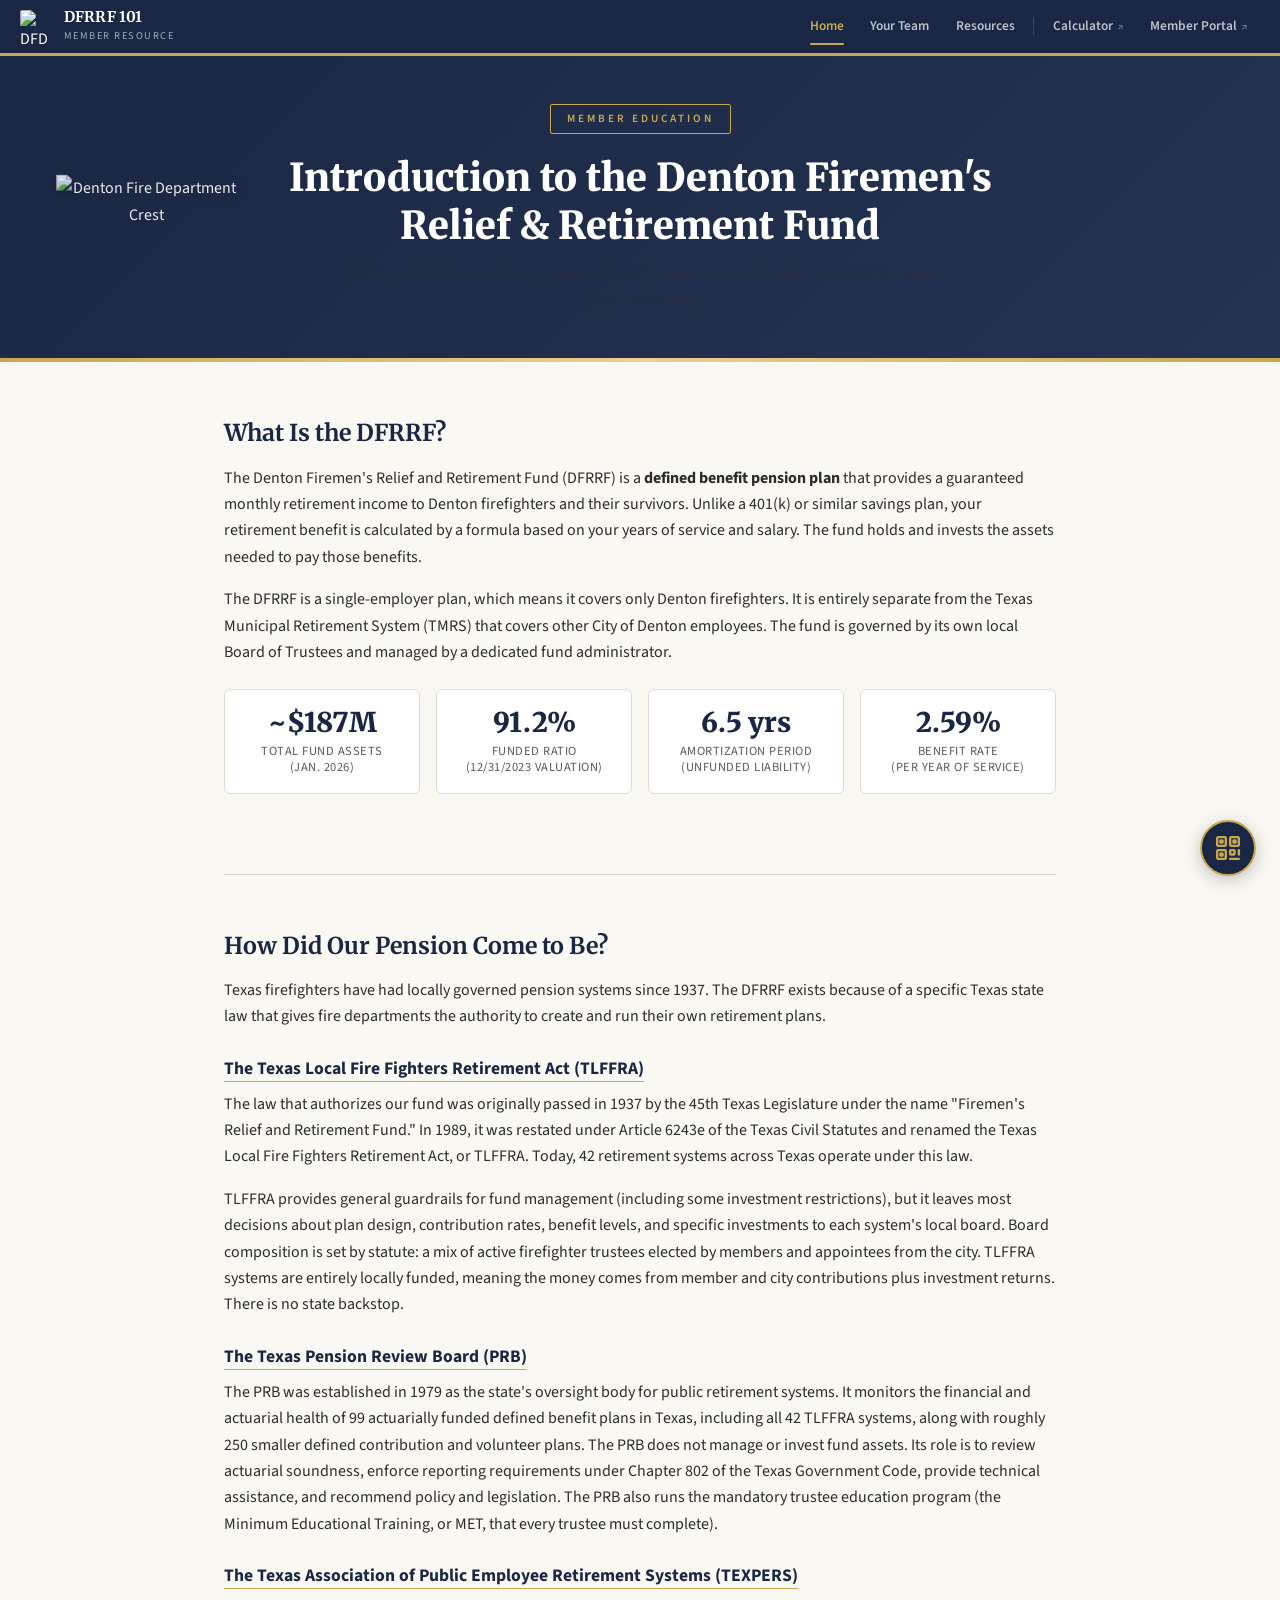
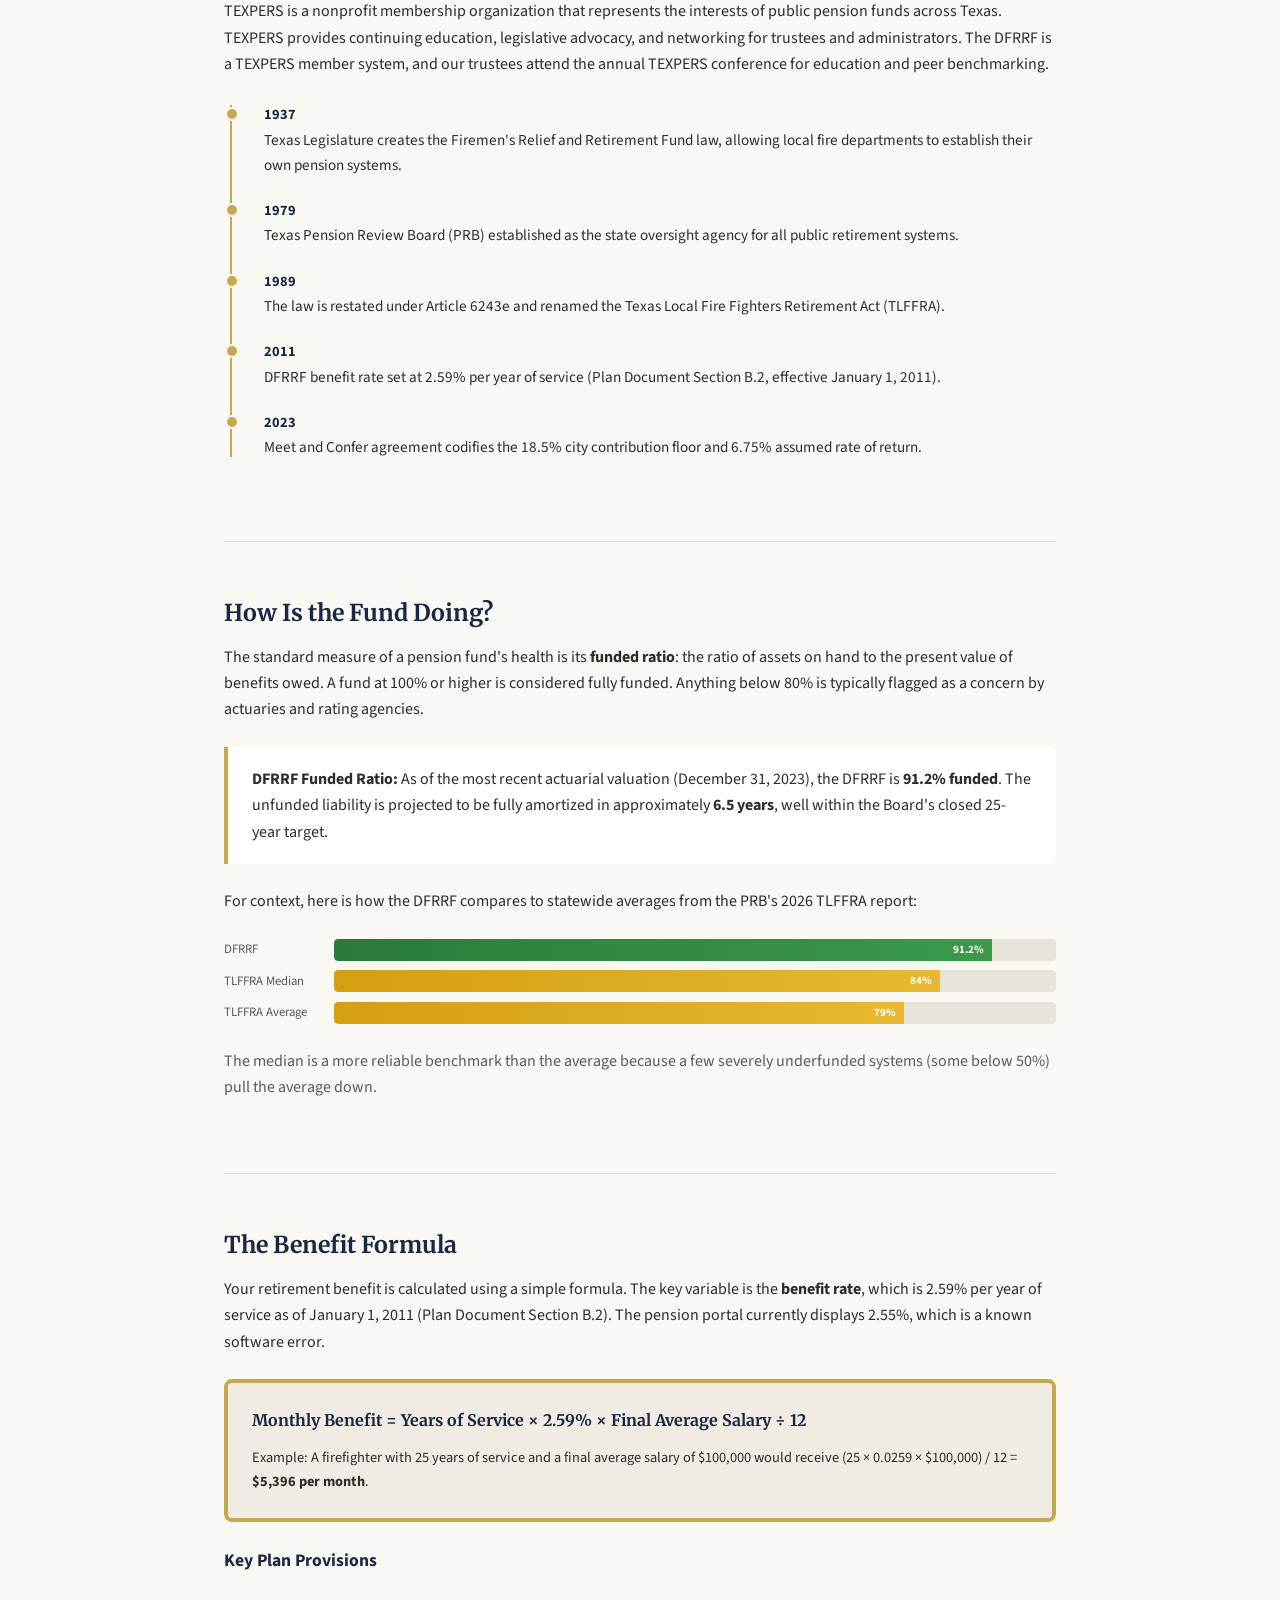
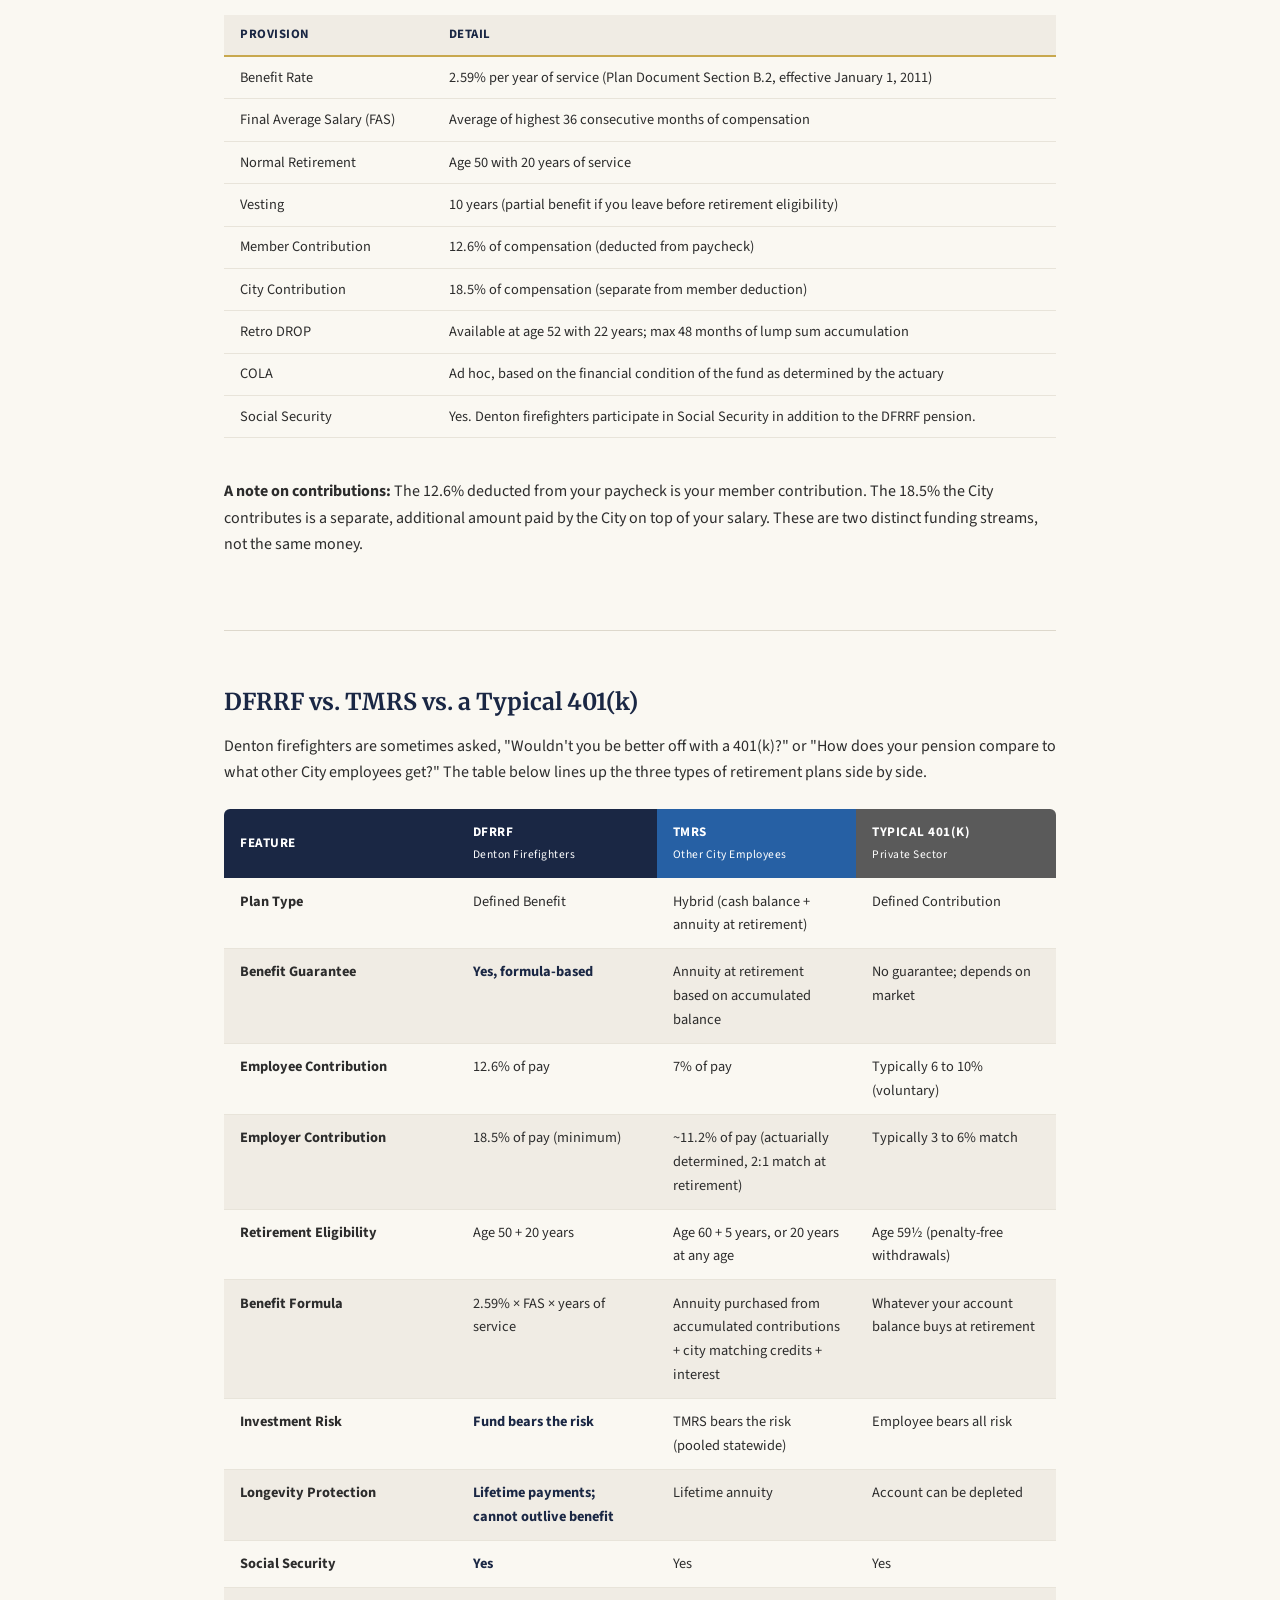
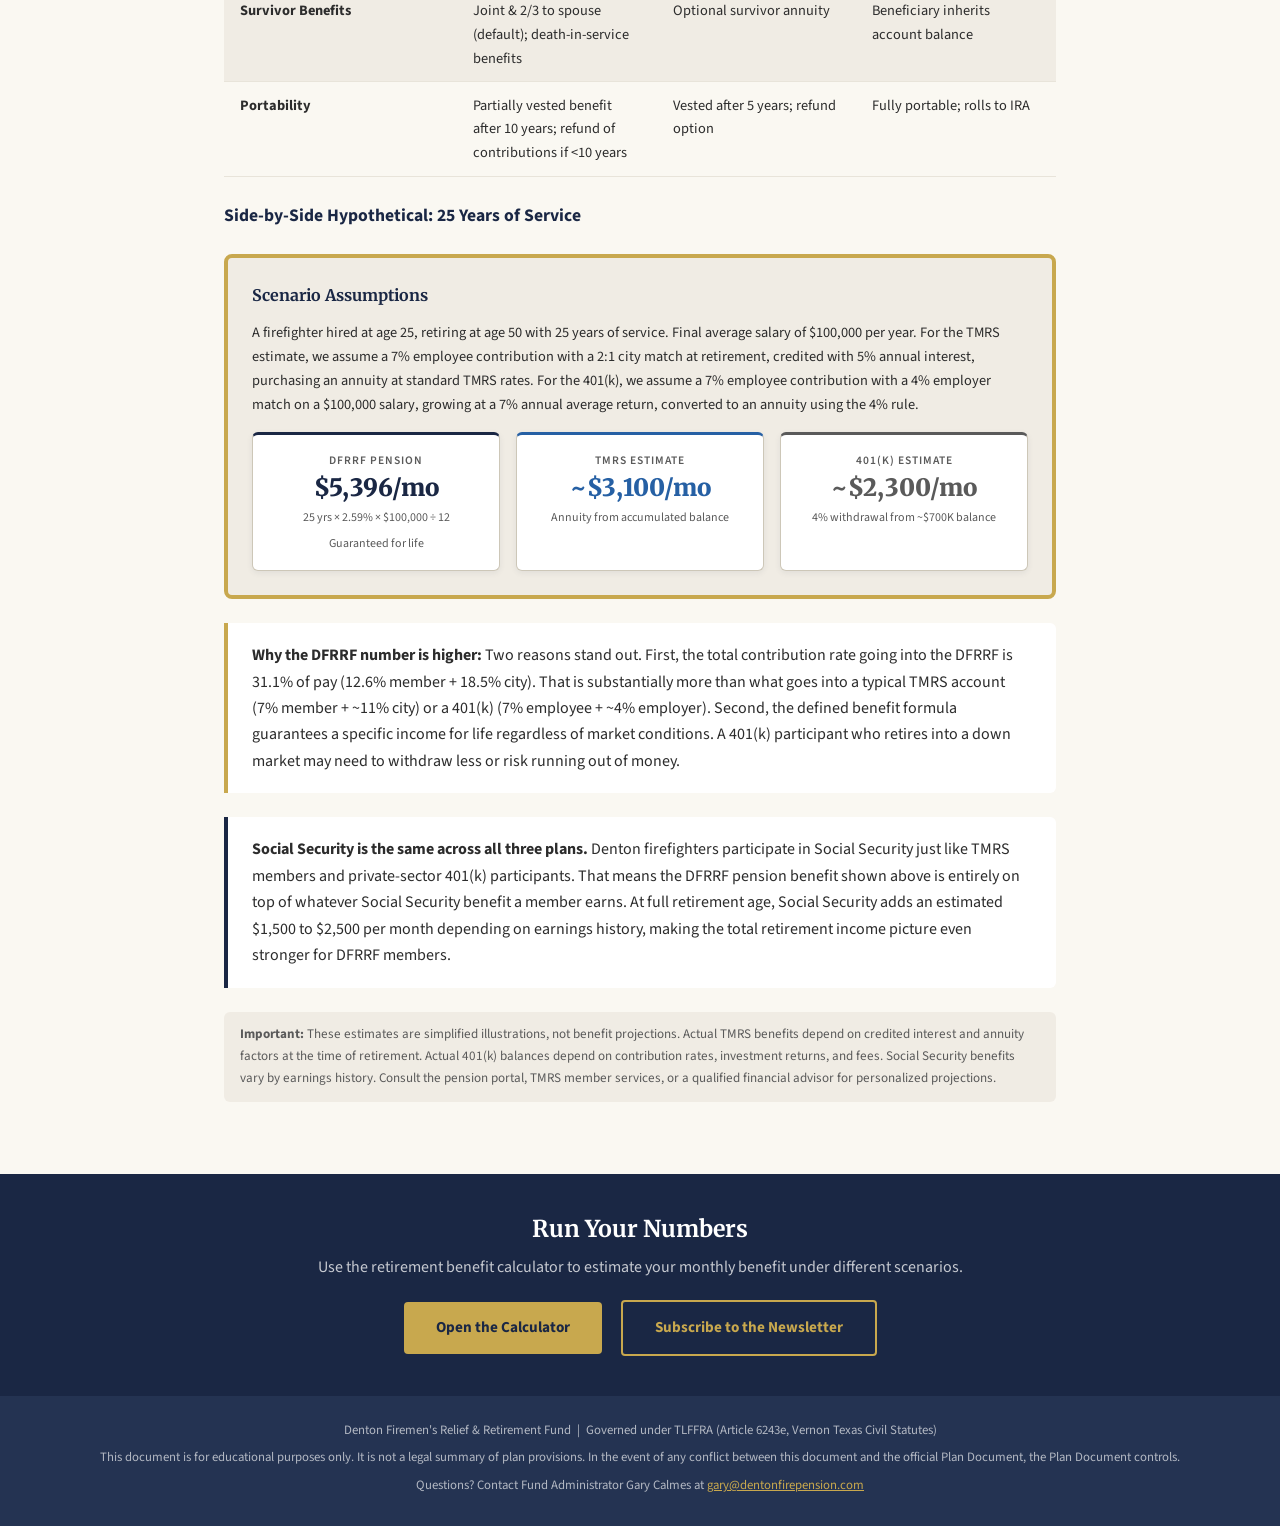
==== commit 3909c392: "Extract shared CSS, add desktop nav, combine Resources page - Extract all duplicated CSS into shared" ====
--- a/index.html
+++ b/index.html
@@ -1,144 +1,56 @@
-<!DOCTYPE html><html lang="en"><head>
+<!DOCTYPE html>
+<html lang="en">
+<head>
 <meta charset="UTF-8">
 <meta name="viewport" content="width=device-width, initial-scale=1.0">
 <link rel="icon" type="image/png" href="https://files.constantcontact.com/3720c3fd901/10017eb4-f7d2-424d-92ed-c1b5424b9869.png">
-<link href="https://fonts.googleapis.com/css2?family=Merriweather:wght@400;700;900&amp;family=Source+Sans+3:wght@300;400;600;700&amp;display=swap" rel="stylesheet">
-<title>DFRRF 101 — Denton Firemen's Relief &amp; Retirement Fund</title>
-<style>
-:root{--navy:#1a2744;--navy-light:#243352;--gold:#c8a84e;--gold-light:#e8d08e;--gold-dim:rgba(200,168,78,0.15);--cream:#faf8f2;--warm-gray:#f0ece4;--text:#2c2c2c;--text-light:#5a5a5a;--red-accent:#b03030;--green-accent:#2a7a3a;--blue-accent:#2660a4;--section-gap:3.5rem}
-*{margin:0;padding:0;box-sizing:border-box}
-body{font-family:'Source Sans 3','Segoe UI',sans-serif;color:var(--text);background:var(--cream);line-height:1.65;font-size:16px;-webkit-font-smoothing:antialiased;padding-top:56px}
-.nav-bar{position:fixed;top:0;left:0;right:0;z-index:1000;background:var(--navy);height:56px;display:flex;align-items:center;justify-content:space-between;padding:0 1.25rem;border-bottom:3px solid var(--gold);transition:box-shadow .3s}
-.nav-bar.scrolled{box-shadow:0 2px 16px rgba(0,0,0,.25)}
-.nav-brand{display:flex;align-items:center;gap:.6rem;text-decoration:none;color:#fff}
-.nav-brand img{width:34px;height:34px;border-radius:2px}
-.nav-brand-text{font-family:'Merriweather',Georgia,serif;font-weight:700;font-size:.92rem;letter-spacing:.3px;line-height:1.2}
-.nav-brand-sub{font-family:'Source Sans 3',sans-serif;font-size:.65rem;font-weight:400;opacity:.6;letter-spacing:1.5px;text-transform:uppercase}
-.hamburger{width:42px;height:42px;background:none;border:none;cursor:pointer;display:flex;flex-direction:column;align-items:center;justify-content:center;gap:5px;padding:8px;border-radius:4px;transition:background .2s;z-index:1002}
-.hamburger:hover{background:rgba(255,255,255,.1)}
-.hamburger span{display:block;width:22px;height:2px;background:#fff;border-radius:2px;transition:transform .3s,opacity .3s}
-.hamburger.open span:nth-child(1){transform:translateY(7px) rotate(45deg)}
-.hamburger.open span:nth-child(2){opacity:0}
-.hamburger.open span:nth-child(3){transform:translateY(-7px) rotate(-45deg)}
-.nav-overlay{position:fixed;top:0;left:0;right:0;bottom:0;background:rgba(0,0,0,.5);z-index:999;opacity:0;visibility:hidden;transition:opacity .3s,visibility .3s}
-.nav-overlay.open{opacity:1;visibility:visible}
-.nav-drawer{position:fixed;top:0;right:-320px;width:300px;max-width:85vw;height:100vh;background:var(--navy);z-index:1001;transition:right .35s cubic-bezier(.25,.46,.45,.94);display:flex;flex-direction:column;padding-top:72px;overflow-y:auto}
-.nav-drawer.open{right:0}
-.nav-drawer a{display:flex;align-items:center;gap:12px;padding:14px 24px;color:rgba(255,255,255,.85);text-decoration:none;font-size:1rem;font-weight:600;border-left:3px solid transparent;transition:all .2s}
-.nav-drawer a:hover,.nav-drawer a.active{color:#fff;background:rgba(200,168,78,.1);border-left-color:var(--gold)}
-.nav-drawer .nav-icon{font-size:1.15rem;width:24px;text-align:center;flex-shrink:0}
-.nav-drawer .nav-divider{height:1px;background:rgba(255,255,255,.08);margin:8px 24px}
-.nav-drawer .nav-section-label{font-size:.68rem;text-transform:uppercase;letter-spacing:2px;color:var(--gold);padding:16px 24px 6px;font-weight:700}
-.container{max-width:880px;margin:0 auto;padding:0 1.5rem;position:relative}
-section{padding:var(--section-gap) 0}
-section+section{border-top:1px solid #ddd8cc}
-h2{font-family:'Merriweather',Georgia,serif;font-size:1.45rem;font-weight:700;color:var(--navy);margin-bottom:1rem;line-height:1.3}
-h3{font-family:'Source Sans 3',sans-serif;font-size:1.1rem;font-weight:700;color:var(--navy);margin:1.5rem 0 .5rem}
-p{margin-bottom:1rem;color:var(--text)}
-.muted{color:var(--text-light)}
-.hero{background:linear-gradient(135deg,var(--navy) 0%,var(--navy-light) 100%);color:#fff;padding:3rem 1.5rem;text-align:center;position:relative;overflow:hidden}
-.hero-crest{position:absolute;left:3.5rem;top:calc(50% - .5rem);transform:translateY(-50%);width:180px;height:auto;opacity:.9;pointer-events:none;filter:drop-shadow(0 2px 8px rgba(0,0,0,.3));border-radius:0}
-@media(max-width:800px){.hero-crest{display:none}}
-.hero::after{content:'';position:absolute;bottom:0;left:0;right:0;height:4px;background:linear-gradient(90deg,var(--gold),var(--gold-light),var(--gold))}
-.hero-badge{display:inline-block;font-size:.7rem;letter-spacing:3px;text-transform:uppercase;color:var(--gold);border:1px solid var(--gold);border-radius:2px;padding:.3rem 1rem;margin-bottom:1.2rem;font-weight:600}
-.hero h1{font-family:'Merriweather',Georgia,serif;font-size:clamp(1.6rem,4vw,2.4rem);font-weight:900;line-height:1.25;margin-bottom:.6rem}
-.hero .subtitle{font-size:1.05rem;font-weight:300;opacity:.85;max-width:600px;margin:0 auto}
-.page-hero{background:linear-gradient(135deg,var(--navy) 0%,var(--navy-light) 100%);color:#fff;padding:2rem 1.5rem;text-align:center;position:relative}
-.page-hero::after{content:'';position:absolute;bottom:0;left:0;right:0;height:3px;background:linear-gradient(90deg,var(--gold),var(--gold-light),var(--gold))}
-.page-hero h1{font-family:'Merriweather',Georgia,serif;font-size:clamp(1.3rem,3.5vw,1.8rem);font-weight:900;line-height:1.3;margin-bottom:.3rem}
-.page-hero .subtitle{font-size:.95rem;font-weight:300;opacity:.8;max-width:550px;margin:0 auto}
-.stat-row{display:grid;grid-template-columns:repeat(auto-fit,minmax(160px,1fr));gap:1rem;margin:1.5rem 0}
-.stat-card{background:#fff;border:1px solid #e0dbd0;border-radius:6px;padding:1.1rem 1rem;text-align:center;transition:transform .3s ease,box-shadow .3s ease,border-color .3s ease;cursor:default}
-.stat-card:hover{transform:translateY(-6px);box-shadow:0 8px 24px rgba(26,39,68,.18);border-color:var(--gold)}
-.stat-card .number{font-family:'Merriweather',Georgia,serif;font-size:1.7rem;font-weight:900;color:var(--navy);line-height:1.1}
-.stat-card .label{font-size:.78rem;color:var(--text-light);text-transform:uppercase;letter-spacing:.5px;margin-top:.3rem;line-height:1.3}
-.timeline{position:relative;padding-left:2rem;margin:1.5rem 0}
-.timeline::before{content:'';position:absolute;left:6px;top:4px;bottom:4px;width:2px;background:var(--gold)}
-.timeline-item{position:relative;margin-bottom:1.2rem;padding-left:.5rem}
-.timeline-item::before{content:'';position:absolute;left:-1.95rem;top:6px;width:10px;height:10px;background:var(--gold);border-radius:50%;border:2px solid var(--cream)}
-.timeline-year{font-weight:700;color:var(--navy);font-size:.9rem}
-.timeline-text{font-size:.95rem;color:var(--text);margin:0}
-.info-box{background:#fff;border-left:4px solid var(--gold);border-radius:0 6px 6px 0;padding:1.2rem 1.5rem;margin:1.5rem 0}
-.info-box.navy-border{border-left-color:var(--navy)}
-.comparison-wrap{overflow-x:auto;margin:1.5rem 0;-webkit-overflow-scrolling:touch}
-table.comparison{width:100%;border-collapse:collapse;font-size:.9rem;min-width:600px}
-table.comparison thead th{background:var(--navy);color:#fff;font-weight:700;padding:.8rem 1rem;text-align:left;font-size:.82rem;text-transform:uppercase;letter-spacing:.5px}
-table.comparison thead th:first-child{border-radius:6px 0 0 0}
-table.comparison thead th:last-child{border-radius:0 6px 0 0}
-table.comparison tbody td{padding:.7rem 1rem;border-bottom:1px solid #e8e4da;vertical-align:top}
-table.comparison tbody tr:nth-child(even) td{background:var(--warm-gray)}
-table.comparison .highlight-cell{font-weight:700;color:var(--navy)}
-.th-dfrrf{background:var(--navy)!important}.th-tmrs{background:var(--blue-accent)!important}.th-401k{background:var(--text-light)!important}
-table.board{width:100%;border-collapse:collapse;font-size:.9rem;margin:1rem 0}
-table.board th{background:var(--warm-gray);padding:.6rem 1rem;text-align:left;font-weight:700;font-size:.8rem;text-transform:uppercase;letter-spacing:.5px;color:var(--navy);border-bottom:2px solid var(--gold)}
-table.board td{padding:.55rem 1rem;border-bottom:1px solid #e8e4da}
-.scenario-box{background:var(--warm-gray);border-radius:8px;padding:1.5rem;margin:1.5rem 0;transition:transform .35s ease,box-shadow .35s ease;cursor:default}
-.scenario-box:hover{transform:translateY(-5px) scale(1.008);box-shadow:0 12px 32px rgba(200,168,78,.22),0 4px 12px rgba(26,39,68,.10)}
-.scenario-box h4{font-family:'Merriweather',Georgia,serif;font-size:1rem;color:var(--navy);margin-bottom:.8rem}
-.result-row{display:grid;grid-template-columns:repeat(3,1fr);gap:1rem;margin-top:1rem}
-.result-card{background:#fff;border-radius:6px;padding:1rem;text-align:center;border:1px solid #cdc7b8;border-top:3px solid var(--navy);box-shadow:0 2px 6px rgba(26,39,68,.07)}
-.result-card.tmrs{border-top-color:var(--blue-accent)}.result-card.dc{border-top-color:var(--text-light)}
-.result-card .plan-name{font-size:.72rem;text-transform:uppercase;letter-spacing:1px;color:var(--text-light);margin-bottom:.3rem;font-weight:600}
-.result-card .amount{font-family:'Merriweather',Georgia,serif;font-size:1.5rem;font-weight:900;line-height:1.1}
-.result-card .amount.navy{color:var(--navy)}.result-card .amount.blue{color:var(--blue-accent)}.result-card .amount.gray{color:var(--text-light)}
-.result-card .note{font-size:.75rem;color:var(--text-light);margin-top:.4rem}
-.fund-bar-wrap{margin:1.5rem 0}.fund-bar-row{display:flex;align-items:center;margin-bottom:.6rem}.fund-bar-label{width:110px;font-size:.8rem;color:var(--text-light);flex-shrink:0}
-.fund-bar-track{flex:1;height:22px;background:#e8e4da;border-radius:4px;overflow:hidden;position:relative}
-.fund-bar-fill{height:100%;border-radius:4px 0 0 4px;display:flex;align-items:center;justify-content:flex-end;padding-right:8px;font-size:.7rem;font-weight:700;color:#fff;transition:width .6s ease}
-.fund-bar-fill.good{background:linear-gradient(90deg,var(--green-accent),#3a9a4a)}.fund-bar-fill.caution{background:linear-gradient(90deg,#d4a012,#e8b832)}.fund-bar-fill.warning{background:linear-gradient(90deg,var(--red-accent),#c04040)}
-.disclaimer{font-size:.82rem;color:var(--text-light);margin-top:1.5rem;padding:.8rem 1rem;background:var(--warm-gray);border-radius:6px}
-.cta-section{background:var(--navy);color:#fff;padding:2.5rem 1.5rem;text-align:center}
-.cta-section h2{color:#fff;margin-bottom:.6rem}
-.cta-section p{color:rgba(255,255,255,.75);margin-bottom:1.2rem}
-.cta-btn{display:inline-block;background:var(--gold);color:var(--navy);font-weight:700;padding:.85rem 2rem;border-radius:4px;text-decoration:none;font-size:.95rem;transition:transform .2s,box-shadow .2s}
-.cta-btn:hover{transform:translateY(-2px);box-shadow:0 4px 12px rgba(200,168,78,.4)}
-.cta-btn.cta-secondary{background:transparent;border:2px solid var(--gold);color:var(--gold);margin-left:1rem}
-.cta-btn.cta-secondary:hover{background:var(--gold);color:var(--navy)}
-.site-footer{background:var(--navy-light);color:rgba(255,255,255,.65);text-align:center;padding:1.5rem 1rem;font-size:.8rem;line-height:1.6}
-.site-footer p{margin-bottom:.4rem;color:rgba(255,255,255,.65)}
-.site-footer a{color:var(--gold)}
-.qr-fab{position:fixed;bottom:24px;right:24px;width:56px;height:56px;background:var(--navy);border:2px solid var(--gold);border-radius:50%;cursor:pointer;display:flex;align-items:center;justify-content:center;z-index:1000;box-shadow:0 4px 16px rgba(26,39,68,.25);transition:transform .2s,box-shadow .2s}
-.qr-fab:hover{transform:scale(1.08);box-shadow:0 6px 20px rgba(26,39,68,.35)}
-.qr-fab svg{width:26px;height:26px;color:var(--gold)}
-.qr-popup{position:fixed;bottom:96px;right:24px;background:#fff;border-radius:12px;padding:20px;box-shadow:0 8px 32px rgba(26,39,68,.2);z-index:1001;display:none;text-align:center;border:1px solid #e0dbd0}
-.qr-popup.open{display:block}
-.qr-popup img{width:200px;height:200px;border-radius:8px;border:1px solid #e8e4da}
-.qr-popup .qr-label{font-family:'Merriweather',Georgia,serif;font-weight:700;color:var(--navy);margin-top:12px;font-size:1rem}
-.qr-popup .qr-sublabel{font-size:.72rem;color:var(--text-light)}
-.qr-popup .qr-close{position:absolute;top:6px;right:10px;background:none;border:none;font-size:1.2rem;color:var(--text-light);cursor:pointer;line-height:1}
-.qr-popup .qr-close:hover{color:var(--navy)}
-.watermark{position:fixed;top:50%;left:50%;transform:translate(-50%,-50%);width:420px;height:460px;background-image:url('dfd-crest.png');background-size:contain;background-repeat:no-repeat;background-position:center;opacity:.04;pointer-events:none;z-index:0}
-@media(max-width:640px){.stat-row{grid-template-columns:repeat(2,1fr)}.result-row{grid-template-columns:1fr}.fund-bar-label{width:90px;font-size:.75rem}.cta-btn+.cta-btn{margin-left:0;margin-top:.8rem;display:block}.cta-btn{display:block}.team-grid{grid-template-columns:1fr 1fr}.provider-grid{grid-template-columns:1fr}.doc-grid{grid-template-columns:1fr}.nav-brand-text{font-size:.82rem}.qr-popup{right:12px;bottom:86px}.newsletter-issue{flex-direction:column;align-items:flex-start}}
-@media(max-width:420px){.team-grid{grid-template-columns:1fr}}
-</style>
-</head><body>
+<link href="https://fonts.googleapis.com/css2?family=Merriweather:wght@400;700;900&family=Source+Sans+3:wght@300;400;600;700&display=swap" rel="stylesheet">
+<link rel="stylesheet" href="styles.css">
+<title>DFRRF 101 &mdash; Denton Firemen's Relief &amp; Retirement Fund</title>
+</head>
+<body>
+
 <div class="watermark"></div>
+
+<!-- ========== NAVIGATION ========== -->
 <nav class="nav-bar" id="navBar">
   <a class="nav-brand" href="./">
     <img src="https://files.constantcontact.com/3720c3fd901/10017eb4-f7d2-424d-92ed-c1b5424b9869.png" alt="DFD">
     <div><div class="nav-brand-text">DFRRF 101</div><div class="nav-brand-sub">Member Resource</div></div>
   </a>
+  <div class="nav-links">
+    <a href="./" class="active">Home</a>
+    <a href="Team.html">Your Team</a>
+    <a href="Resources.html">Resources</a>
+    <span class="nav-sep"></span>
+    <a href="https://dentonfire.github.io/Denton_Firemen-s_Pension/" target="_blank" rel="noopener">Calculator<span class="external-indicator"> &#8599;</span></a>
+    <a href="https://dentonfirepension.com/Home.aspx" target="_blank" rel="noopener">Member Portal<span class="external-indicator"> &#8599;</span></a>
+  </div>
   <button class="hamburger" id="hamburgerBtn" aria-label="Open navigation"><span></span><span></span><span></span></button>
 </nav>
 <div class="nav-overlay" id="navOverlay"></div>
 <div class="nav-drawer" id="navDrawer">
   <div class="nav-section-label">Pages</div>
   <a href="./" class="active"><span class="nav-icon">&#127968;</span> Home</a>
-  <a href="Team.html" class=""><span class="nav-icon">&#128101;</span> Your Team</a>
-  <a href="Documents.html" class=""><span class="nav-icon">&#128218;</span> Document Library</a>
-  <a href="Newsletter.html" class=""><span class="nav-icon">&#128232;</span> Newsletter</a>
+  <a href="Team.html"><span class="nav-icon">&#128101;</span> Your Team</a>
+  <a href="Resources.html"><span class="nav-icon">&#128218;</span> Resources</a>
   <div class="nav-divider"></div>
   <div class="nav-section-label">Tools</div>
   <a href="https://dentonfire.github.io/Denton_Firemen-s_Pension/" target="_blank" rel="noopener"><span class="nav-icon">&#128178;</span> Retirement Calculator &#8599;</a>
   <a href="https://dentonfirepension.com/Home.aspx" target="_blank" rel="noopener"><span class="nav-icon">&#128274;</span> Member Portal &#8599;</a>
 </div>
+
+<!-- ========== HERO ========== -->
 <header class="hero">
   <img src="dfd-crest.png" alt="Denton Fire Department Crest" class="hero-crest">
   <div class="hero-badge">Member Education</div>
   <h1>Introduction to the Denton Firemen's<br>Relief &amp; Retirement Fund</h1>
   <p class="subtitle">A plain-language guide to your pension: how it works, where it stands, and what it means for your retirement.</p>
 </header>
+
+<!-- ========== CONTENT ========== -->
 <div class="container">
+
 <section>
   <h2>What Is the DFRRF?</h2>
   <p>The Denton Firemen's Relief and Retirement Fund (DFRRF) is a <strong>defined benefit pension plan</strong> that provides a guaranteed monthly retirement income to Denton firefighters and their survivors. Unlike a 401(k) or similar savings plan, your retirement benefit is calculated by a formula based on your years of service and salary. The fund holds and invests the assets needed to pay those benefits.</p>
@@ -150,6 +62,7 @@
     <div class="stat-card"><div class="number">2.59%</div><div class="label">Benefit Rate<br>(Per Year of Service)</div></div>
   </div>
 </section>
+
 <section>
   <h2>How Did Our Pension Come to Be?</h2>
   <p>Texas firefighters have had locally governed pension systems since 1937. The DFRRF exists because of a specific Texas state law that gives fire departments the authority to create and run their own retirement plans.</p>
@@ -168,6 +81,7 @@
     <div class="timeline-item"><span class="timeline-year">2023</span><p class="timeline-text">Meet and Confer agreement codifies the 18.5% city contribution floor and 6.75% assumed rate of return.</p></div>
   </div>
 </section>
+
 <section>
   <h2>How Is the Fund Doing?</h2>
   <p>The standard measure of a pension fund's health is its <strong>funded ratio</strong>: the ratio of assets on hand to the present value of benefits owed. A fund at 100% or higher is considered fully funded. Anything below 80% is typically flagged as a concern by actuaries and rating agencies.</p>
@@ -182,6 +96,7 @@
   </div>
   <p class="muted">The median is a more reliable benchmark than the average because a few severely underfunded systems (some below 50%) pull the average down.</p>
 </section>
+
 <section>
   <h2>The Benefit Formula</h2>
   <p>Your retirement benefit is calculated using a simple formula. The key variable is the <strong>benefit rate</strong>, which is 2.59% per year of service as of January 1, 2011 (Plan Document Section B.2). The pension portal currently displays 2.55%, which is a known software error.</p>
@@ -204,6 +119,7 @@
   </table></div>
   <p><strong>A note on contributions:</strong> The 12.6% deducted from your paycheck is your member contribution. The 18.5% the City contributes is a separate, additional amount paid by the City on top of your salary. These are two distinct funding streams, not the same money.</p>
 </section>
+
 <section>
   <h2>DFRRF vs. TMRS vs. a Typical 401(k)</h2>
   <p>Denton firefighters are sometimes asked, "Wouldn't you be better off with a 401(k)?" or "How does your pension compare to what other City employees get?" The table below lines up the three types of retirement plans side by side.</p>
@@ -222,6 +138,7 @@
     <tr><td><strong>Survivor Benefits</strong></td><td>Joint &amp; 2/3 to spouse (default); death-in-service benefits</td><td>Optional survivor annuity</td><td>Beneficiary inherits account balance</td></tr>
     <tr><td><strong>Portability</strong></td><td>Partially vested benefit after 10 years; refund of contributions if &lt;10 years</td><td>Vested after 5 years; refund option</td><td>Fully portable; rolls to IRA</td></tr>
   </tbody></table></div>
+
   <h3>Side-by-Side Hypothetical: 25 Years of Service</h3>
   <div class="scenario-box" style="border:4px solid var(--gold);">
     <h4>Scenario Assumptions</h4>
@@ -236,18 +153,25 @@
   <div class="info-box navy-border"><strong>Social Security is the same across all three plans.</strong> Denton firefighters participate in Social Security just like TMRS members and private-sector 401(k) participants. That means the DFRRF pension benefit shown above is entirely on top of whatever Social Security benefit a member earns. At full retirement age, Social Security adds an estimated $1,500 to $2,500 per month depending on earnings history, making the total retirement income picture even stronger for DFRRF members.</div>
   <p class="disclaimer"><strong>Important:</strong> These estimates are simplified illustrations, not benefit projections. Actual TMRS benefits depend on credited interest and annuity factors at the time of retirement. Actual 401(k) balances depend on contribution rates, investment returns, and fees. Social Security benefits vary by earnings history. Consult the pension portal, TMRS member services, or a qualified financial advisor for personalized projections.</p>
 </section>
+
 </div>
+
+<!-- ========== CTA ========== -->
 <div class="cta-section"><div class="container">
   <h2>Run Your Numbers</h2>
   <p>Use the retirement benefit calculator to estimate your monthly benefit under different scenarios.</p>
   <a href="https://dentonfire.github.io/Denton_Firemen-s_Pension/" target="_blank" rel="noopener" class="cta-btn">Open the Calculator</a>
-  <a href="Newsletter.html" class="cta-btn cta-secondary">Subscribe to the Newsletter</a>
+  <a href="Resources.html#newsletter" class="cta-btn cta-secondary">Subscribe to the Newsletter</a>
 </div></div>
+
+<!-- ========== FOOTER ========== -->
 <footer class="site-footer">
   <p>Denton Firemen's Relief &amp; Retirement Fund &nbsp;|&nbsp; Governed under TLFFRA (Article 6243e, Vernon Texas Civil Statutes)</p>
   <p>This document is for educational purposes only. It is not a legal summary of plan provisions. In the event of any conflict between this document and the official Plan Document, the Plan Document controls.</p>
-  <p style="margin-top:.5rem;">Questions? Contact Fund Administrator Gary Calmes at <span style="unicode-bidi:bidi-override;direction:ltr;">gary&#64;dentonfirepension.com</span></p>
+  <p style="margin-top:.5rem;">Questions? Contact Fund Administrator Gary Calmes at <a href="mailto:gary@dentonfirepension.com" style="color:var(--gold);">gary@dentonfirepension.com</a></p>
 </footer>
+
+<!-- ========== QR FAB ========== -->
 <button class="qr-fab" id="qrFab" aria-label="Show QR code">
   <svg viewBox="0 0 24 24" fill="none" stroke="currentColor" stroke-width="2.2" stroke-linecap="round" stroke-linejoin="round">
     <rect x="2" y="2" width="8" height="8" rx="1"/><rect x="14" y="2" width="8" height="8" rx="1"/><rect x="2" y="14" width="8" height="8" rx="1"/>
@@ -257,10 +181,11 @@
 </button>
 <div class="qr-popup" id="qrPopup">
   <button class="qr-close" id="qrClose">&times;</button>
-  <img src="https://api.qrserver.com/v1/create-qr-code/?size=250x250&amp;data=https%3A%2F%2Fdentonfire.github.io%2FPension%2F&amp;color=1a2744&amp;bgcolor=faf8f2" alt="QR Code">
+  <img src="https://api.qrserver.com/v1/create-qr-code/?size=250x250&data=https%3A%2F%2Fdentonfire.github.io%2FPension%2F&color=1a2744&bgcolor=faf8f2" alt="QR Code">
   <div class="qr-label">DFRRF 101</div>
   <div class="qr-sublabel">dentonfire.github.io/Pension</div>
 </div>
+
 <script>
 (function(){
   var btn=document.getElementById('hamburgerBtn'),drawer=document.getElementById('navDrawer'),overlay=document.getElementById('navOverlay');
@@ -276,4 +201,5 @@
   document.addEventListener('click',function(e){if(!popup.contains(e.target)&&e.target!==fab&&!fab.contains(e.target))popup.classList.remove('open')});
 })();
 </script>
-</body></html>
+</body>
+</html>
--- a/styles.css
+++ b/styles.css
@@ -0,0 +1,723 @@
+/* ============================================================
+   DFRRF 101 — Shared Stylesheet
+   Denton Firemen's Relief & Retirement Fund
+   ============================================================ */
+
+/* --- Design Tokens --- */
+:root {
+  --navy: #1a2744;
+  --navy-light: #243352;
+  --gold: #c8a84e;
+  --gold-light: #e8d08e;
+  --gold-dim: rgba(200, 168, 78, 0.15);
+  --cream: #faf8f2;
+  --warm-gray: #f0ece4;
+  --text: #2c2c2c;
+  --text-light: #5a5a5a;
+  --red-accent: #b03030;
+  --green-accent: #2a7a3a;
+  --blue-accent: #2660a4;
+  --section-gap: 3.5rem;
+}
+
+/* --- Reset --- */
+* { margin: 0; padding: 0; box-sizing: border-box; }
+
+body {
+  font-family: 'Source Sans 3', 'Segoe UI', sans-serif;
+  color: var(--text);
+  background: var(--cream);
+  line-height: 1.65;
+  font-size: 16px;
+  -webkit-font-smoothing: antialiased;
+  padding-top: 56px;
+}
+
+/* ============================================================
+   NAVIGATION
+   ============================================================ */
+.nav-bar {
+  position: fixed; top: 0; left: 0; right: 0; z-index: 1000;
+  background: var(--navy); height: 56px;
+  display: flex; align-items: center; justify-content: space-between;
+  padding: 0 1.25rem;
+  border-bottom: 3px solid var(--gold);
+  transition: box-shadow .3s;
+}
+.nav-bar.scrolled { box-shadow: 0 2px 16px rgba(0,0,0,.25); }
+
+.nav-brand {
+  display: flex; align-items: center; gap: .6rem;
+  text-decoration: none; color: #fff;
+}
+.nav-brand img { width: 34px; height: 34px; border-radius: 2px; }
+.nav-brand-text {
+  font-family: 'Merriweather', Georgia, serif;
+  font-weight: 700; font-size: .92rem;
+  letter-spacing: .3px; line-height: 1.2;
+}
+.nav-brand-sub {
+  font-family: 'Source Sans 3', sans-serif;
+  font-size: .65rem; font-weight: 400; opacity: .6;
+  letter-spacing: 1.5px; text-transform: uppercase;
+}
+
+/* --- Desktop nav links (visible ≥769px) --- */
+.nav-links {
+  display: none;
+  align-items: center;
+  gap: .15rem;
+}
+.nav-links a {
+  color: rgba(255,255,255,.7);
+  text-decoration: none;
+  font-size: .84rem;
+  font-weight: 600;
+  padding: .35rem .75rem;
+  border-radius: 3px;
+  transition: color .2s, background .2s;
+  position: relative;
+  white-space: nowrap;
+}
+.nav-links a:hover {
+  color: #fff;
+  background: rgba(255,255,255,.08);
+}
+.nav-links a.active {
+  color: var(--gold);
+}
+.nav-links a.active::after {
+  content: '';
+  position: absolute;
+  bottom: -2px; left: .75rem; right: .75rem;
+  height: 2px;
+  background: var(--gold);
+  border-radius: 1px;
+}
+.nav-links .nav-sep {
+  width: 1px; height: 18px;
+  background: rgba(255,255,255,.15);
+  margin: 0 .25rem;
+  flex-shrink: 0;
+}
+.nav-links .external-indicator {
+  font-size: .7rem;
+  opacity: .5;
+  margin-left: 2px;
+}
+
+/* --- Hamburger (visible <769px) --- */
+.hamburger {
+  width: 42px; height: 42px;
+  background: none; border: none; cursor: pointer;
+  display: flex; flex-direction: column;
+  align-items: center; justify-content: center;
+  gap: 5px; padding: 8px; border-radius: 4px;
+  transition: background .2s; z-index: 1002;
+}
+.hamburger:hover { background: rgba(255,255,255,.1); }
+.hamburger span {
+  display: block; width: 22px; height: 2px;
+  background: #fff; border-radius: 2px;
+  transition: transform .3s, opacity .3s;
+}
+.hamburger.open span:nth-child(1) { transform: translateY(7px) rotate(45deg); }
+.hamburger.open span:nth-child(2) { opacity: 0; }
+.hamburger.open span:nth-child(3) { transform: translateY(-7px) rotate(-45deg); }
+
+/* --- Mobile drawer --- */
+.nav-overlay {
+  position: fixed; top: 0; left: 0; right: 0; bottom: 0;
+  background: rgba(0,0,0,.5); z-index: 999;
+  opacity: 0; visibility: hidden;
+  transition: opacity .3s, visibility .3s;
+}
+.nav-overlay.open { opacity: 1; visibility: visible; }
+
+.nav-drawer {
+  position: fixed; top: 0; right: -320px;
+  width: 300px; max-width: 85vw; height: 100vh;
+  background: var(--navy); z-index: 1001;
+  transition: right .35s cubic-bezier(.25,.46,.45,.94);
+  display: flex; flex-direction: column;
+  padding-top: 72px; overflow-y: auto;
+}
+.nav-drawer.open { right: 0; }
+.nav-drawer a {
+  display: flex; align-items: center; gap: 12px;
+  padding: 14px 24px;
+  color: rgba(255,255,255,.85); text-decoration: none;
+  font-size: 1rem; font-weight: 600;
+  border-left: 3px solid transparent;
+  transition: all .2s;
+}
+.nav-drawer a:hover,
+.nav-drawer a.active {
+  color: #fff;
+  background: rgba(200,168,78,.1);
+  border-left-color: var(--gold);
+}
+.nav-drawer .nav-icon {
+  font-size: 1.15rem; width: 24px;
+  text-align: center; flex-shrink: 0;
+}
+.nav-drawer .nav-divider {
+  height: 1px; background: rgba(255,255,255,.08);
+  margin: 8px 24px;
+}
+.nav-drawer .nav-section-label {
+  font-size: .68rem; text-transform: uppercase;
+  letter-spacing: 2px; color: var(--gold);
+  padding: 16px 24px 6px; font-weight: 700;
+}
+
+/* ============================================================
+   LAYOUT
+   ============================================================ */
+.container {
+  max-width: 880px;
+  margin: 0 auto;
+  padding: 0 1.5rem;
+  position: relative;
+}
+
+section { padding: var(--section-gap) 0; }
+section + section { border-top: 1px solid #ddd8cc; }
+
+/* ============================================================
+   TYPOGRAPHY
+   ============================================================ */
+h2 {
+  font-family: 'Merriweather', Georgia, serif;
+  font-size: 1.45rem; font-weight: 700;
+  color: var(--navy); margin-bottom: 1rem; line-height: 1.3;
+}
+h3 {
+  font-family: 'Source Sans 3', sans-serif;
+  font-size: 1.1rem; font-weight: 700;
+  color: var(--navy); margin: 1.5rem 0 .5rem;
+}
+p { margin-bottom: 1rem; color: var(--text); }
+.muted { color: var(--text-light); }
+
+/* ============================================================
+   HERO SECTIONS
+   ============================================================ */
+.hero {
+  background: linear-gradient(135deg, var(--navy) 0%, var(--navy-light) 100%);
+  color: #fff; padding: 3rem 1.5rem;
+  text-align: center; position: relative; overflow: hidden;
+}
+.hero-crest {
+  position: absolute; left: 3.5rem;
+  top: calc(50% - .5rem); transform: translateY(-50%);
+  width: 180px; height: auto; opacity: .9;
+  pointer-events: none;
+  filter: drop-shadow(0 2px 8px rgba(0,0,0,.3));
+}
+.hero::after {
+  content: ''; position: absolute;
+  bottom: 0; left: 0; right: 0; height: 4px;
+  background: linear-gradient(90deg, var(--gold), var(--gold-light), var(--gold));
+}
+.hero-badge {
+  display: inline-block; font-size: .7rem;
+  letter-spacing: 3px; text-transform: uppercase;
+  color: var(--gold); border: 1px solid var(--gold);
+  border-radius: 2px; padding: .3rem 1rem;
+  margin-bottom: 1.2rem; font-weight: 600;
+}
+.hero h1 {
+  font-family: 'Merriweather', Georgia, serif;
+  font-size: clamp(1.6rem, 4vw, 2.4rem);
+  font-weight: 900; line-height: 1.25; margin-bottom: .6rem;
+}
+.hero .subtitle {
+  font-size: 1.05rem; font-weight: 300;
+  opacity: .85; max-width: 600px; margin: 0 auto;
+}
+
+/* Subpage hero (smaller) */
+.page-hero {
+  background: linear-gradient(135deg, var(--navy) 0%, var(--navy-light) 100%);
+  color: #fff; padding: 2rem 1.5rem;
+  text-align: center; position: relative; overflow: hidden;
+}
+.page-hero::after {
+  content: ''; position: absolute;
+  bottom: 0; left: 0; right: 0; height: 3px;
+  background: linear-gradient(90deg, var(--gold), var(--gold-light), var(--gold));
+}
+.page-hero h1 {
+  font-family: 'Merriweather', Georgia, serif;
+  font-size: clamp(1.3rem, 3.5vw, 1.8rem);
+  font-weight: 900; line-height: 1.3; margin-bottom: .3rem;
+}
+.page-hero .subtitle {
+  font-size: .95rem; font-weight: 300;
+  opacity: .8; max-width: 550px; margin: 0 auto;
+}
+
+/* ============================================================
+   STAT CARDS
+   ============================================================ */
+.stat-row {
+  display: grid;
+  grid-template-columns: repeat(auto-fit, minmax(160px, 1fr));
+  gap: 1rem; margin: 1.5rem 0;
+}
+.stat-card {
+  background: #fff; border: 1px solid #e0dbd0;
+  border-radius: 6px; padding: 1.1rem 1rem;
+  text-align: center;
+  transition: transform .3s ease, box-shadow .3s ease, border-color .3s ease;
+  cursor: default;
+}
+.stat-card:hover {
+  transform: translateY(-6px);
+  box-shadow: 0 8px 24px rgba(26,39,68,.18);
+  border-color: var(--gold);
+}
+.stat-card .number {
+  font-family: 'Merriweather', Georgia, serif;
+  font-size: 1.7rem; font-weight: 900;
+  color: var(--navy); line-height: 1.1;
+}
+.stat-card .label {
+  font-size: .78rem; color: var(--text-light);
+  text-transform: uppercase; letter-spacing: .5px;
+  margin-top: .3rem; line-height: 1.3;
+}
+
+/* ============================================================
+   TIMELINE
+   ============================================================ */
+.timeline {
+  position: relative; padding-left: 2rem; margin: 1.5rem 0;
+}
+.timeline::before {
+  content: ''; position: absolute;
+  left: 6px; top: 4px; bottom: 4px;
+  width: 2px; background: var(--gold);
+}
+.timeline-item {
+  position: relative; margin-bottom: 1.2rem; padding-left: .5rem;
+}
+.timeline-item::before {
+  content: ''; position: absolute;
+  left: -1.95rem; top: 6px;
+  width: 10px; height: 10px;
+  background: var(--gold); border-radius: 50%;
+  border: 2px solid var(--cream);
+}
+.timeline-year { font-weight: 700; color: var(--navy); font-size: .9rem; }
+.timeline-text { font-size: .95rem; color: var(--text); margin: 0; }
+
+/* ============================================================
+   INFO BOXES
+   ============================================================ */
+.info-box {
+  background: #fff;
+  border-left: 4px solid var(--gold);
+  border-radius: 0 6px 6px 0;
+  padding: 1.2rem 1.5rem;
+  margin: 1.5rem 0;
+}
+.info-box.navy-border { border-left-color: var(--navy); }
+
+/* ============================================================
+   TABLES
+   ============================================================ */
+.comparison-wrap {
+  overflow-x: auto; margin: 1.5rem 0;
+  -webkit-overflow-scrolling: touch;
+}
+table.comparison {
+  width: 100%; border-collapse: collapse;
+  font-size: .9rem; min-width: 600px;
+}
+table.comparison thead th {
+  background: var(--navy); color: #fff;
+  font-weight: 700; padding: .8rem 1rem;
+  text-align: left; font-size: .82rem;
+  text-transform: uppercase; letter-spacing: .5px;
+}
+table.comparison thead th:first-child { border-radius: 6px 0 0 0; }
+table.comparison thead th:last-child  { border-radius: 0 6px 0 0; }
+table.comparison tbody td {
+  padding: .7rem 1rem;
+  border-bottom: 1px solid #e8e4da;
+  vertical-align: top;
+}
+table.comparison tbody tr:nth-child(even) td { background: var(--warm-gray); }
+table.comparison .highlight-cell { font-weight: 700; color: var(--navy); }
+.th-dfrrf { background: var(--navy) !important; }
+.th-tmrs  { background: var(--blue-accent) !important; }
+.th-401k  { background: var(--text-light) !important; }
+
+table.board {
+  width: 100%; border-collapse: collapse;
+  font-size: .9rem; margin: 1rem 0;
+}
+table.board th {
+  background: var(--warm-gray); padding: .6rem 1rem;
+  text-align: left; font-weight: 700;
+  font-size: .8rem; text-transform: uppercase;
+  letter-spacing: .5px; color: var(--navy);
+  border-bottom: 2px solid var(--gold);
+}
+table.board td {
+  padding: .55rem 1rem;
+  border-bottom: 1px solid #e8e4da;
+}
+
+/* ============================================================
+   SCENARIO / RESULT CARDS
+   ============================================================ */
+.scenario-box {
+  background: var(--warm-gray); border-radius: 8px;
+  padding: 1.5rem; margin: 1.5rem 0;
+  transition: transform .35s ease, box-shadow .35s ease;
+  cursor: default;
+}
+.scenario-box:hover {
+  transform: translateY(-5px) scale(1.008);
+  box-shadow: 0 12px 32px rgba(200,168,78,.22), 0 4px 12px rgba(26,39,68,.10);
+}
+.scenario-box h4 {
+  font-family: 'Merriweather', Georgia, serif;
+  font-size: 1rem; color: var(--navy); margin-bottom: .8rem;
+}
+
+.result-row {
+  display: grid; grid-template-columns: repeat(3, 1fr);
+  gap: 1rem; margin-top: 1rem;
+}
+.result-card {
+  background: #fff; border-radius: 6px;
+  padding: 1rem; text-align: center;
+  border: 1px solid #cdc7b8;
+  border-top: 3px solid var(--navy);
+  box-shadow: 0 2px 6px rgba(26,39,68,.07);
+}
+.result-card.tmrs { border-top-color: var(--blue-accent); }
+.result-card.dc   { border-top-color: var(--text-light); }
+.result-card .plan-name {
+  font-size: .72rem; text-transform: uppercase;
+  letter-spacing: 1px; color: var(--text-light);
+  margin-bottom: .3rem; font-weight: 600;
+}
+.result-card .amount {
+  font-family: 'Merriweather', Georgia, serif;
+  font-size: 1.5rem; font-weight: 900; line-height: 1.1;
+}
+.result-card .amount.navy { color: var(--navy); }
+.result-card .amount.blue { color: var(--blue-accent); }
+.result-card .amount.gray { color: var(--text-light); }
+.result-card .note {
+  font-size: .75rem; color: var(--text-light); margin-top: .4rem;
+}
+
+/* ============================================================
+   FUND HEALTH BARS
+   ============================================================ */
+.fund-bar-wrap { margin: 1.5rem 0; }
+.fund-bar-row { display: flex; align-items: center; margin-bottom: .6rem; }
+.fund-bar-label {
+  width: 110px; font-size: .8rem;
+  color: var(--text-light); flex-shrink: 0;
+}
+.fund-bar-track {
+  flex: 1; height: 22px; background: #e8e4da;
+  border-radius: 4px; overflow: hidden; position: relative;
+}
+.fund-bar-fill {
+  height: 100%; border-radius: 4px 0 0 4px;
+  display: flex; align-items: center; justify-content: flex-end;
+  padding-right: 8px; font-size: .7rem;
+  font-weight: 700; color: #fff;
+  transition: width .6s ease;
+}
+.fund-bar-fill.good    { background: linear-gradient(90deg, var(--green-accent), #3a9a4a); }
+.fund-bar-fill.caution { background: linear-gradient(90deg, #d4a012, #e8b832); }
+.fund-bar-fill.warning { background: linear-gradient(90deg, var(--red-accent), #c04040); }
+
+/* ============================================================
+   TEAM CARDS
+   ============================================================ */
+.team-grid {
+  display: grid;
+  grid-template-columns: repeat(auto-fit, minmax(140px, 1fr));
+  gap: 1.2rem; margin: 1.5rem 0;
+}
+.team-card {
+  background: #fff; border: 1px solid #e0dbd0;
+  border-radius: 8px; padding: 1.2rem 1rem;
+  text-align: center;
+  transition: transform .3s, box-shadow .3s, border-color .3s;
+}
+.team-card:hover {
+  transform: translateY(-4px);
+  box-shadow: 0 6px 20px rgba(26,39,68,.12);
+  border-color: var(--gold);
+}
+.team-avatar {
+  width: 72px; height: 72px;
+  border-radius: 50%; margin: 0 auto .8rem;
+  background: var(--warm-gray); overflow: hidden;
+  border: 2px solid var(--gold);
+}
+.team-avatar img { width: 100%; height: 100%; object-fit: cover; }
+.team-name { font-weight: 700; color: var(--navy); font-size: .95rem; margin-bottom: .15rem; }
+.team-role { font-size: .78rem; color: var(--text-light); }
+
+/* ============================================================
+   SERVICE PROVIDER CARDS
+   ============================================================ */
+.provider-grid {
+  display: grid;
+  grid-template-columns: repeat(auto-fit, minmax(260px, 1fr));
+  gap: 1rem; margin: 1.5rem 0;
+}
+.provider-card {
+  background: #fff; border: 1px solid #e0dbd0;
+  border-radius: 8px; padding: 1rem 1.2rem;
+  transition: border-color .3s;
+}
+.provider-card:hover { border-color: var(--gold); }
+.provider-role {
+  font-size: .72rem; text-transform: uppercase;
+  letter-spacing: 1px; color: var(--gold);
+  font-weight: 700; margin-bottom: .3rem;
+}
+.provider-name {
+  font-weight: 700; color: var(--navy);
+  font-size: 1rem; margin-bottom: .3rem;
+}
+.provider-org {
+  font-size: .88rem; color: var(--text-light); line-height: 1.5;
+}
+.provider-photo {
+  width: 36px; height: 36px;
+  border-radius: 50%; overflow: hidden;
+  flex-shrink: 0; border: 1px solid var(--gold);
+}
+.provider-photo img { width: 100%; height: 100%; object-fit: cover; }
+
+/* ============================================================
+   DOCUMENT CARDS
+   ============================================================ */
+.doc-grid {
+  display: grid;
+  grid-template-columns: repeat(auto-fit, minmax(280px, 1fr));
+  gap: 1rem; margin: 1.5rem 0;
+}
+.doc-card {
+  display: flex; gap: 1rem;
+  background: #fff; border: 1px solid #e0dbd0;
+  border-radius: 8px; padding: 1rem 1.2rem;
+  text-decoration: none; color: inherit;
+  transition: border-color .3s, transform .3s, box-shadow .3s;
+}
+.doc-card:hover {
+  border-color: var(--gold);
+  transform: translateY(-2px);
+  box-shadow: 0 4px 12px rgba(26,39,68,.08);
+}
+.doc-icon {
+  width: 44px; height: 44px; border-radius: 6px;
+  display: flex; align-items: center; justify-content: center;
+  font-size: .65rem; font-weight: 700;
+  text-transform: uppercase; letter-spacing: .5px;
+  flex-shrink: 0;
+}
+.doc-icon.pdf { background: #e8d8d8; color: var(--red-accent); }
+.doc-title {
+  font-weight: 700; color: var(--navy);
+  font-size: .95rem; margin-bottom: .25rem;
+}
+.doc-desc {
+  font-size: .82rem; color: var(--text-light); line-height: 1.45;
+}
+
+/* ============================================================
+   NEWSLETTER COMPONENTS
+   ============================================================ */
+.newsletter-block { text-align: center; padding: 1rem 0; }
+.newsletter-block h2 { margin-bottom: .8rem; }
+
+.newsletter-archive { margin: 1.5rem 0; }
+.newsletter-issue {
+  display: flex; align-items: center;
+  justify-content: space-between; gap: 1.5rem;
+  background: #fff; border: 1px solid #e0dbd0;
+  border-radius: 8px; padding: 1.2rem 1.5rem;
+  margin-bottom: 1rem;
+  transition: border-color .3s;
+}
+.newsletter-issue:hover { border-color: var(--gold); }
+.issue-info { flex: 1; }
+.issue-num {
+  font-size: .72rem; text-transform: uppercase;
+  letter-spacing: 1.5px; color: var(--gold);
+  font-weight: 700; margin-bottom: .25rem;
+}
+.issue-title {
+  font-weight: 700; color: var(--navy);
+  font-size: 1.05rem; margin-bottom: .3rem;
+}
+.issue-desc {
+  font-size: .88rem; color: var(--text-light); line-height: 1.5;
+}
+.issue-link {
+  display: inline-block; background: var(--navy); color: #fff;
+  font-weight: 600; padding: .6rem 1.2rem;
+  border-radius: 4px; text-decoration: none;
+  font-size: .85rem; transition: background .2s, transform .2s;
+  white-space: nowrap;
+}
+.issue-link:hover {
+  background: var(--navy-light);
+  transform: translateY(-1px);
+}
+
+/* ============================================================
+   DISCLAIMER
+   ============================================================ */
+.disclaimer {
+  font-size: .82rem; color: var(--text-light);
+  margin-top: 1.5rem; padding: .8rem 1rem;
+  background: var(--warm-gray); border-radius: 6px;
+}
+
+/* ============================================================
+   CTA SECTION
+   ============================================================ */
+.cta-section {
+  background: var(--navy); color: #fff;
+  padding: 2.5rem 1.5rem; text-align: center;
+}
+.cta-section h2 { color: #fff; margin-bottom: .6rem; }
+.cta-section p { color: rgba(255,255,255,.75); margin-bottom: 1.2rem; }
+
+.cta-btn {
+  display: inline-block; background: var(--gold);
+  color: var(--navy); font-weight: 700;
+  padding: .85rem 2rem; border-radius: 4px;
+  text-decoration: none; font-size: .95rem;
+  transition: transform .2s, box-shadow .2s;
+}
+.cta-btn:hover {
+  transform: translateY(-2px);
+  box-shadow: 0 4px 12px rgba(200,168,78,.4);
+}
+.cta-btn.cta-secondary {
+  background: transparent;
+  border: 2px solid var(--gold);
+  color: var(--gold); margin-left: 1rem;
+}
+.cta-btn.cta-secondary:hover {
+  background: var(--gold); color: var(--navy);
+}
+
+/* ============================================================
+   FOOTER
+   ============================================================ */
+.site-footer {
+  background: var(--navy-light);
+  color: rgba(255,255,255,.65);
+  text-align: center; padding: 1.5rem 1rem;
+  font-size: .8rem; line-height: 1.6;
+}
+.site-footer p { margin-bottom: .4rem; color: rgba(255,255,255,.65); }
+.site-footer a { color: var(--gold); }
+
+/* ============================================================
+   QR CODE FAB
+   ============================================================ */
+.qr-fab {
+  position: fixed; bottom: 24px; right: 24px;
+  width: 56px; height: 56px;
+  background: var(--navy); border: 2px solid var(--gold);
+  border-radius: 50%; cursor: pointer;
+  display: flex; align-items: center; justify-content: center;
+  z-index: 1000;
+  box-shadow: 0 4px 16px rgba(26,39,68,.25);
+  transition: transform .2s, box-shadow .2s;
+}
+.qr-fab:hover {
+  transform: scale(1.08);
+  box-shadow: 0 6px 20px rgba(26,39,68,.35);
+}
+.qr-fab svg { width: 26px; height: 26px; color: var(--gold); }
+
+.qr-popup {
+  position: fixed; bottom: 96px; right: 24px;
+  background: #fff; border-radius: 12px;
+  padding: 20px;
+  box-shadow: 0 8px 32px rgba(26,39,68,.2);
+  z-index: 1001; display: none;
+  text-align: center; border: 1px solid #e0dbd0;
+}
+.qr-popup.open { display: block; }
+.qr-popup img {
+  width: 200px; height: 200px;
+  border-radius: 8px; border: 1px solid #e8e4da;
+}
+.qr-popup .qr-label {
+  font-family: 'Merriweather', Georgia, serif;
+  font-weight: 700; color: var(--navy);
+  margin-top: 12px; font-size: 1rem;
+}
+.qr-popup .qr-sublabel { font-size: .72rem; color: var(--text-light); }
+.qr-popup .qr-close {
+  position: absolute; top: 6px; right: 10px;
+  background: none; border: none;
+  font-size: 1.2rem; color: var(--text-light);
+  cursor: pointer; line-height: 1;
+}
+.qr-popup .qr-close:hover { color: var(--navy); }
+
+/* ============================================================
+   WATERMARK
+   ============================================================ */
+.watermark {
+  position: fixed; top: 50%; left: 50%;
+  transform: translate(-50%, -50%);
+  width: 420px; height: 460px;
+  background-image: url('dfd-crest.png');
+  background-size: contain;
+  background-repeat: no-repeat;
+  background-position: center;
+  opacity: .04; pointer-events: none; z-index: 0;
+}
+
+/* ============================================================
+   RESPONSIVE
+   ============================================================ */
+@media (min-width: 769px) {
+  .nav-links { display: flex; }
+  .hamburger { display: none; }
+}
+
+@media (max-width: 800px) {
+  .hero-crest { display: none; }
+}
+
+@media (max-width: 640px) {
+  .stat-row { grid-template-columns: repeat(2, 1fr); }
+  .result-row { grid-template-columns: 1fr; }
+  .fund-bar-label { width: 90px; font-size: .75rem; }
+  .cta-btn + .cta-btn { margin-left: 0; margin-top: .8rem; display: block; }
+  .cta-btn { display: block; }
+  .team-grid { grid-template-columns: 1fr 1fr; }
+  .provider-grid { grid-template-columns: 1fr; }
+  .doc-grid { grid-template-columns: 1fr; }
+  .nav-brand-text { font-size: .82rem; }
+  .qr-popup { right: 12px; bottom: 86px; }
+  .newsletter-issue { flex-direction: column; align-items: flex-start; }
+}
+
+@media (max-width: 420px) {
+  .team-grid { grid-template-columns: 1fr; }
+}
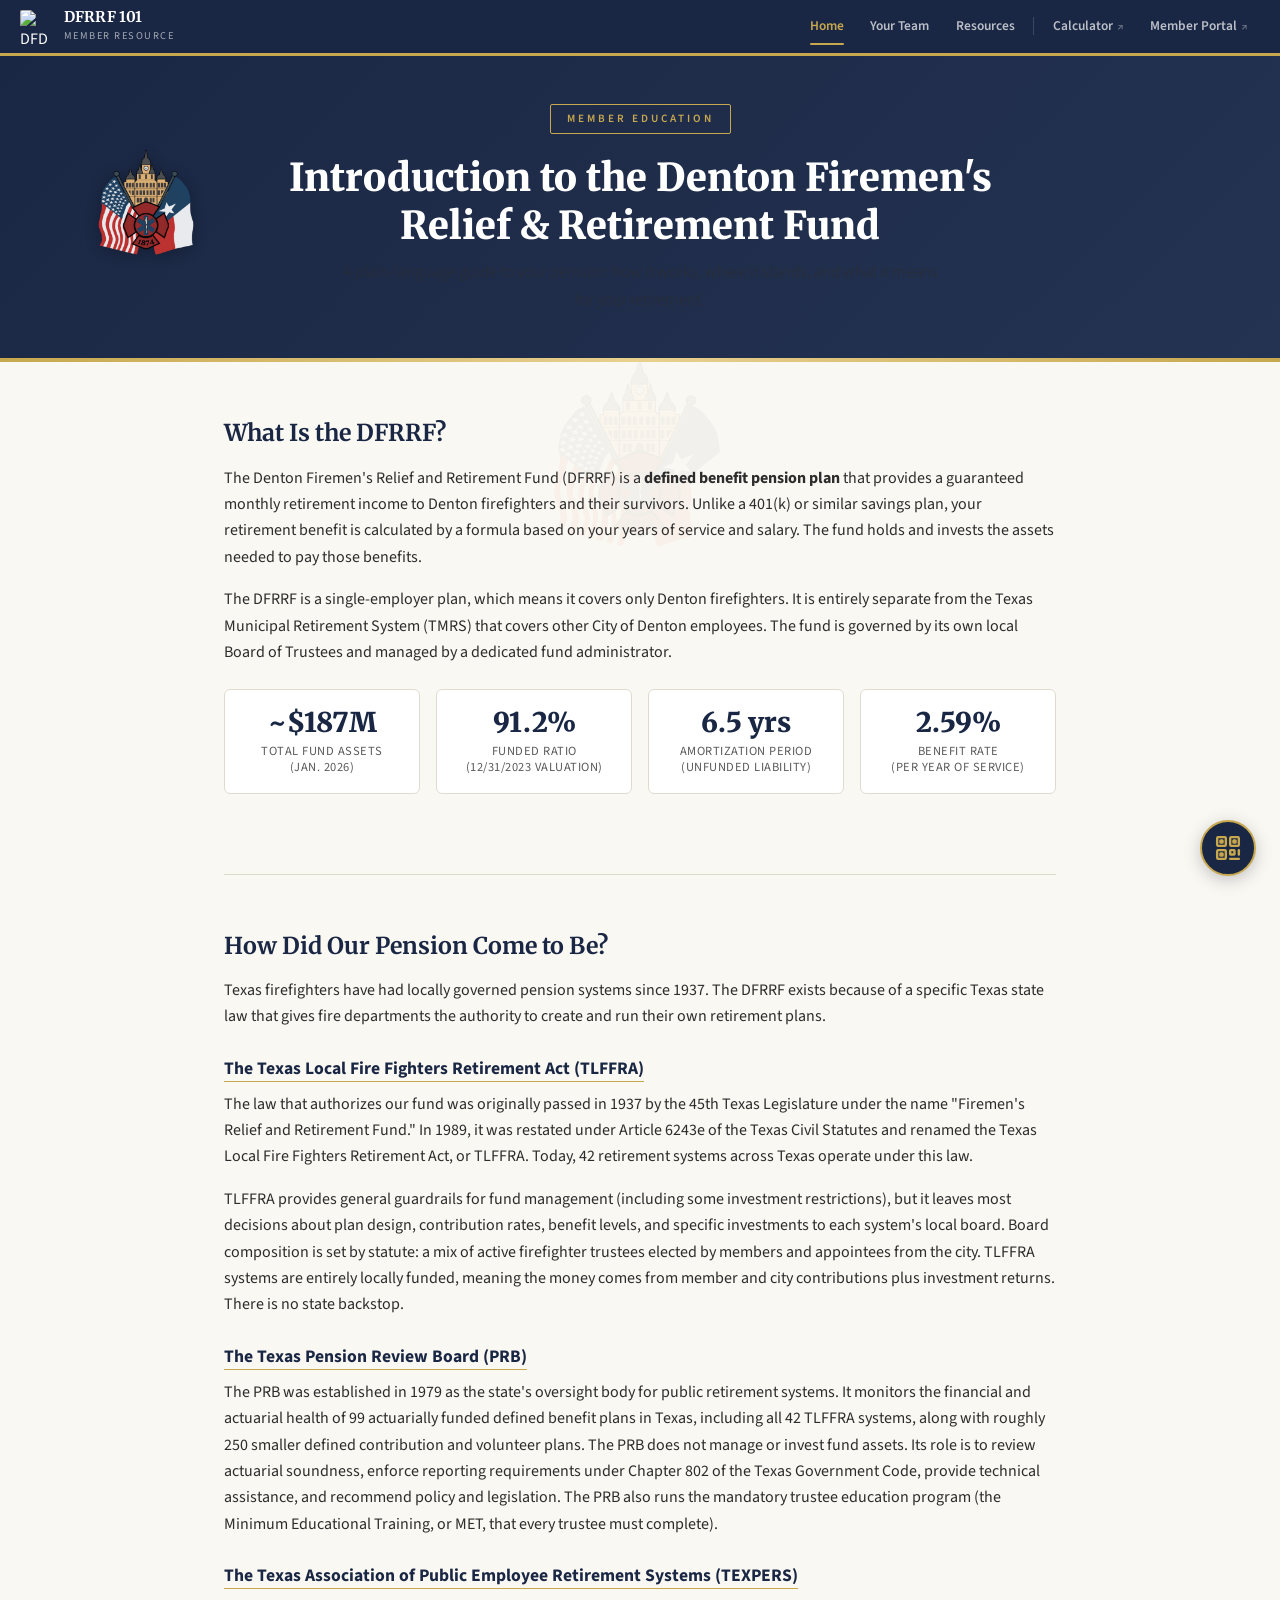
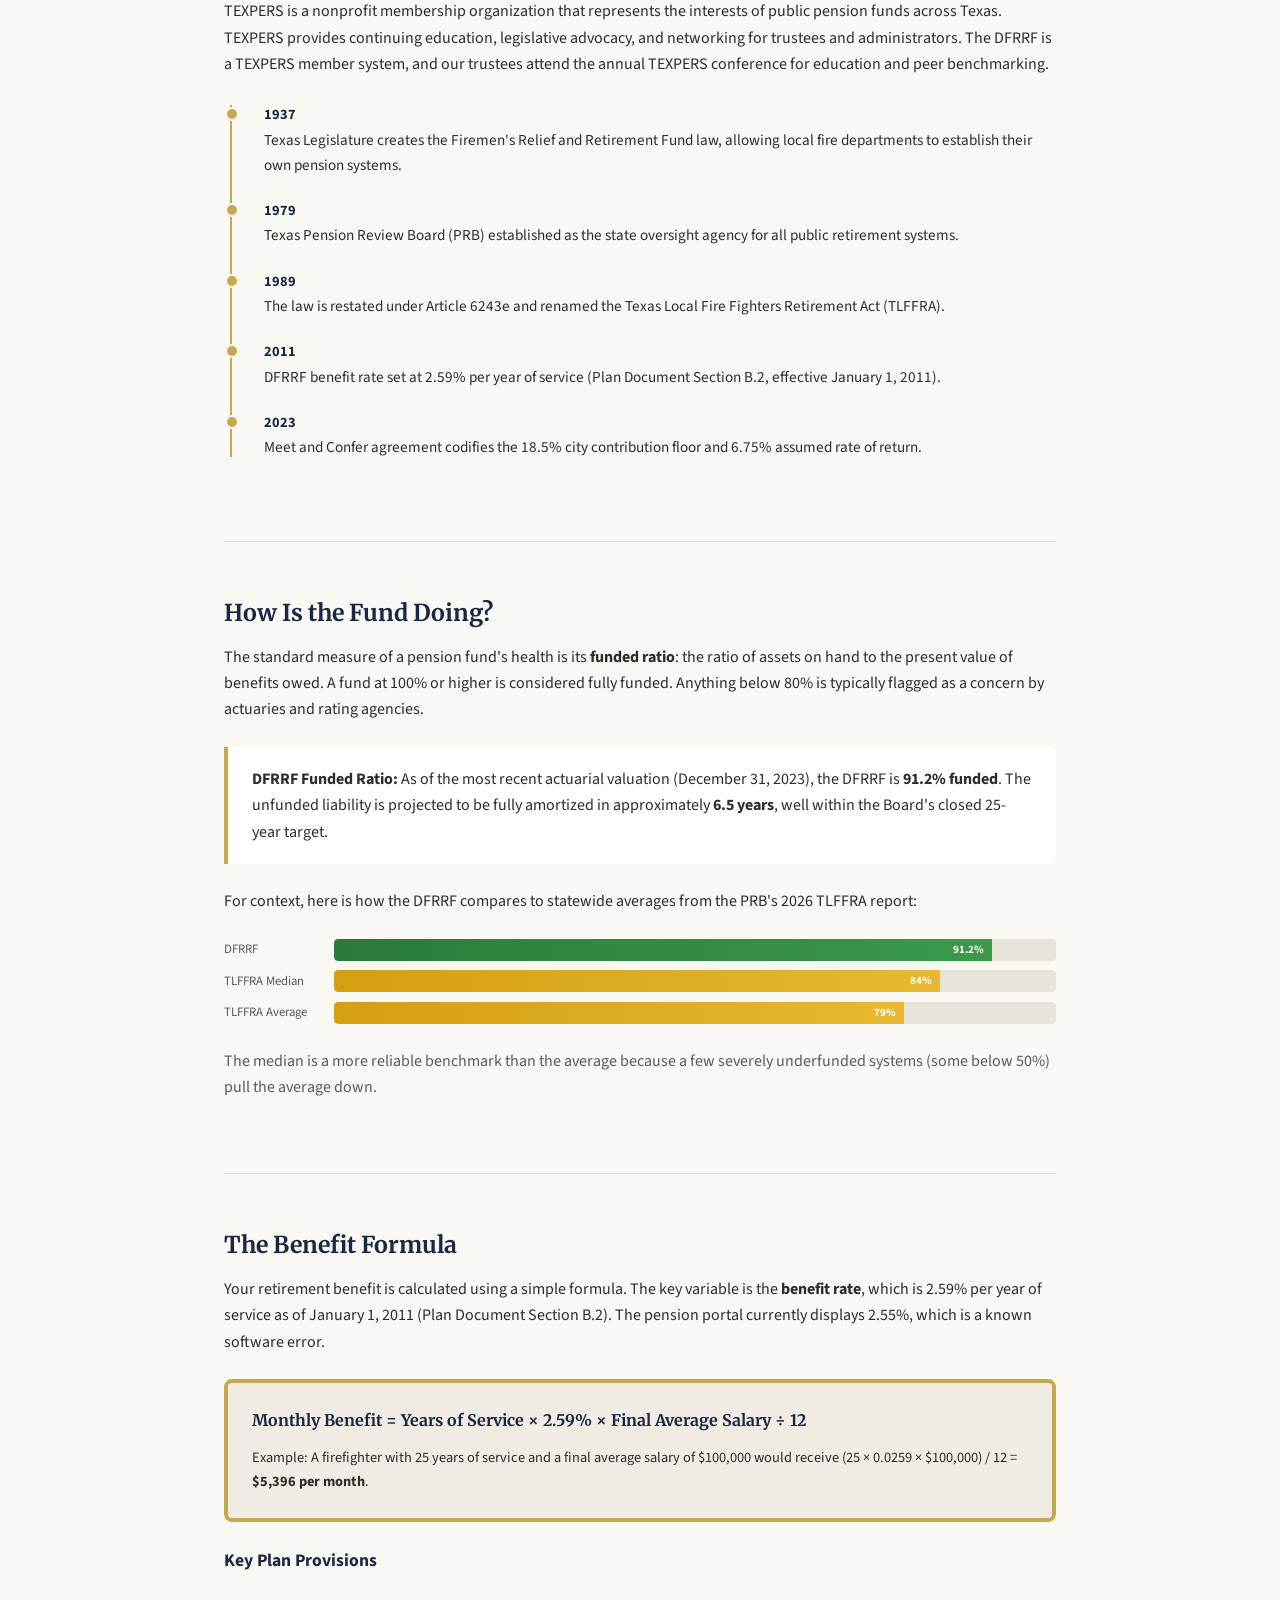
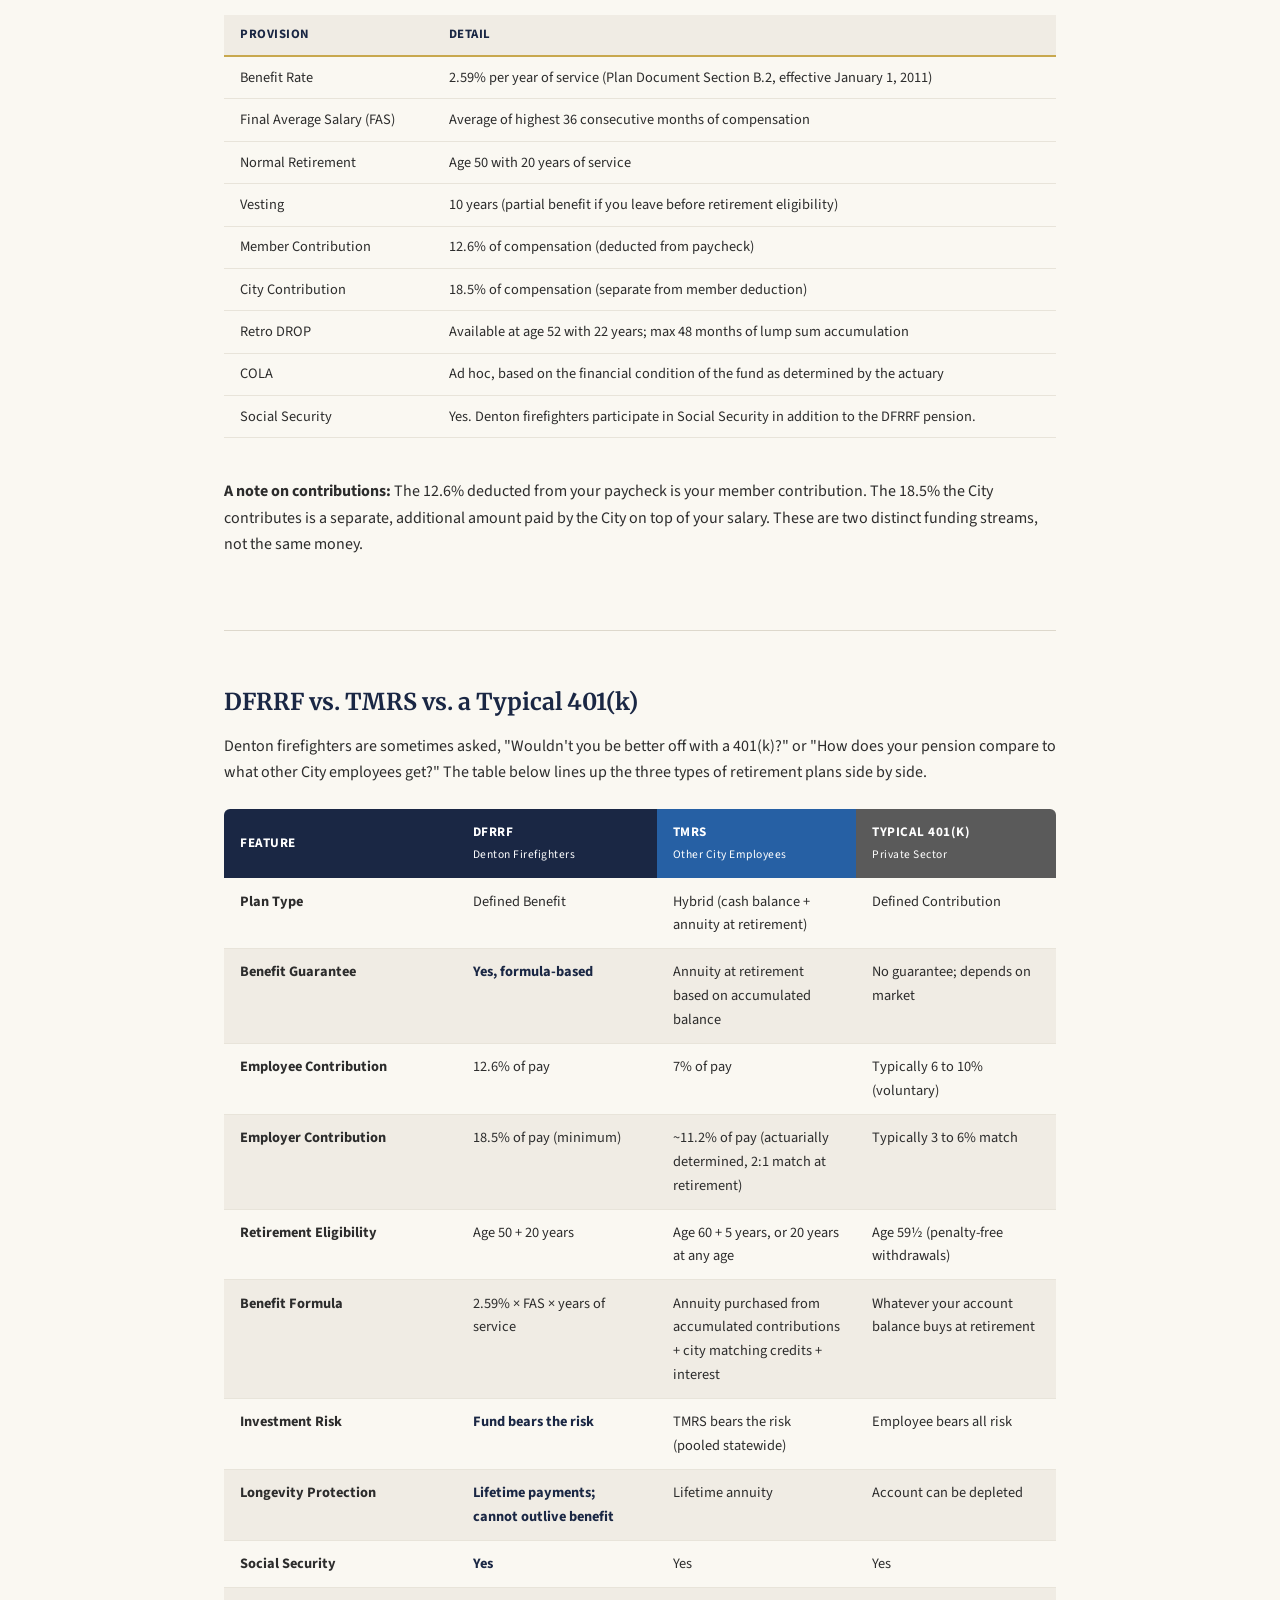
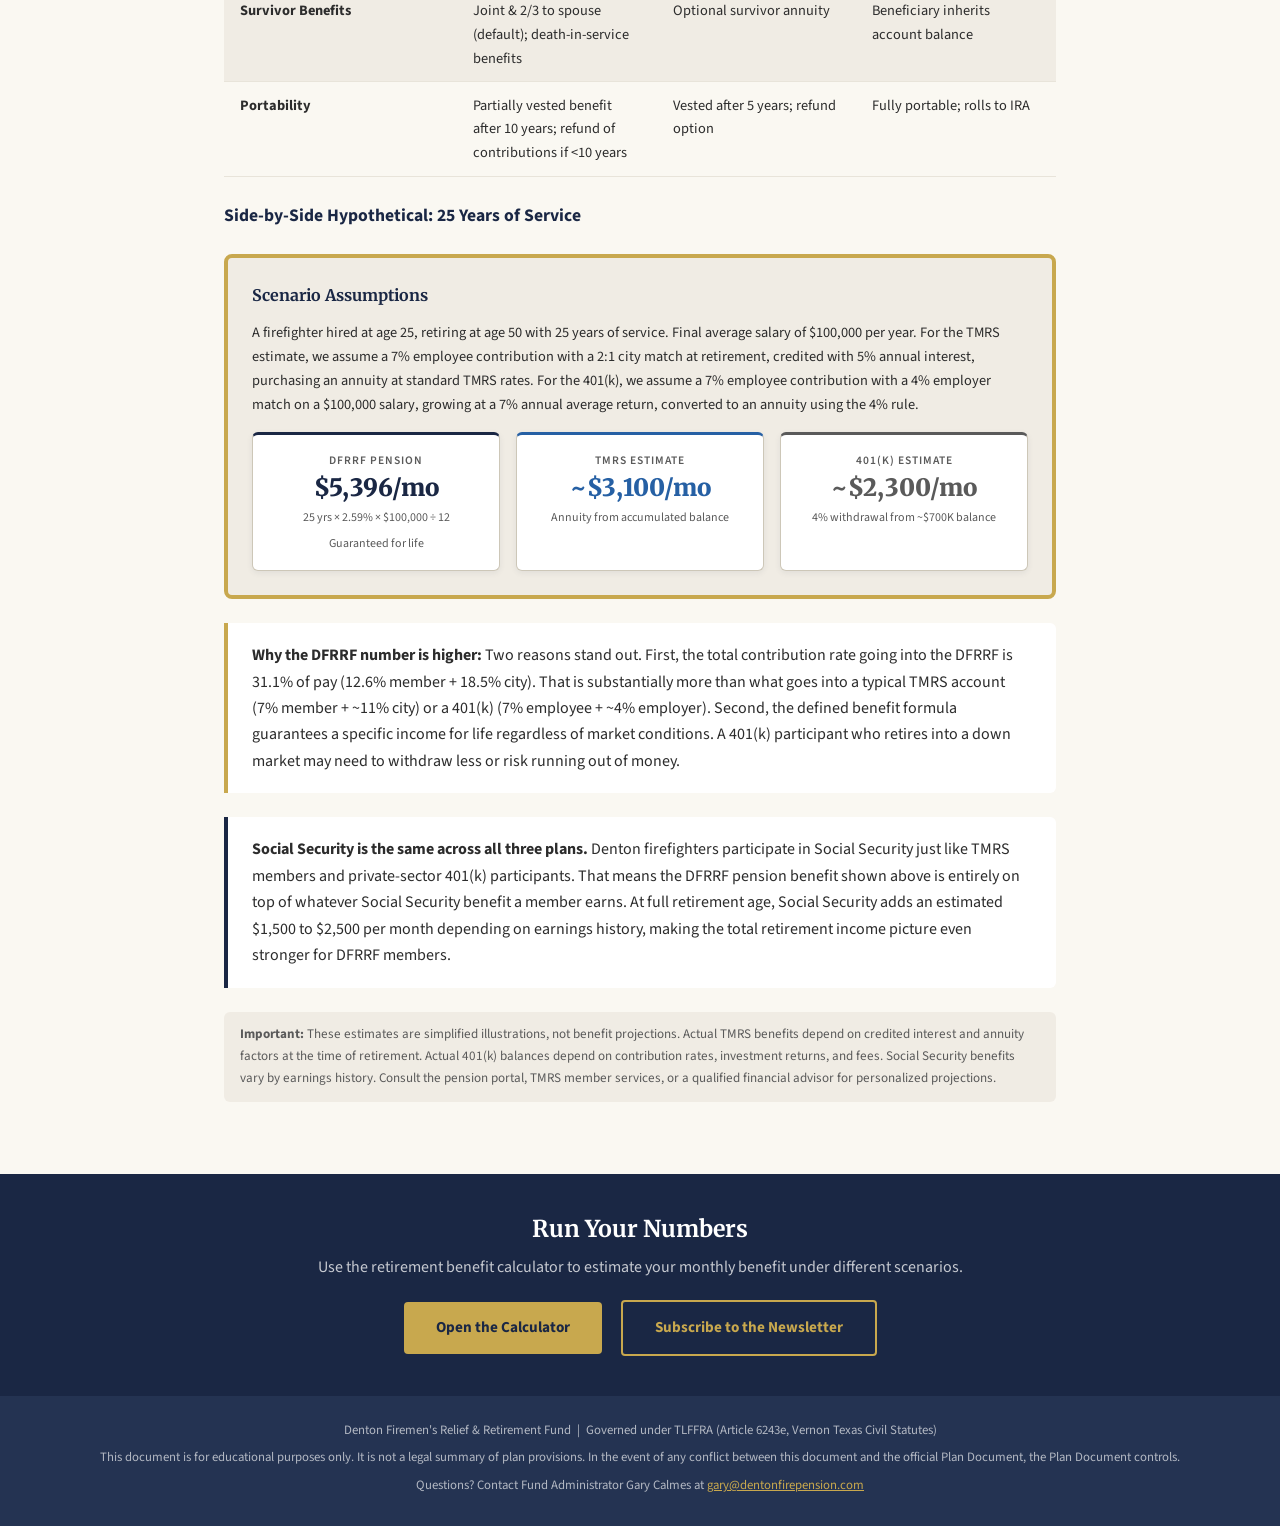
==== commit 1c806323: "Add sticky section nav bar with scroll-spy to home page - Five pill-shaped section links: Overview, " ====
--- a/index.html
+++ b/index.html
@@ -48,10 +48,20 @@
   <p class="subtitle">A plain-language guide to your pension: how it works, where it stands, and what it means for your retirement.</p>
 </header>
 
+<!-- ========== SECTION NAV ========== -->
+<div class="section-nav" id="sectionNav">
+  <div class="section-nav-track">
+    <a href="#overview" class="section-pill active">Overview</a>
+    <a href="#history" class="section-pill">History</a>
+    <a href="#fund-health" class="section-pill">Fund Health</a>
+    <a href="#benefits" class="section-pill">Benefits</a>
+    <a href="#comparison" class="section-pill">Plan Comparison</a>
+  </div>
+</div>
 <!-- ========== CONTENT ========== -->
 <div class="container">
 
-<section>
+<section id="overview">
   <h2>What Is the DFRRF?</h2>
   <p>The Denton Firemen's Relief and Retirement Fund (DFRRF) is a <strong>defined benefit pension plan</strong> that provides a guaranteed monthly retirement income to Denton firefighters and their survivors. Unlike a 401(k) or similar savings plan, your retirement benefit is calculated by a formula based on your years of service and salary. The fund holds and invests the assets needed to pay those benefits.</p>
   <p>The DFRRF is a single-employer plan, which means it covers only Denton firefighters. It is entirely separate from the Texas Municipal Retirement System (TMRS) that covers other City of Denton employees. The fund is governed by its own local Board of Trustees and managed by a dedicated fund administrator.</p>
@@ -63,7 +73,7 @@
   </div>
 </section>
 
-<section>
+<section id="history">
   <h2>How Did Our Pension Come to Be?</h2>
   <p>Texas firefighters have had locally governed pension systems since 1937. The DFRRF exists because of a specific Texas state law that gives fire departments the authority to create and run their own retirement plans.</p>
   <h3><a href="https://data.prb.texas.gov/" target="_blank" rel="noopener" style="color:var(--navy);text-decoration:none;border-bottom:1px solid var(--gold);">The Texas Local Fire Fighters Retirement Act (TLFFRA)</a></h3>
@@ -72,8 +82,7 @@
   <h3><a href="https://www.prb.texas.gov/" target="_blank" rel="noopener" style="color:var(--navy);text-decoration:none;border-bottom:1px solid var(--gold);">The Texas Pension Review Board (PRB)</a></h3>
   <p>The PRB was established in 1979 as the state's oversight body for public retirement systems. It monitors the financial and actuarial health of 99 actuarially funded defined benefit plans in Texas, including all 42 TLFFRA systems, along with roughly 250 smaller defined contribution and volunteer plans. The PRB does not manage or invest fund assets. Its role is to review actuarial soundness, enforce reporting requirements under Chapter 802 of the Texas Government Code, provide technical assistance, and recommend policy and legislation. The PRB also runs the mandatory trustee education program (the Minimum Educational Training, or MET, that every trustee must complete).</p>
   <h3><a href="https://www.texpers.org/" target="_blank" rel="noopener" style="color:var(--navy);text-decoration:none;border-bottom:1px solid var(--gold);">The Texas Association of Public Employee Retirement Systems (TEXPERS)</a></h3>
-  <p>TEXPERS is a nonprofit membership organization that represents the interests of public pension funds across Texas. TEXPERS provides continuing education, legislative advocacy, and networking for trustees and administrators. The DFRRF is a TEXPERS member system, and our trustees attend the annual TEXPERS conference for education and peer benchmarking.</p>
-  <div class="timeline">
+  <p>TEXPERS is a nonprofit membership organization that represents the interests of public pension funds across Texas. TEXPERS provides continuing education, legislative advocacy, and networking for trustees and administrators. The DFRRF is a TEXPERS member system, and our trustees attend the annual TEXPERS conference for education and peer benchmarking.</p>  <div class="timeline">
     <div class="timeline-item"><span class="timeline-year">1937</span><p class="timeline-text">Texas Legislature creates the Firemen's Relief and Retirement Fund law, allowing local fire departments to establish their own pension systems.</p></div>
     <div class="timeline-item"><span class="timeline-year">1979</span><p class="timeline-text">Texas Pension Review Board (PRB) established as the state oversight agency for all public retirement systems.</p></div>
     <div class="timeline-item"><span class="timeline-year">1989</span><p class="timeline-text">The law is restated under Article 6243e and renamed the Texas Local Fire Fighters Retirement Act (TLFFRA).</p></div>
@@ -82,7 +91,7 @@
   </div>
 </section>
 
-<section>
+<section id="fund-health">
   <h2>How Is the Fund Doing?</h2>
   <p>The standard measure of a pension fund's health is its <strong>funded ratio</strong>: the ratio of assets on hand to the present value of benefits owed. A fund at 100% or higher is considered fully funded. Anything below 80% is typically flagged as a concern by actuaries and rating agencies.</p>
   <div class="info-box">
@@ -96,8 +105,7 @@
   </div>
   <p class="muted">The median is a more reliable benchmark than the average because a few severely underfunded systems (some below 50%) pull the average down.</p>
 </section>
-
-<section>
+<section id="benefits">
   <h2>The Benefit Formula</h2>
   <p>Your retirement benefit is calculated using a simple formula. The key variable is the <strong>benefit rate</strong>, which is 2.59% per year of service as of January 1, 2011 (Plan Document Section B.2). The pension portal currently displays 2.55%, which is a known software error.</p>
   <div class="scenario-box" style="border:4px solid var(--gold);">
@@ -119,8 +127,7 @@
   </table></div>
   <p><strong>A note on contributions:</strong> The 12.6% deducted from your paycheck is your member contribution. The 18.5% the City contributes is a separate, additional amount paid by the City on top of your salary. These are two distinct funding streams, not the same money.</p>
 </section>
-
-<section>
+<section id="comparison">
   <h2>DFRRF vs. TMRS vs. a Typical 401(k)</h2>
   <p>Denton firefighters are sometimes asked, "Wouldn't you be better off with a 401(k)?" or "How does your pension compare to what other City employees get?" The table below lines up the three types of retirement plans side by side.</p>
   <div class="comparison-wrap"><table class="comparison">
@@ -138,7 +145,6 @@
     <tr><td><strong>Survivor Benefits</strong></td><td>Joint &amp; 2/3 to spouse (default); death-in-service benefits</td><td>Optional survivor annuity</td><td>Beneficiary inherits account balance</td></tr>
     <tr><td><strong>Portability</strong></td><td>Partially vested benefit after 10 years; refund of contributions if &lt;10 years</td><td>Vested after 5 years; refund option</td><td>Fully portable; rolls to IRA</td></tr>
   </tbody></table></div>
-
   <h3>Side-by-Side Hypothetical: 25 Years of Service</h3>
   <div class="scenario-box" style="border:4px solid var(--gold);">
     <h4>Scenario Assumptions</h4>
@@ -155,7 +161,6 @@
 </section>
 
 </div>
-
 <!-- ========== CTA ========== -->
 <div class="cta-section"><div class="container">
   <h2>Run Your Numbers</h2>
@@ -185,9 +190,9 @@
   <div class="qr-label">DFRRF 101</div>
   <div class="qr-sublabel">dentonfire.github.io/Pension</div>
 </div>
-
 <script>
 (function(){
+  /* --- Mobile nav --- */
   var btn=document.getElementById('hamburgerBtn'),drawer=document.getElementById('navDrawer'),overlay=document.getElementById('navOverlay');
   function openNav(){btn.classList.add('open');drawer.classList.add('open');overlay.classList.add('open');document.body.style.overflow='hidden'}
   function closeNav(){btn.classList.remove('open');drawer.classList.remove('open');overlay.classList.remove('open');document.body.style.overflow=''}
@@ -195,10 +200,56 @@
   overlay.addEventListener('click',closeNav);
   drawer.querySelectorAll('a').forEach(function(a){a.addEventListener('click',closeNav)});
   window.addEventListener('scroll',function(){document.getElementById('navBar').classList.toggle('scrolled',window.scrollY>10)});
+
+  /* --- QR popup --- */
   var fab=document.getElementById('qrFab'),popup=document.getElementById('qrPopup');
   fab.addEventListener('click',function(){popup.classList.toggle('open')});
   document.getElementById('qrClose').addEventListener('click',function(){popup.classList.remove('open')});
   document.addEventListener('click',function(e){if(!popup.contains(e.target)&&e.target!==fab&&!fab.contains(e.target))popup.classList.remove('open')});
+
+  /* --- Section nav: show/hide + scroll-spy + smooth scroll --- */
+  var secNav=document.getElementById('sectionNav');
+  var pills=secNav.querySelectorAll('.section-pill');
+  var sectionIds=['overview','history','fund-health','benefits','comparison'];
+  var sections=sectionIds.map(function(id){return document.getElementById(id)});
+  var heroEl=document.querySelector('.hero');
+
+  /* Show the bar only after scrolling past the hero */
+  function toggleBar(){
+    var heroBottom=heroEl.getBoundingClientRect().bottom;
+    secNav.classList.toggle('visible',heroBottom<56);
+  }
+
+  /* Highlight the pill matching the current scroll position */
+  function spyScroll(){
+    var offset=56+44+20; /* nav + section-bar + padding */
+    var current='';
+    for(var i=sections.length-1;i>=0;i--){
+      if(sections[i].getBoundingClientRect().top<=offset){current=sectionIds[i];break;}
+    }
+    pills.forEach(function(p){p.classList.toggle('active',p.getAttribute('href')==='#'+current)});
+    /* Keep active pill scrolled into view on mobile */
+    var act=secNav.querySelector('.section-pill.active');
+    if(act){act.scrollIntoView({behavior:'smooth',inline:'center',block:'nearest'});}
+  }
+
+  var ticking=false;
+  window.addEventListener('scroll',function(){
+    if(!ticking){window.requestAnimationFrame(function(){toggleBar();spyScroll();ticking=false;});ticking=true;}
+  });
+  toggleBar();spyScroll();
+
+  /* Smooth-scroll on pill click */
+  pills.forEach(function(pill){
+    pill.addEventListener('click',function(e){
+      e.preventDefault();
+      var target=document.querySelector(this.getAttribute('href'));
+      if(target){
+        var y=target.getBoundingClientRect().top+window.pageYOffset-(56+44+12);
+        window.scrollTo({top:y,behavior:'smooth'});
+      }
+    });
+  });
 })();
 </script>
 </body>
--- a/styles.css
+++ b/styles.css
@@ -105,7 +105,6 @@
   opacity: .5;
   margin-left: 2px;
 }
-
 /* --- Hamburger (visible <769px) --- */
 .hamburger {
   width: 42px; height: 42px;
@@ -199,7 +198,6 @@
 }
 p { margin-bottom: 1rem; color: var(--text); }
 .muted { color: var(--text-light); }
-
 /* ============================================================
    HERO SECTIONS
    ============================================================ */
@@ -288,7 +286,6 @@
   text-transform: uppercase; letter-spacing: .5px;
   margin-top: .3rem; line-height: 1.3;
 }
-
 /* ============================================================
    TIMELINE
    ============================================================ */
@@ -370,7 +367,6 @@
   padding: .55rem 1rem;
   border-bottom: 1px solid #e8e4da;
 }
-
 /* ============================================================
    SCENARIO / RESULT CARDS
    ============================================================ */
@@ -441,36 +437,100 @@
 .fund-bar-fill.good    { background: linear-gradient(90deg, var(--green-accent), #3a9a4a); }
 .fund-bar-fill.caution { background: linear-gradient(90deg, #d4a012, #e8b832); }
 .fund-bar-fill.warning { background: linear-gradient(90deg, var(--red-accent), #c04040); }
-
-/* ============================================================
-   TEAM CARDS
+/* ============================================================
+   TEAM CARDS — Rectangular, B&W → color on hover
    ============================================================ */
 .team-grid {
   display: grid;
-  grid-template-columns: repeat(auto-fit, minmax(140px, 1fr));
+  grid-template-columns: repeat(auto-fit, minmax(155px, 1fr));
   gap: 1.2rem; margin: 1.5rem 0;
 }
 .team-card {
   background: #fff; border: 1px solid #e0dbd0;
-  border-radius: 8px; padding: 1.2rem 1rem;
+  border-radius: 10px; padding: 1.2rem 1rem;
   text-align: center;
-  transition: transform .3s, box-shadow .3s, border-color .3s;
+  transition: transform .35s ease, box-shadow .35s ease, border-color .35s ease;
 }
 .team-card:hover {
-  transform: translateY(-4px);
-  box-shadow: 0 6px 20px rgba(26,39,68,.12);
+  transform: translateY(-6px);
+  box-shadow: 0 10px 28px rgba(26,39,68,.18);
   border-color: var(--gold);
 }
 .team-avatar {
-  width: 72px; height: 72px;
-  border-radius: 50%; margin: 0 auto .8rem;
+  width: 120px; height: 150px;
+  border-radius: 8px; margin: 0 auto .8rem;
   background: var(--warm-gray); overflow: hidden;
   border: 2px solid var(--gold);
 }
-.team-avatar img { width: 100%; height: 100%; object-fit: cover; }
+.team-avatar img {
+  width: 100%; height: 100%; object-fit: cover;
+  filter: grayscale(100%);
+  transition: filter .4s ease;
+}
+.team-card:hover .team-avatar img {
+  filter: grayscale(0%);
+}
 .team-name { font-weight: 700; color: var(--navy); font-size: .95rem; margin-bottom: .15rem; }
 .team-role { font-size: .78rem; color: var(--text-light); }
 
+/* ============================================================
+   FEATURED SERVICE PROVIDER CARDS (Gary & Bill)
+   ============================================================ */
+.featured-providers {
+  display: grid;
+  grid-template-columns: repeat(auto-fit, minmax(300px, 1fr));
+  gap: 1.2rem; margin: 1.5rem 0;
+}
+.featured-card {
+  background: #fff; border: 1px solid #e0dbd0;
+  border-radius: 10px; padding: 1.5rem;
+  display: flex; gap: 1.5rem; align-items: flex-start;
+  transition: transform .35s ease, box-shadow .35s ease, border-color .35s ease;
+}
+.featured-card:hover {
+  transform: translateY(-6px);
+  box-shadow: 0 10px 28px rgba(26,39,68,.18);
+  border-color: var(--gold);
+}
+.featured-avatar {
+  width: 120px; height: 150px;
+  border-radius: 8px; overflow: hidden;
+  border: 2px solid var(--gold);
+  flex-shrink: 0;
+  background: var(--warm-gray);
+}
+.featured-avatar img {
+  width: 100%; height: 100%; object-fit: cover;
+  filter: grayscale(100%);
+  transition: filter .4s ease;
+}
+.featured-card:hover .featured-avatar img {
+  filter: grayscale(0%);
+}
+.featured-info { flex: 1; }
+.featured-role {
+  font-size: .72rem; text-transform: uppercase;
+  letter-spacing: 1px; color: var(--gold);
+  font-weight: 700; margin-bottom: .4rem;
+}
+.featured-name {
+  font-weight: 700; color: var(--navy);
+  font-size: 1.1rem; margin-bottom: .2rem;
+}
+.featured-org-label {
+  font-size: .8rem; color: var(--text-light);
+  font-style: italic; margin-bottom: .3rem;
+}
+.featured-desc {
+  font-size: .88rem; color: var(--text-light); line-height: 1.5;
+  margin-bottom: .6rem;
+}
+.featured-contact a {
+  color: var(--navy); font-size: .85rem; font-weight: 600;
+  text-decoration: none; border-bottom: 1px solid var(--gold);
+  transition: color .2s;
+}
+.featured-contact a:hover { color: var(--gold); }
 /* ============================================================
    SERVICE PROVIDER CARDS
    ============================================================ */
@@ -580,7 +640,6 @@
   background: var(--navy-light);
   transform: translateY(-1px);
 }
-
 /* ============================================================
    DISCLAIMER
    ============================================================ */
@@ -677,6 +736,57 @@
   cursor: pointer; line-height: 1;
 }
 .qr-popup .qr-close:hover { color: var(--navy); }
+/* ============================================================
+   SECTION NAV — Sticky in-page navigation (home page only)
+   ============================================================ */
+.section-nav {
+  position: fixed; top: 56px; left: 0; right: 0;
+  z-index: 999;
+  background: var(--cream);
+  border-bottom: 1px solid #ddd8cc;
+  transform: translateY(-100%);
+  opacity: 0;
+  transition: transform .3s ease, opacity .3s ease;
+  pointer-events: none;
+}
+.section-nav.visible {
+  transform: translateY(0);
+  opacity: 1;
+  pointer-events: auto;
+}
+.section-nav-track {
+  max-width: 880px;
+  margin: 0 auto;
+  padding: .55rem 1.5rem;
+  display: flex;
+  gap: .4rem;
+  overflow-x: auto;
+  -webkit-overflow-scrolling: touch;
+  scrollbar-width: none;
+}
+.section-nav-track::-webkit-scrollbar { display: none; }
+
+.section-pill {
+  flex-shrink: 0;
+  font-size: .78rem; font-weight: 600;
+  color: var(--text-light);
+  text-decoration: none;
+  padding: .3rem .85rem;
+  border-radius: 20px;
+  border: 1px solid transparent;
+  transition: color .2s, background .2s, border-color .2s;
+  white-space: nowrap;
+}
+.section-pill:hover {
+  color: var(--navy);
+  background: var(--warm-gray);
+}
+.section-pill.active {
+  color: var(--navy);
+  background: var(--gold-dim);
+  border-color: var(--gold);
+  font-weight: 700;
+}
 
 /* ============================================================
    WATERMARK
@@ -711,11 +821,16 @@
   .cta-btn + .cta-btn { margin-left: 0; margin-top: .8rem; display: block; }
   .cta-btn { display: block; }
   .team-grid { grid-template-columns: 1fr 1fr; }
+  .featured-providers { grid-template-columns: 1fr; }
+  .featured-card { flex-direction: column; align-items: center; text-align: center; }
+  .featured-avatar { width: 140px; height: 175px; }
   .provider-grid { grid-template-columns: 1fr; }
   .doc-grid { grid-template-columns: 1fr; }
   .nav-brand-text { font-size: .82rem; }
   .qr-popup { right: 12px; bottom: 86px; }
   .newsletter-issue { flex-direction: column; align-items: flex-start; }
+  .section-pill { font-size: .72rem; padding: .25rem .7rem; }
+  .section-nav-track { padding: .45rem 1rem; gap: .3rem; }
 }
 
 @media (max-width: 420px) {
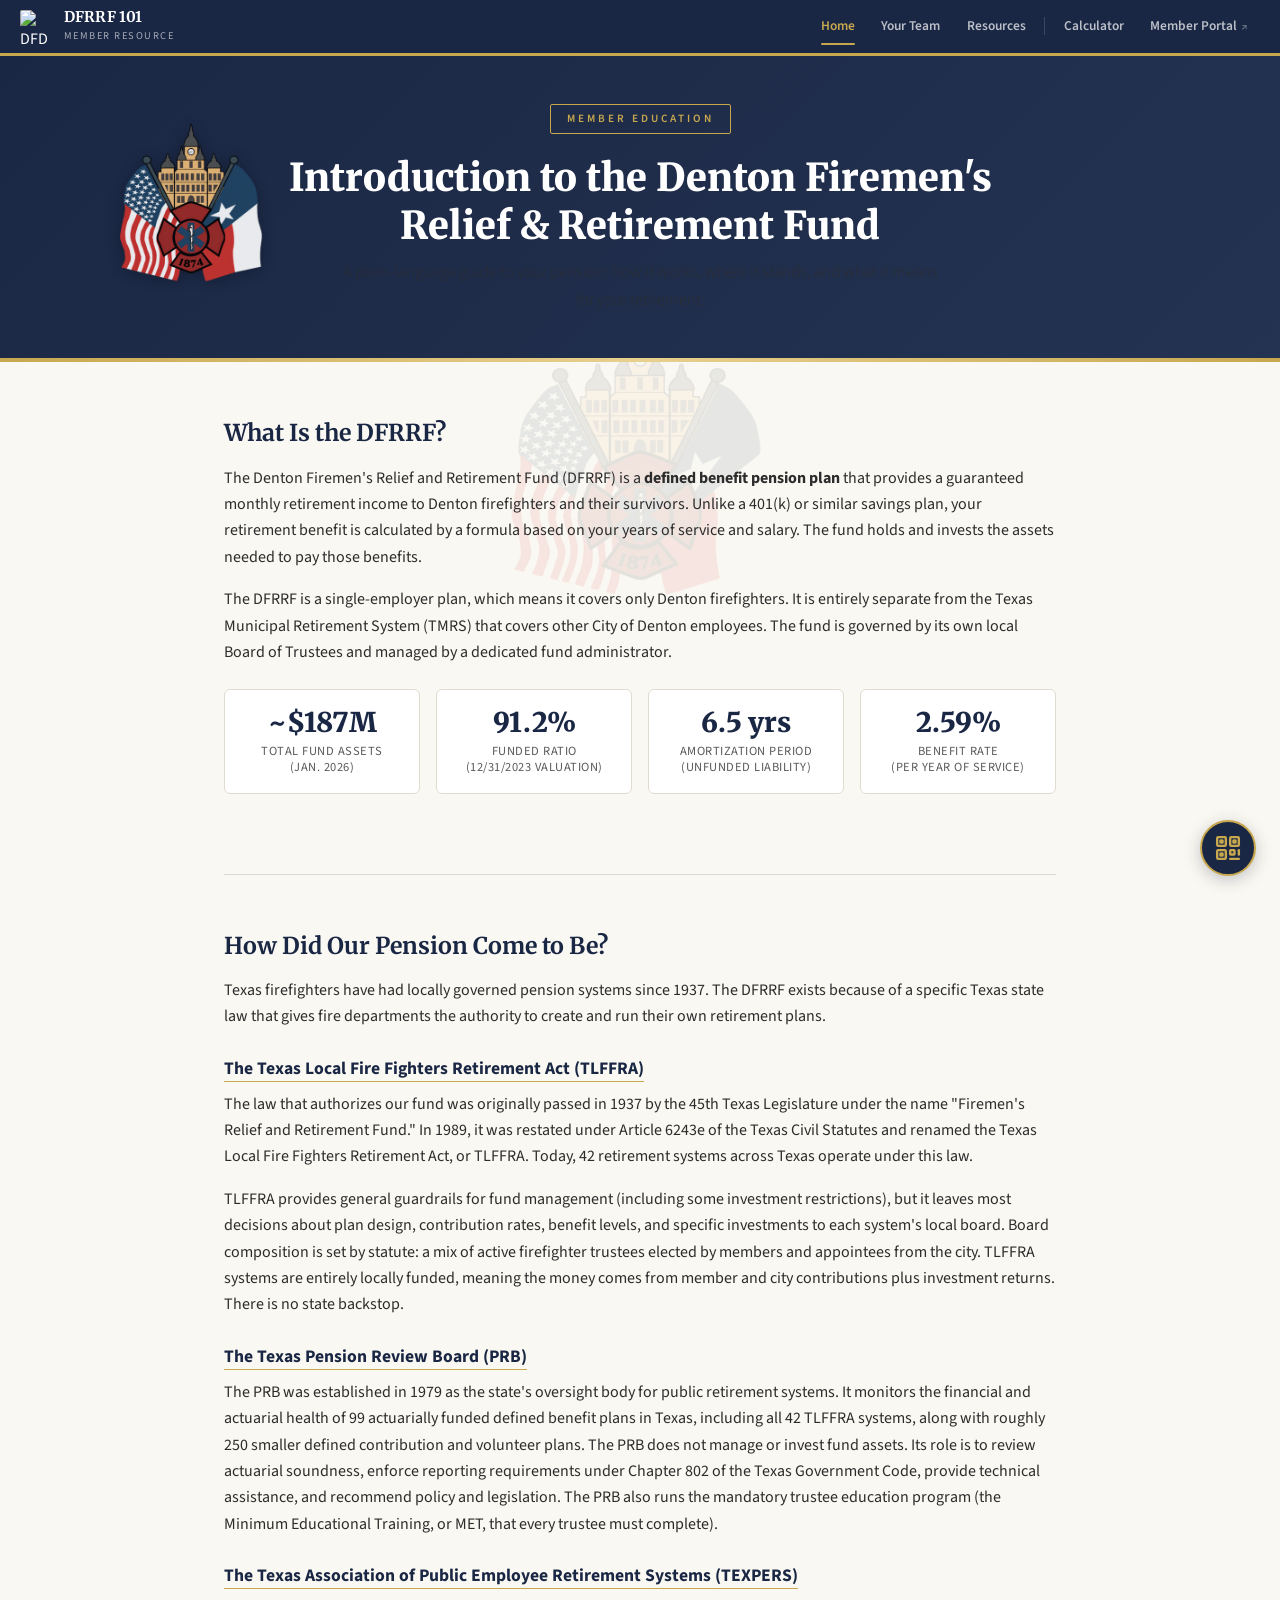
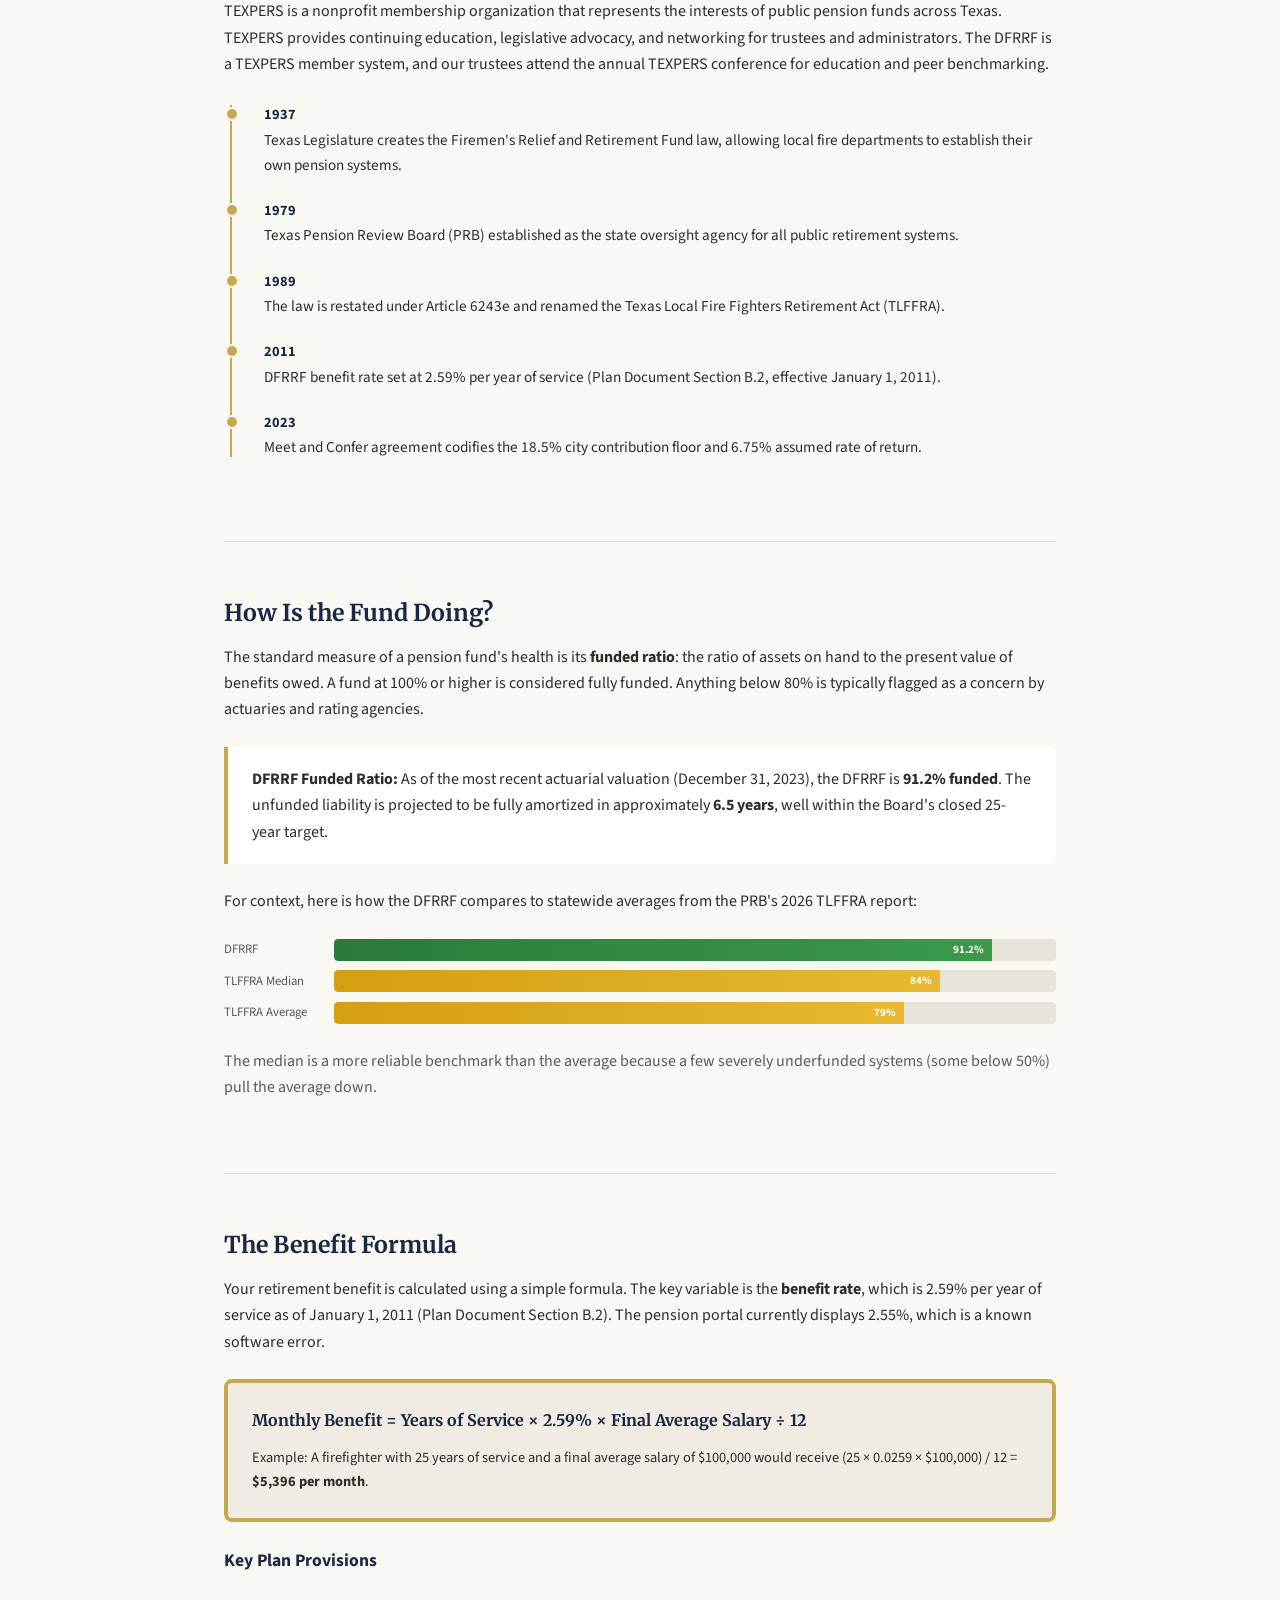
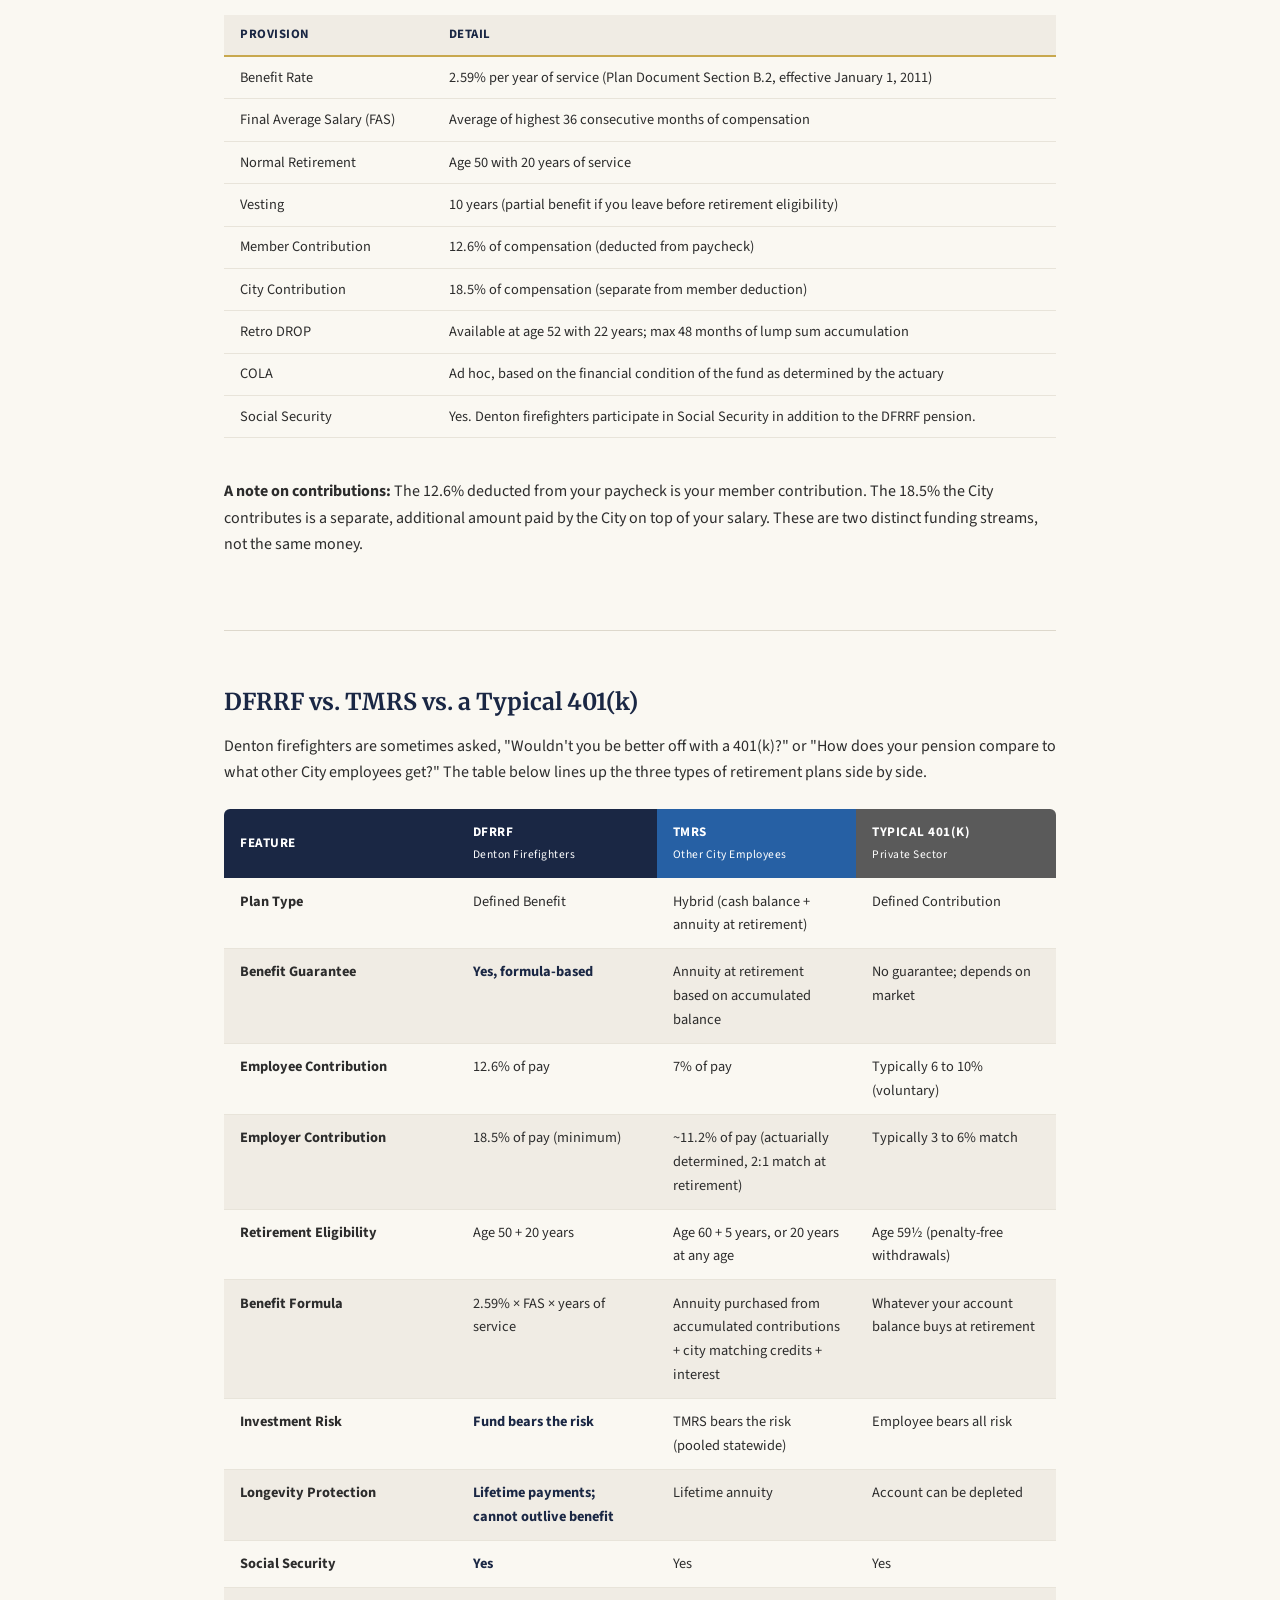
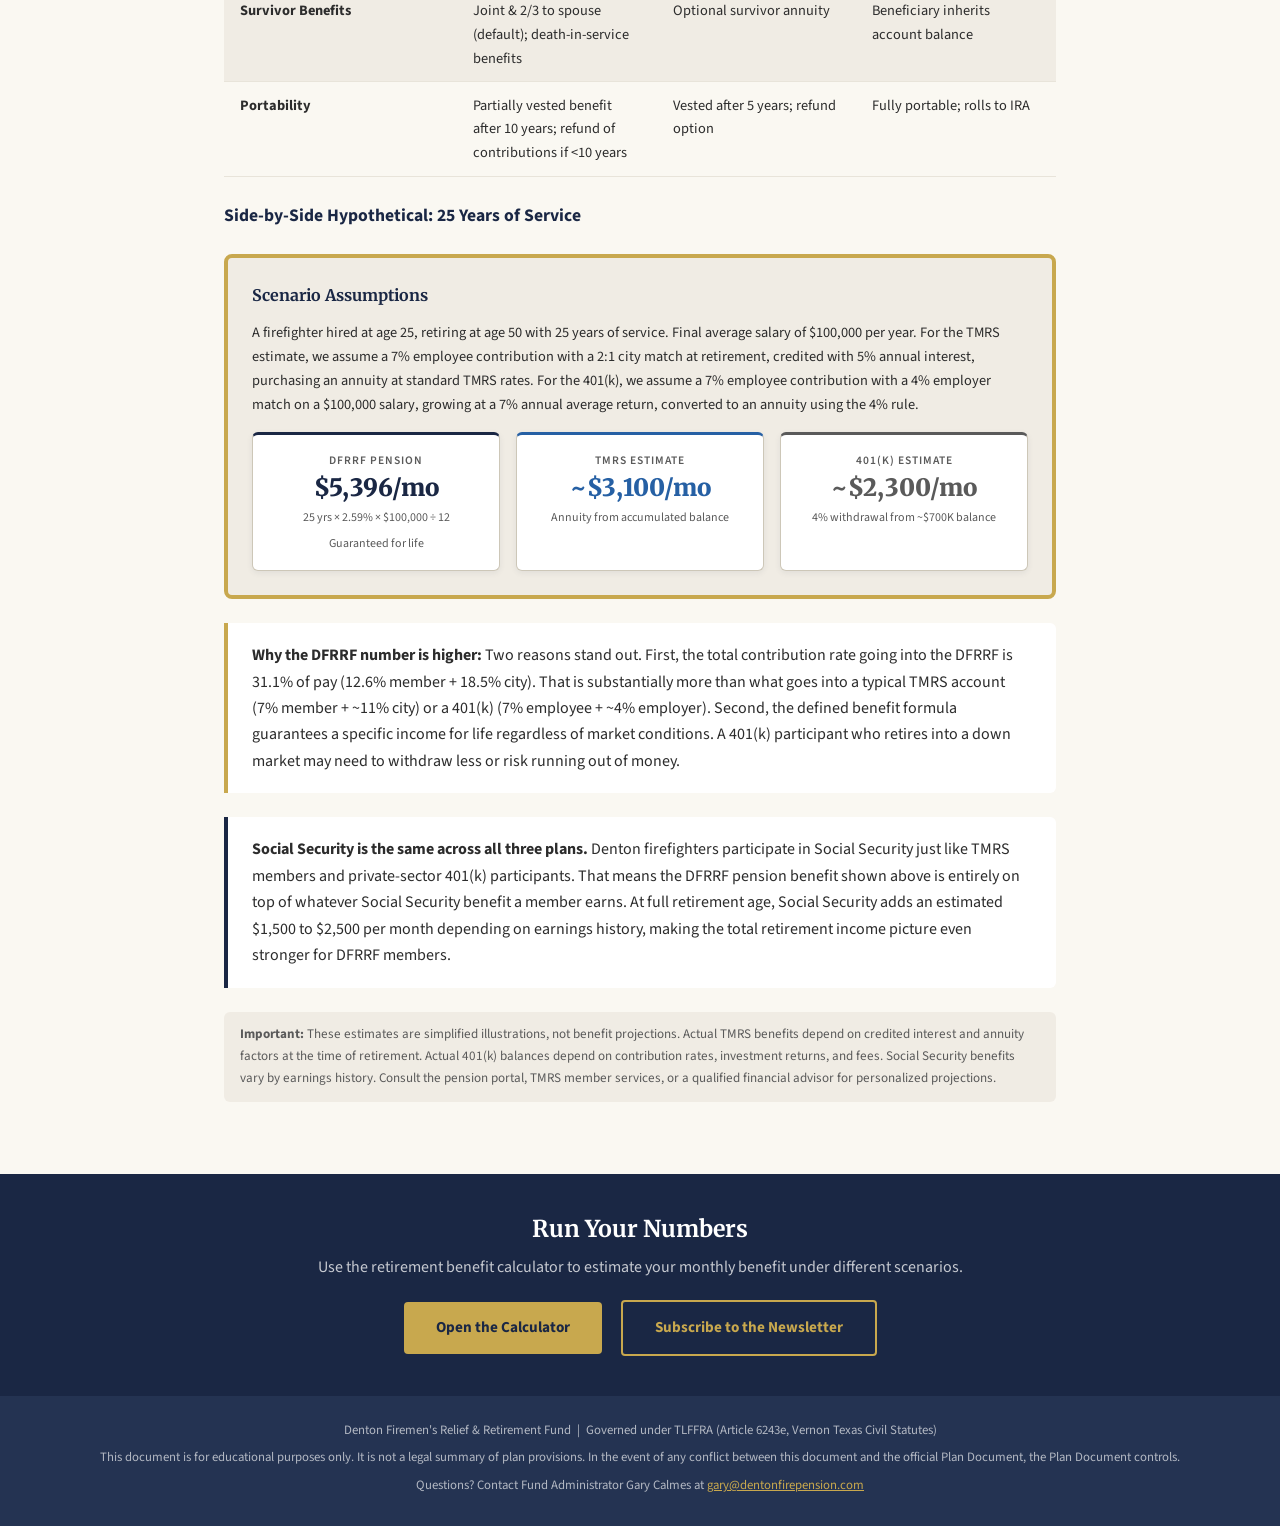
==== commit a7555bcd: "Fix Calculator links — point to local Calculator.html instead of dead external URL" ====
--- a/index.html
+++ b/index.html
@@ -23,7 +23,7 @@
     <a href="Team.html">Your Team</a>
     <a href="Resources.html">Resources</a>
     <span class="nav-sep"></span>
-    <a href="https://dentonfire.github.io/Denton_Firemen-s_Pension/" target="_blank" rel="noopener">Calculator<span class="external-indicator"> &#8599;</span></a>
+    <a href="Calculator.html">Calculator</a>
     <a href="https://dentonfirepension.com/Home.aspx" target="_blank" rel="noopener">Member Portal<span class="external-indicator"> &#8599;</span></a>
   </div>
   <button class="hamburger" id="hamburgerBtn" aria-label="Open navigation"><span></span><span></span><span></span></button>
@@ -36,7 +36,7 @@
   <a href="Resources.html"><span class="nav-icon">&#128218;</span> Resources</a>
   <div class="nav-divider"></div>
   <div class="nav-section-label">Tools</div>
-  <a href="https://dentonfire.github.io/Denton_Firemen-s_Pension/" target="_blank" rel="noopener"><span class="nav-icon">&#128178;</span> Retirement Calculator &#8599;</a>
+  <a href="Calculator.html"><span class="nav-icon">💰</span> Retirement Calculator</a>
   <a href="https://dentonfirepension.com/Home.aspx" target="_blank" rel="noopener"><span class="nav-icon">&#128274;</span> Member Portal &#8599;</a>
 </div>
 
@@ -165,7 +165,7 @@
 <div class="cta-section"><div class="container">
   <h2>Run Your Numbers</h2>
   <p>Use the retirement benefit calculator to estimate your monthly benefit under different scenarios.</p>
-  <a href="https://dentonfire.github.io/Denton_Firemen-s_Pension/" target="_blank" rel="noopener" class="cta-btn">Open the Calculator</a>
+  <a href="Calculator.html" class="cta-btn">Open the Calculator</a>
   <a href="Resources.html#newsletter" class="cta-btn cta-secondary">Subscribe to the Newsletter</a>
 </div></div>
 
--- a/styles.css
+++ b/styles.css
@@ -209,7 +209,7 @@
 .hero-crest {
   position: absolute; left: 3.5rem;
   top: calc(50% - .5rem); transform: translateY(-50%);
-  width: 180px; height: auto; opacity: .9;
+  width: 270px; height: auto; opacity: .9;
   pointer-events: none;
   filter: drop-shadow(0 2px 8px rgba(0,0,0,.3));
 }
@@ -441,14 +441,16 @@
    TEAM CARDS — Rectangular, B&W → color on hover
    ============================================================ */
 .team-grid {
-  display: grid;
-  grid-template-columns: repeat(auto-fit, minmax(155px, 1fr));
+  display: flex;
+  flex-wrap: wrap;
+  justify-content: center;
   gap: 1.2rem; margin: 1.5rem 0;
 }
 .team-card {
   background: #fff; border: 1px solid #e0dbd0;
   border-radius: 10px; padding: 1.2rem 1rem;
   text-align: center;
+  width: 155px; flex-shrink: 0;
   transition: transform .35s ease, box-shadow .35s ease, border-color .35s ease;
 }
 .team-card:hover {
@@ -794,12 +796,12 @@
 .watermark {
   position: fixed; top: 50%; left: 50%;
   transform: translate(-50%, -50%);
-  width: 420px; height: 460px;
+  width: 630px; height: 690px;
   background-image: url('dfd-crest.png');
   background-size: contain;
   background-repeat: no-repeat;
   background-position: center;
-  opacity: .04; pointer-events: none; z-index: 0;
+  opacity: .09; pointer-events: none; z-index: 0;
 }
 
 /* ============================================================
@@ -820,7 +822,7 @@
   .fund-bar-label { width: 90px; font-size: .75rem; }
   .cta-btn + .cta-btn { margin-left: 0; margin-top: .8rem; display: block; }
   .cta-btn { display: block; }
-  .team-grid { grid-template-columns: 1fr 1fr; }
+  .team-card { width: 140px; }
   .featured-providers { grid-template-columns: 1fr; }
   .featured-card { flex-direction: column; align-items: center; text-align: center; }
   .featured-avatar { width: 140px; height: 175px; }
@@ -834,5 +836,5 @@
 }
 
 @media (max-width: 420px) {
-  .team-grid { grid-template-columns: 1fr; }
+  .team-card { width: 130px; }
 }
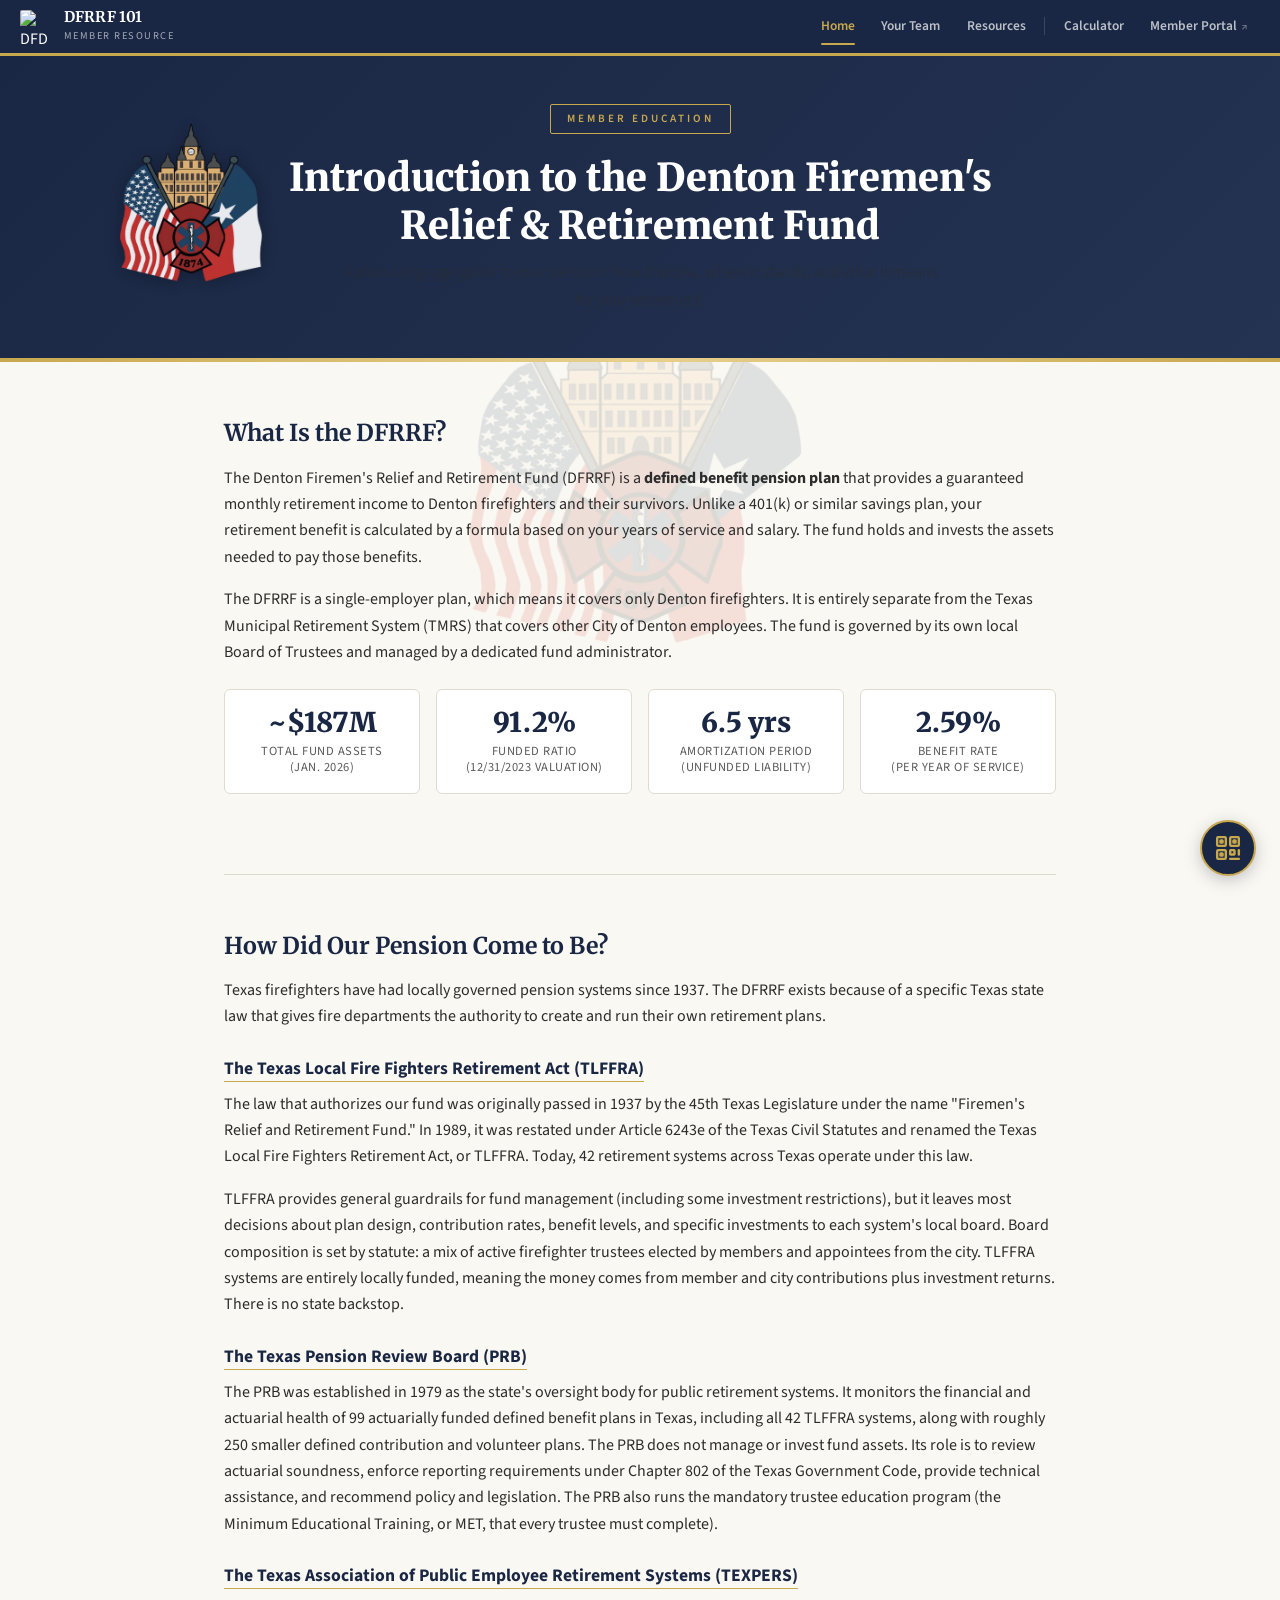
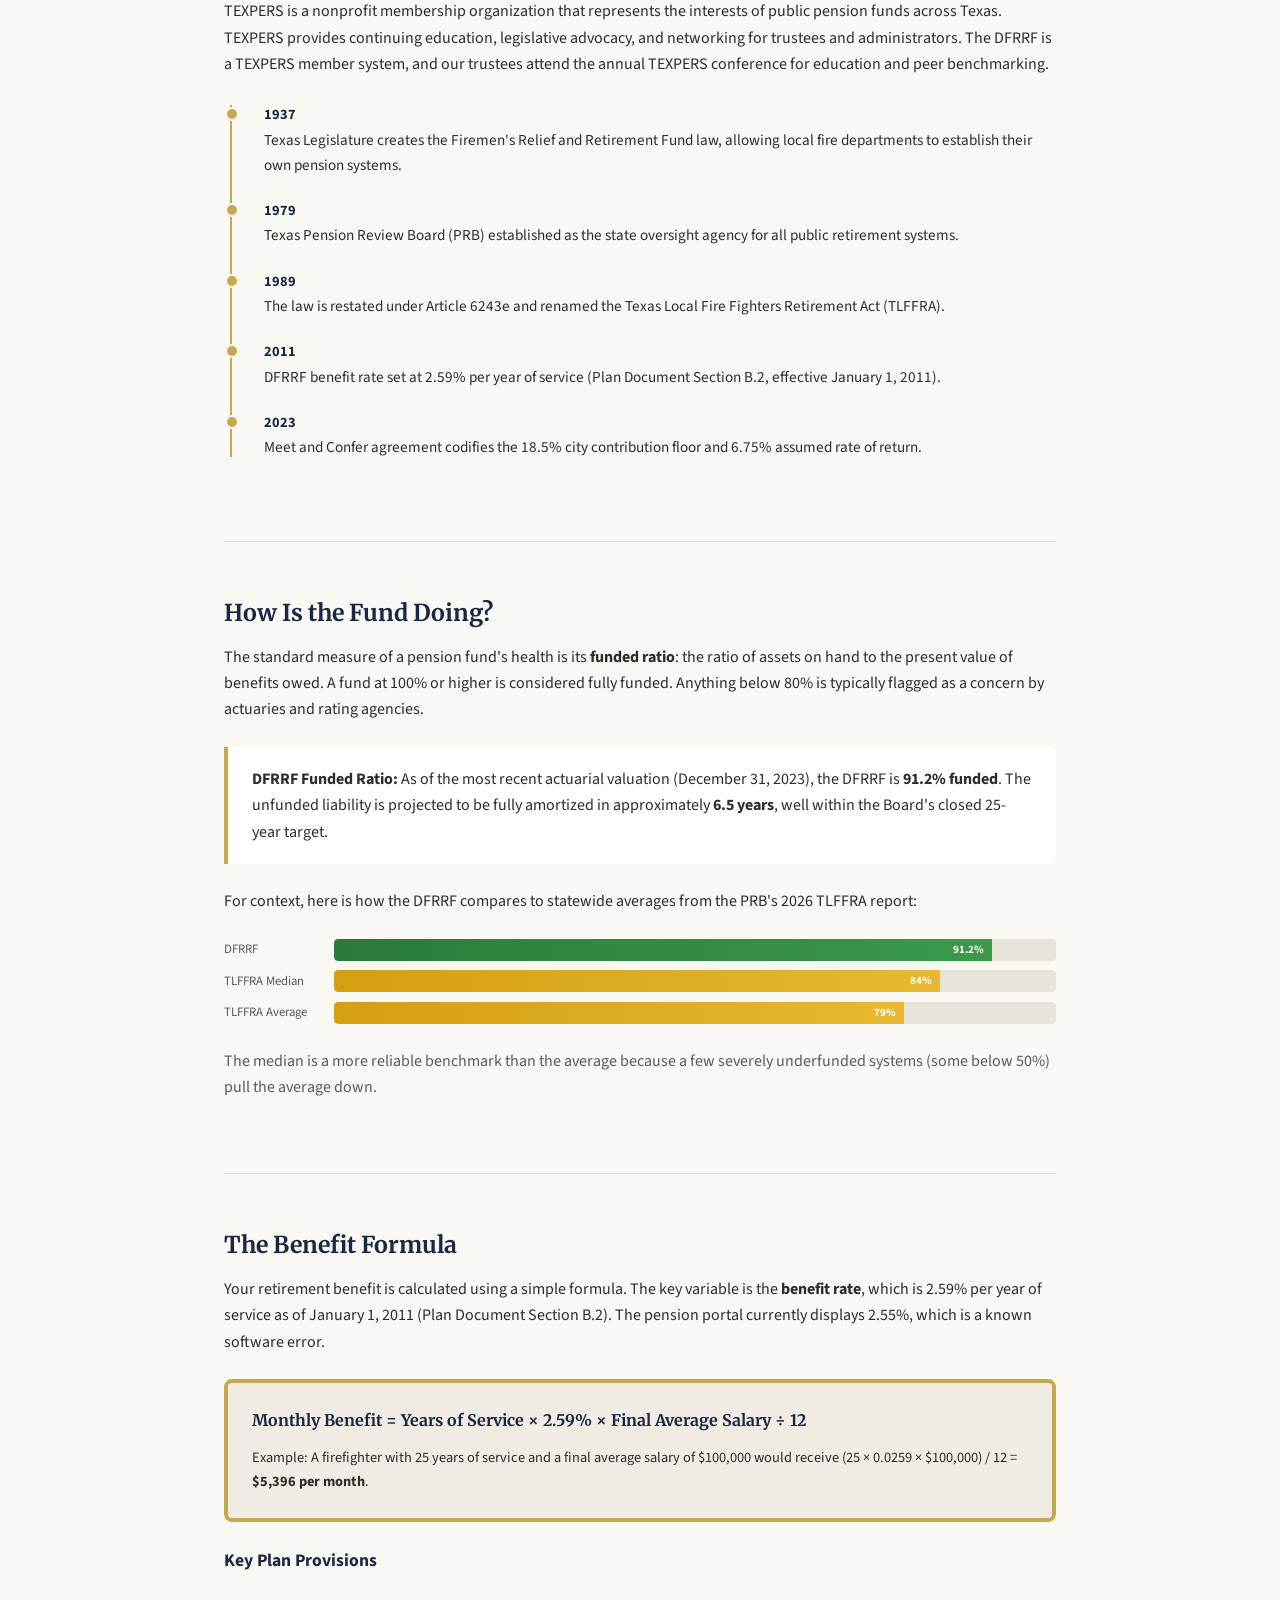
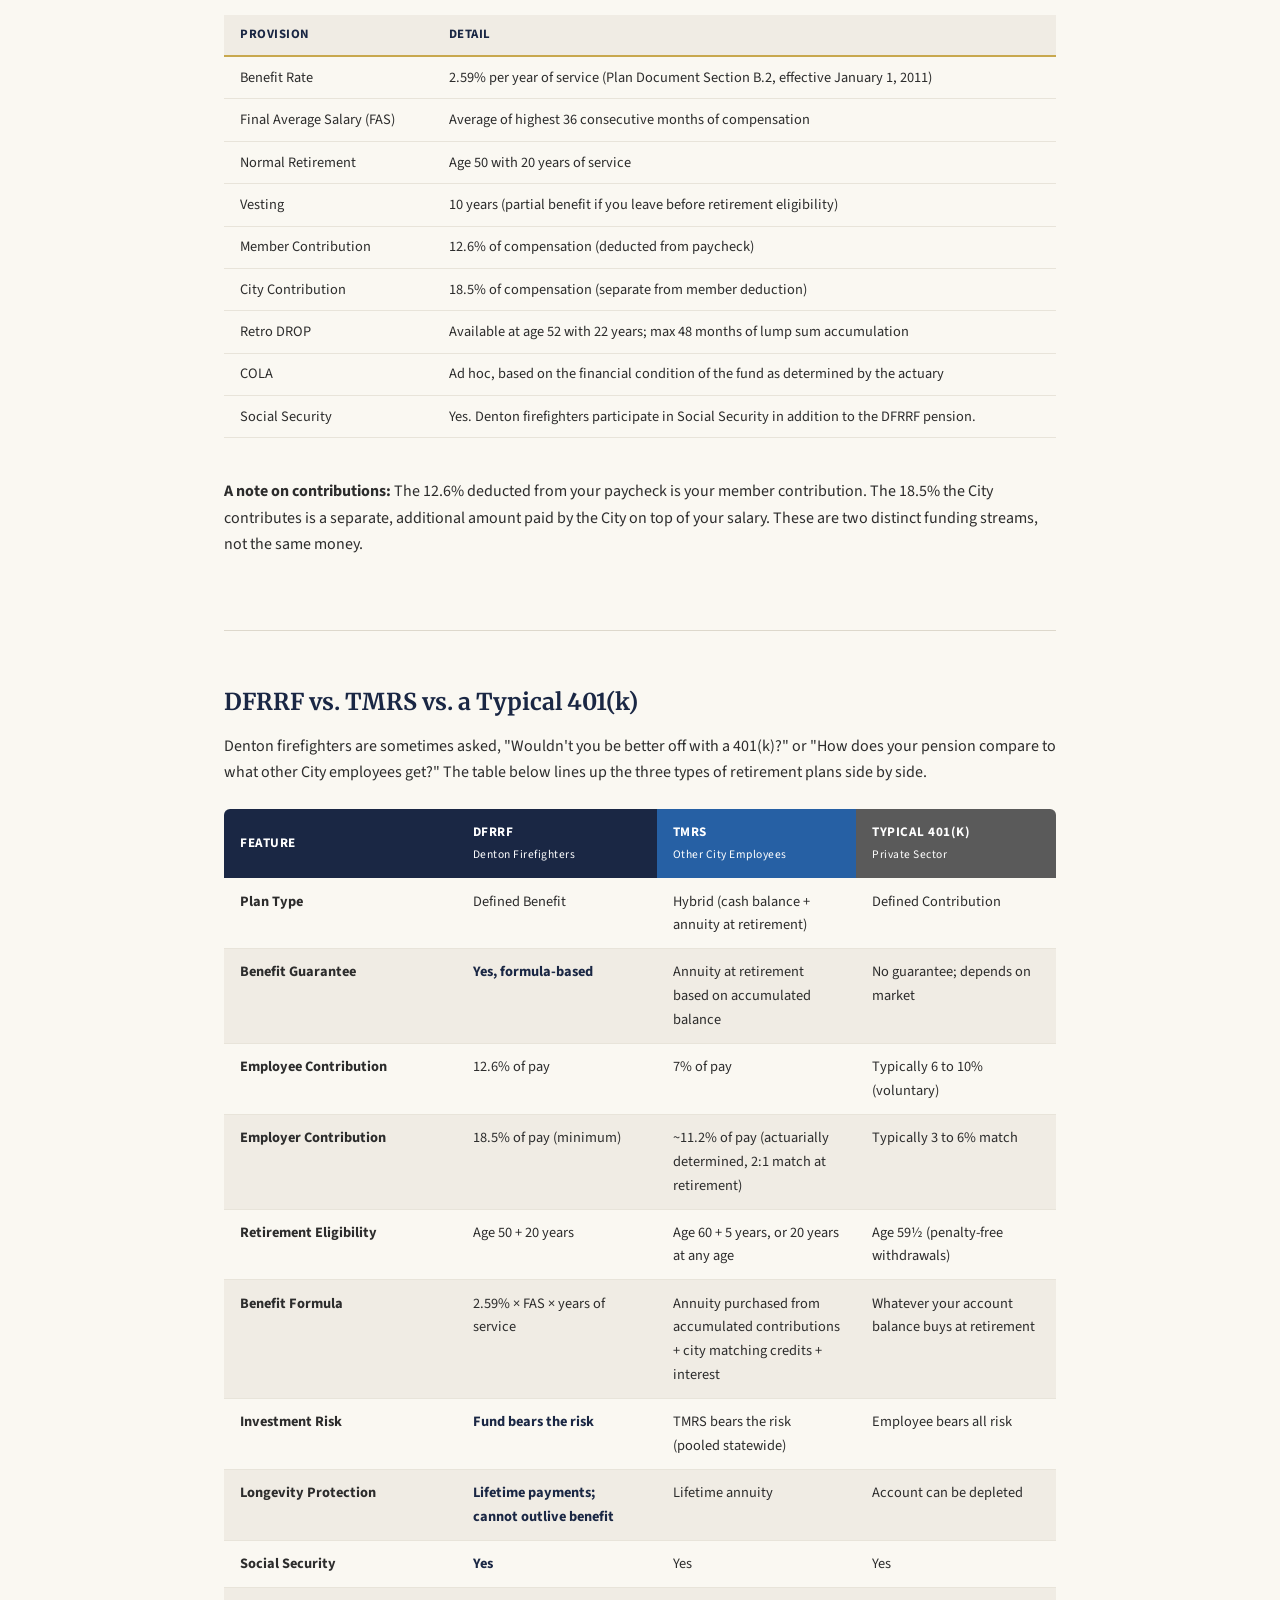
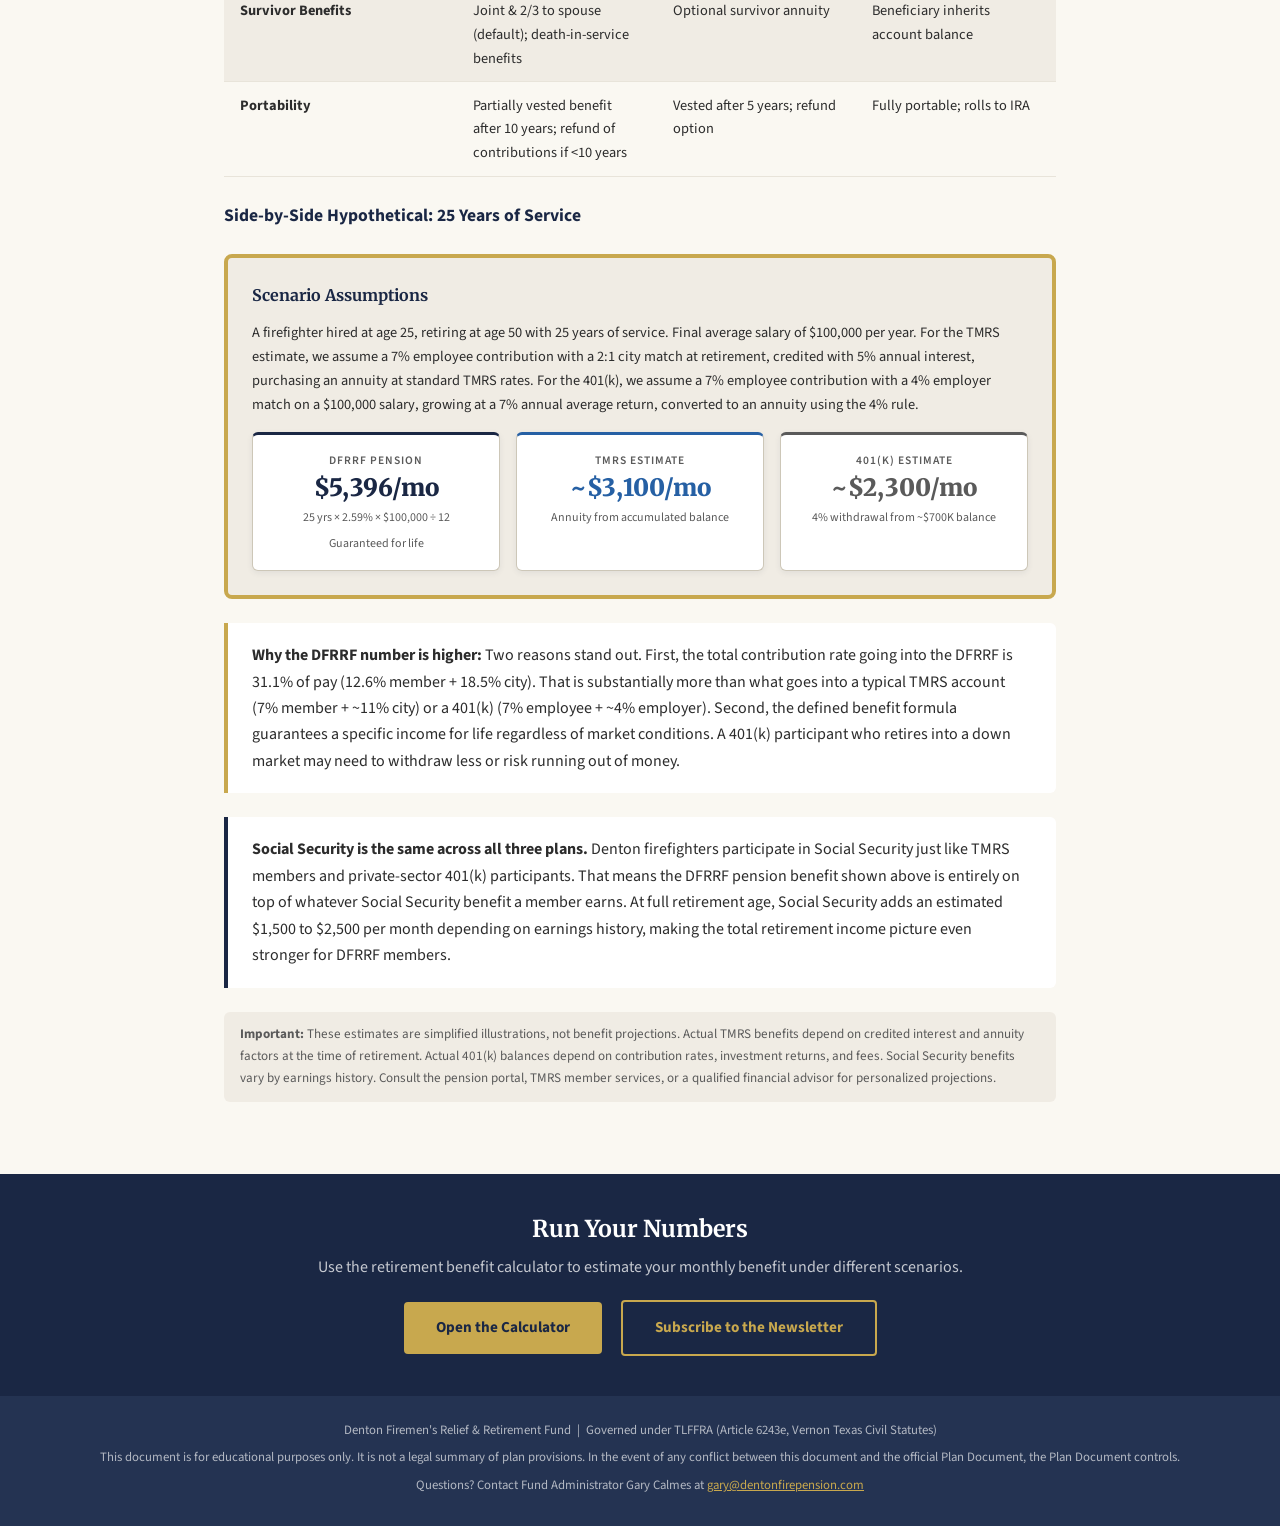
==== commit 1b446915: "Update index.html" ====
--- a/index.html
+++ b/index.html
@@ -253,4 +253,4 @@
 })();
 </script>
 </body>
-</html>+</html>
--- a/styles.css
+++ b/styles.css
@@ -796,12 +796,12 @@
 .watermark {
   position: fixed; top: 50%; left: 50%;
   transform: translate(-50%, -50%);
-  width: 630px; height: 690px;
+  width: 840px; height: 920px;
   background-image: url('dfd-crest.png');
   background-size: contain;
   background-repeat: no-repeat;
   background-position: center;
-  opacity: .09; pointer-events: none; z-index: 0;
+  opacity: .12; pointer-events: none; z-index: 0;
 }
 
 /* ============================================================
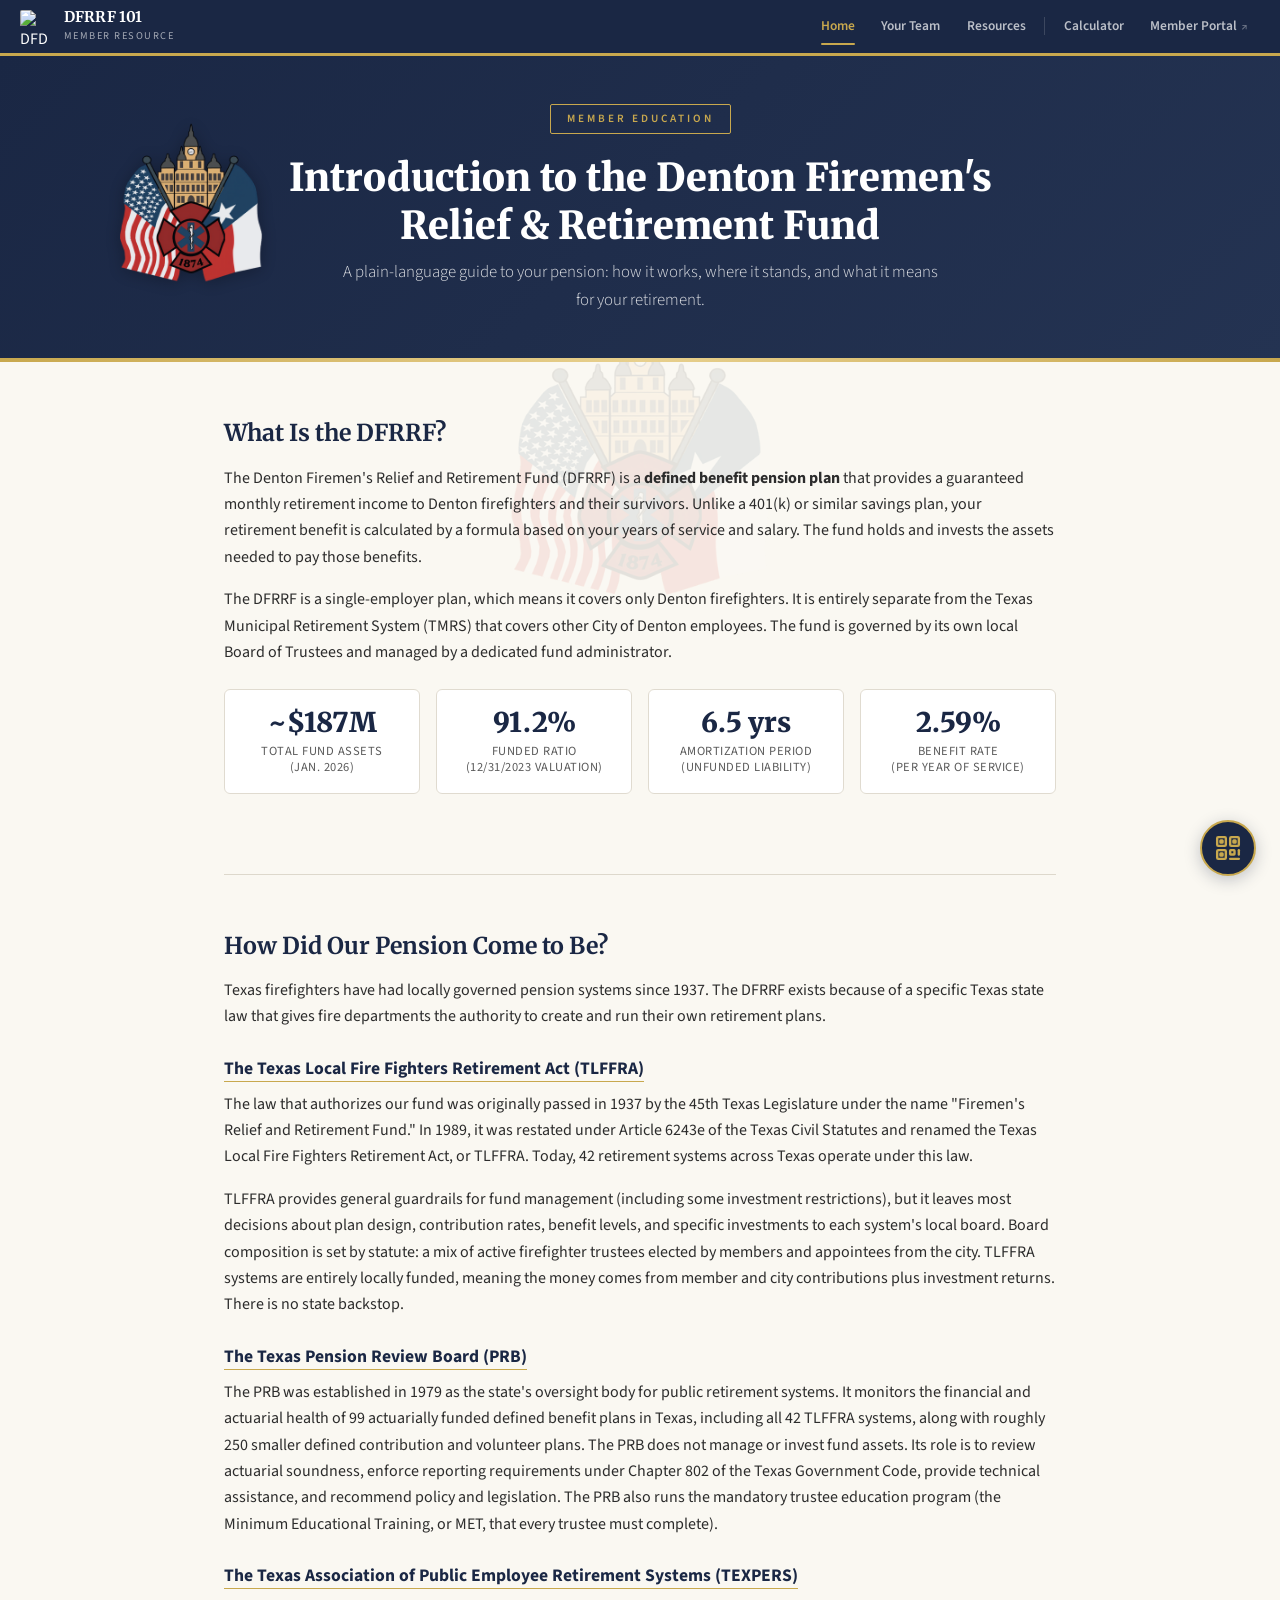
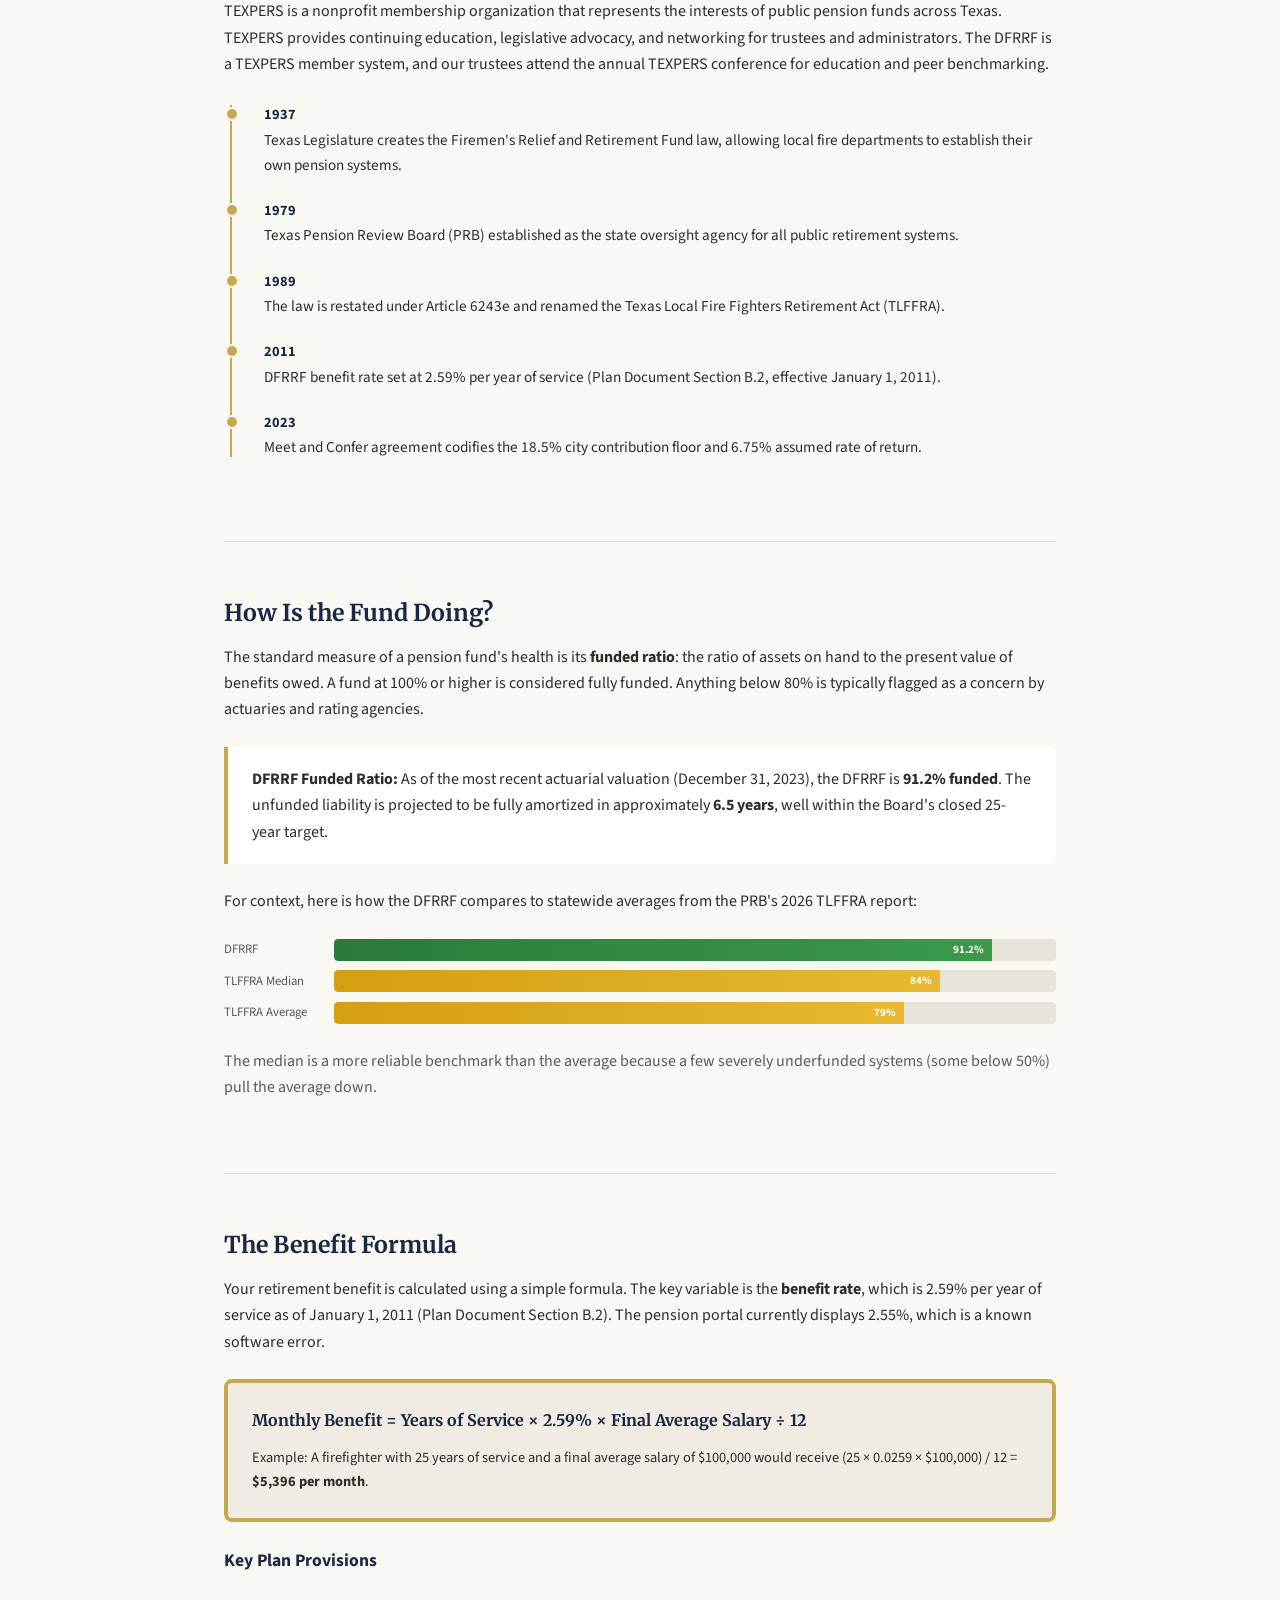
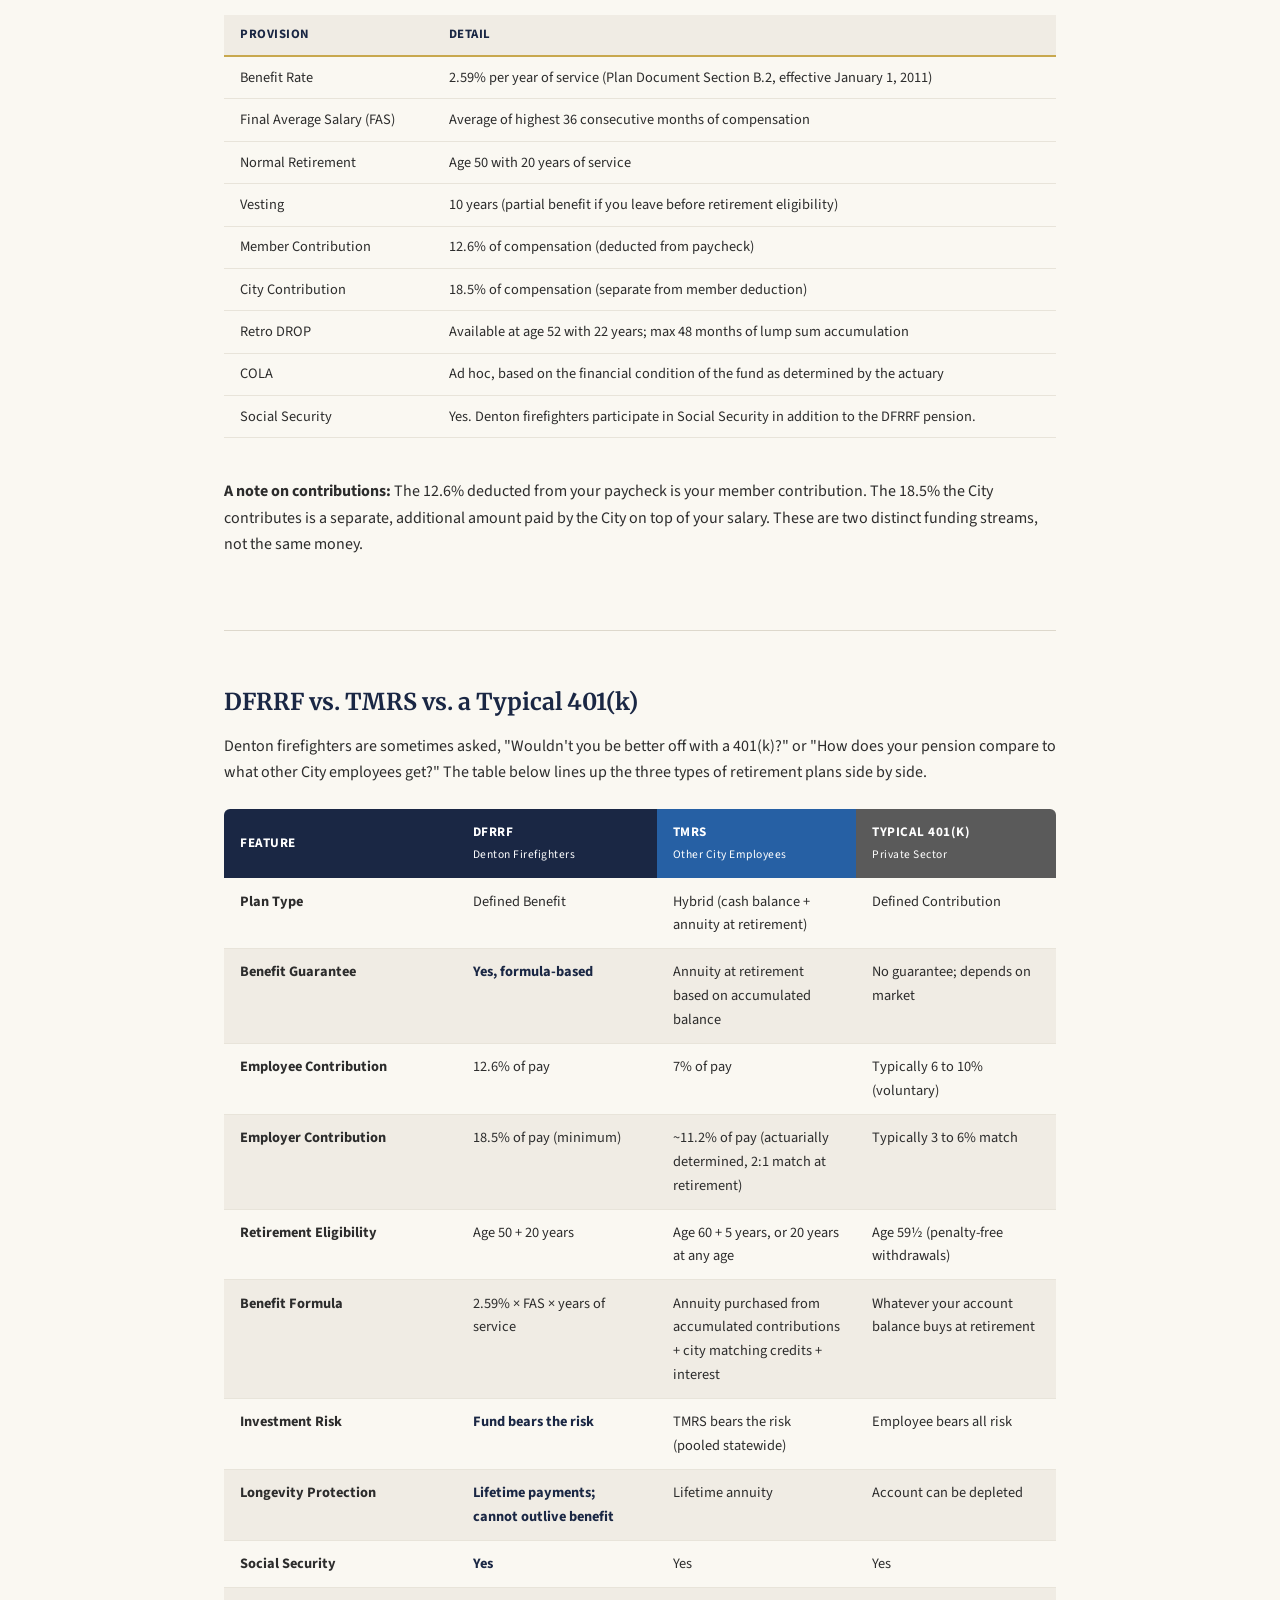
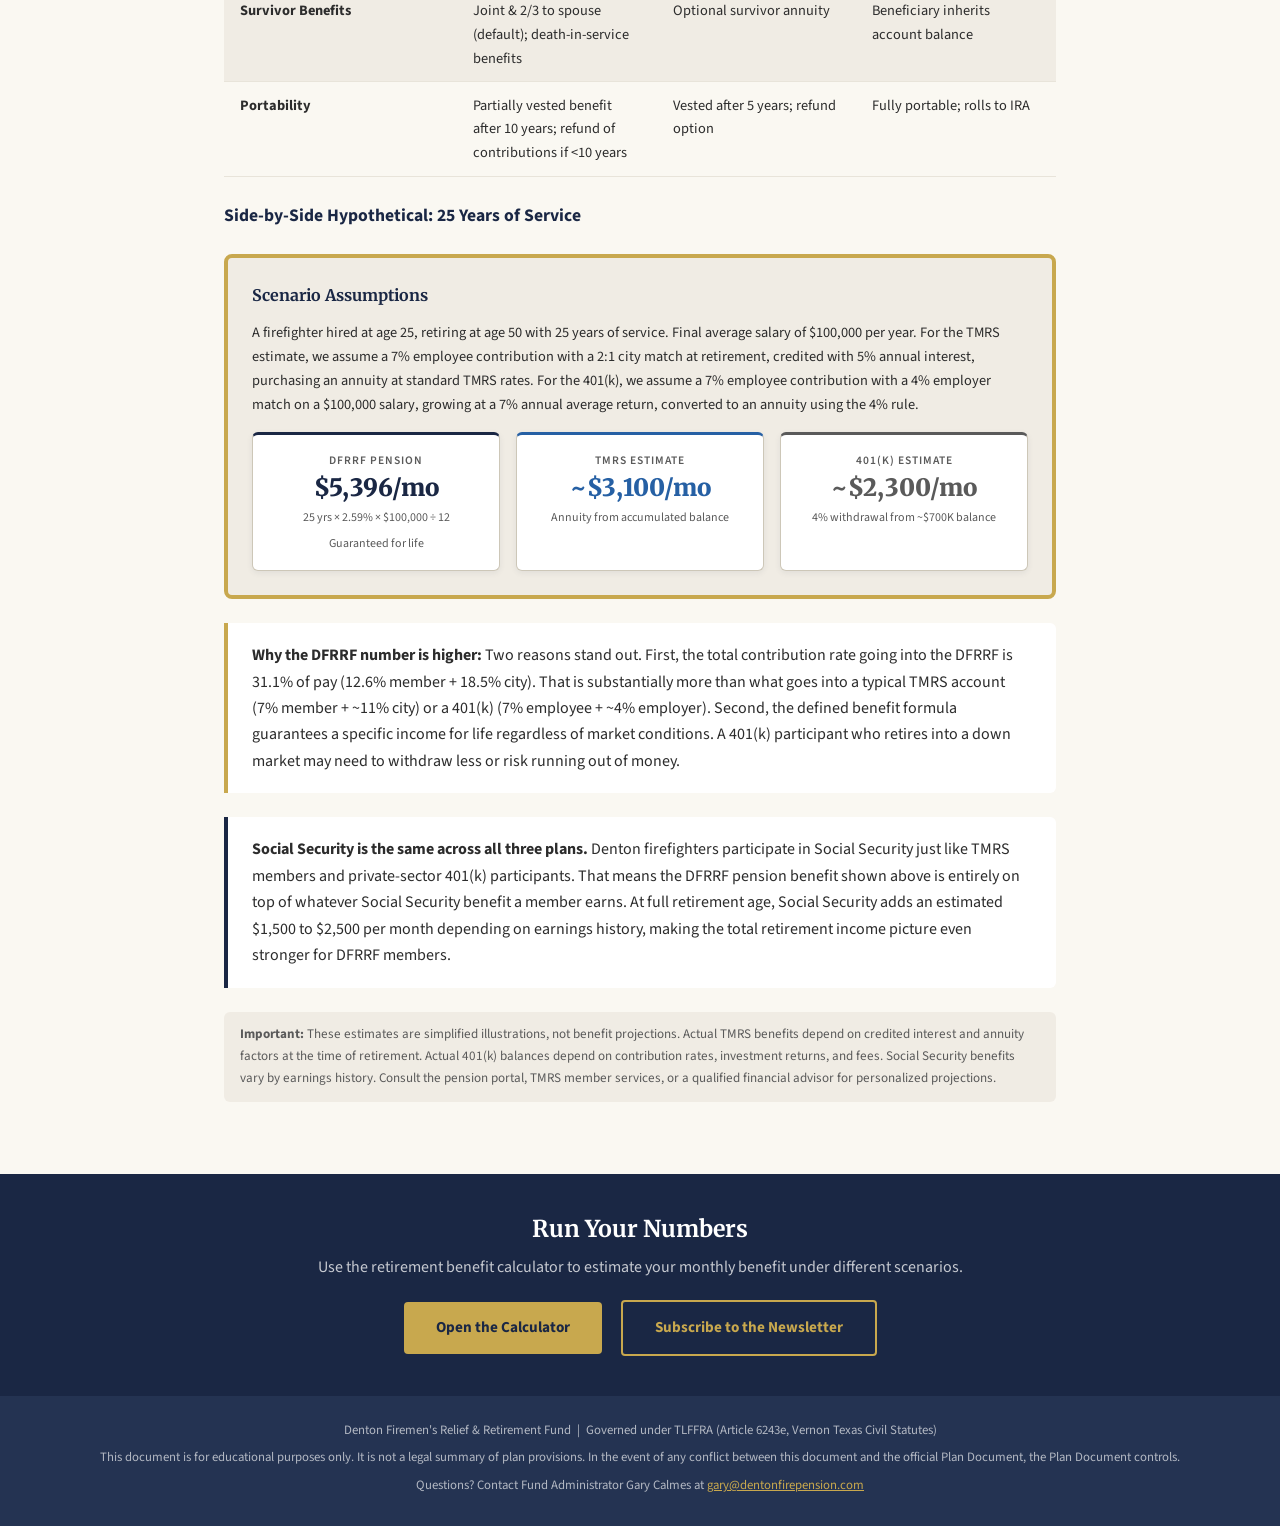
==== commit c9cc041e: "Update index.html" ====
--- a/index.html
+++ b/index.html
@@ -44,8 +44,8 @@
 <header class="hero">
   <img src="dfd-crest.png" alt="Denton Fire Department Crest" class="hero-crest">
   <div class="hero-badge">Member Education</div>
-  <h1>Introduction to the Denton Firemen's<br>Relief &amp; Retirement Fund</h1>
-  <p class="subtitle">A plain-language guide to your pension: how it works, where it stands, and what it means for your retirement.</p>
+  <h1 style="color:#fff !important;">Introduction to the Denton Firemen's<br>Relief &amp; Retirement Fund</h1>
+  <p class="subtitle" style="color:#fff !important;">A plain-language guide to your pension: how it works, where it stands, and what it means for your retirement.</p>
 </header>
 
 <!-- ========== SECTION NAV ========== -->
--- a/styles.css
+++ b/styles.css
@@ -229,10 +229,12 @@
   font-family: 'Merriweather', Georgia, serif;
   font-size: clamp(1.6rem, 4vw, 2.4rem);
   font-weight: 900; line-height: 1.25; margin-bottom: .6rem;
+  color: #fff !important;
 }
 .hero .subtitle {
   font-size: 1.05rem; font-weight: 300;
   opacity: .85; max-width: 600px; margin: 0 auto;
+  color: #fff !important;
 }
 
 /* Subpage hero (smaller) */
@@ -250,10 +252,12 @@
   font-family: 'Merriweather', Georgia, serif;
   font-size: clamp(1.3rem, 3.5vw, 1.8rem);
   font-weight: 900; line-height: 1.3; margin-bottom: .3rem;
+  color: #fff !important;
 }
 .page-hero .subtitle {
   font-size: .95rem; font-weight: 300;
   opacity: .8; max-width: 550px; margin: 0 auto;
+  color: #fff !important;
 }
 
 /* ============================================================
@@ -796,12 +800,12 @@
 .watermark {
   position: fixed; top: 50%; left: 50%;
   transform: translate(-50%, -50%);
-  width: 840px; height: 920px;
+  width: 630px; height: 690px;
   background-image: url('dfd-crest.png');
   background-size: contain;
   background-repeat: no-repeat;
   background-position: center;
-  opacity: .12; pointer-events: none; z-index: 0;
+  opacity: .09; pointer-events: none; z-index: 0;
 }
 
 /* ============================================================
@@ -837,4 +841,4 @@
 
 @media (max-width: 420px) {
   .team-card { width: 130px; }
-}+}
